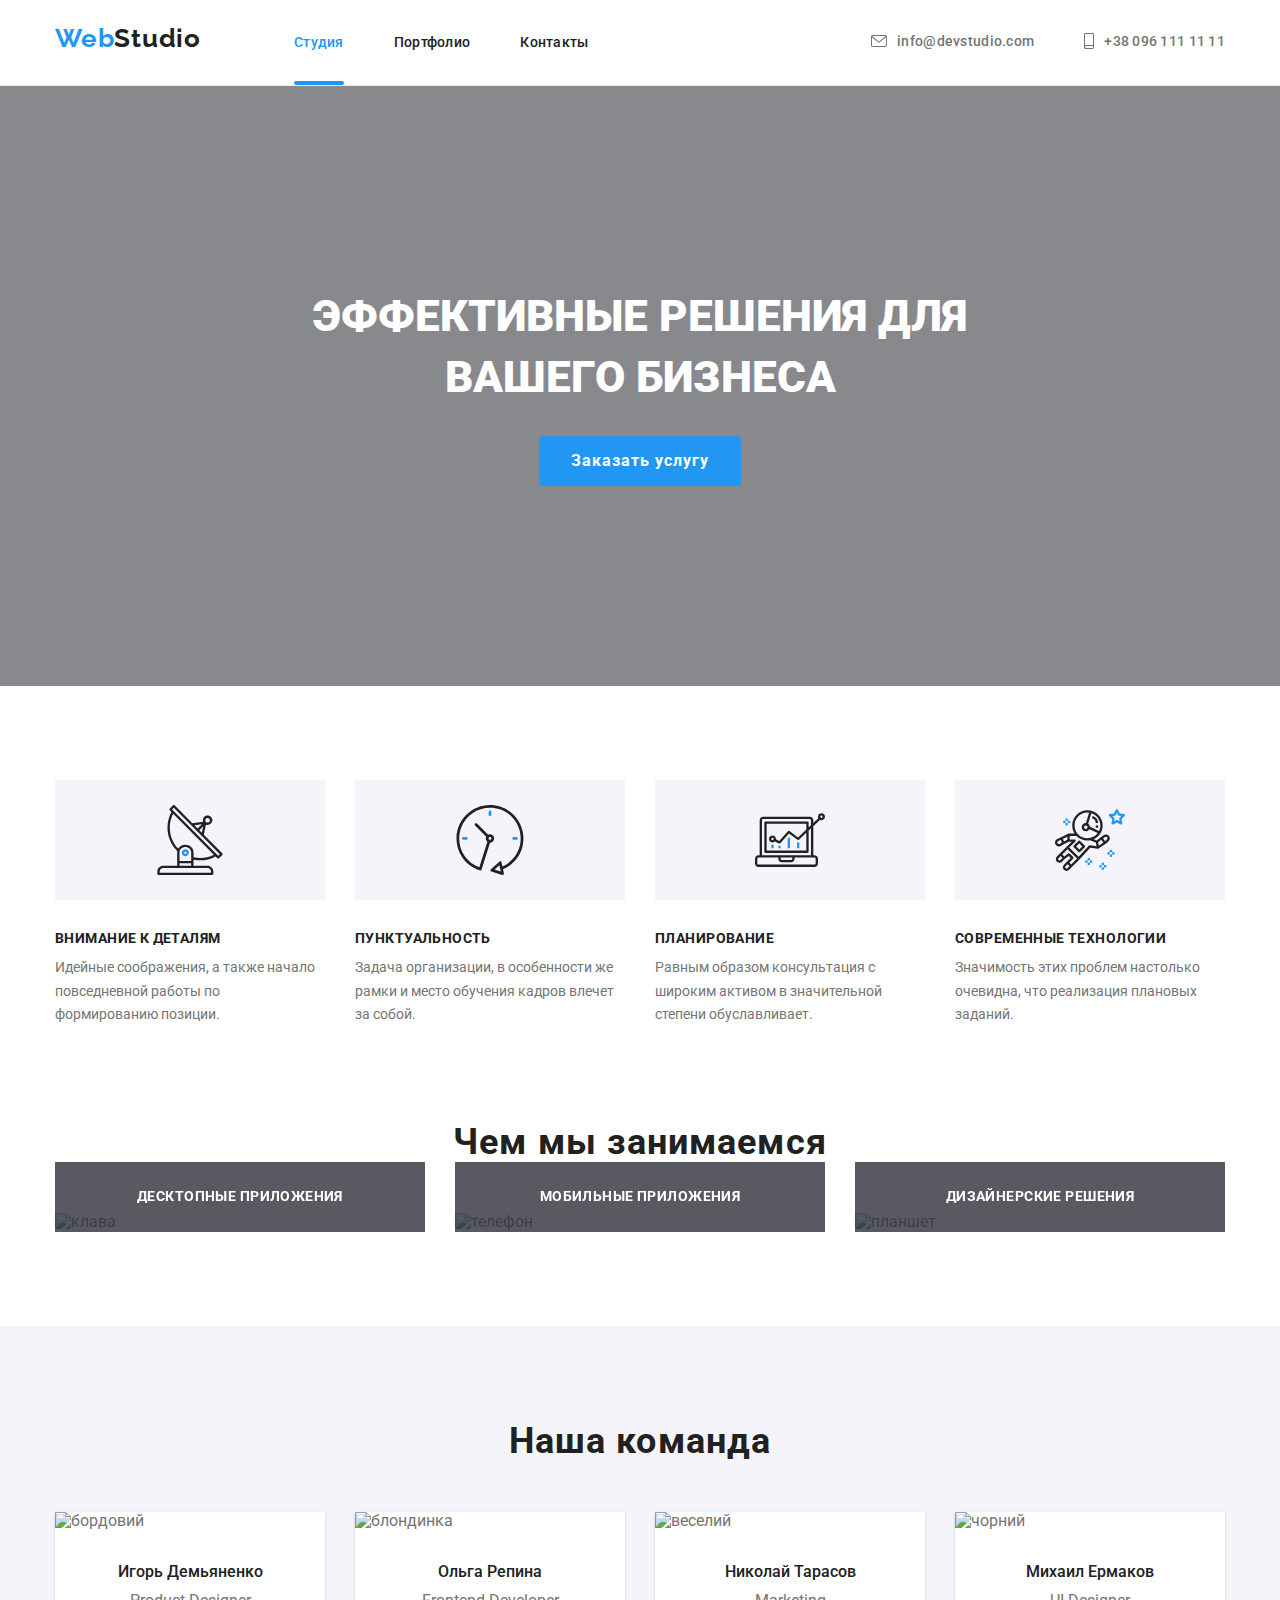
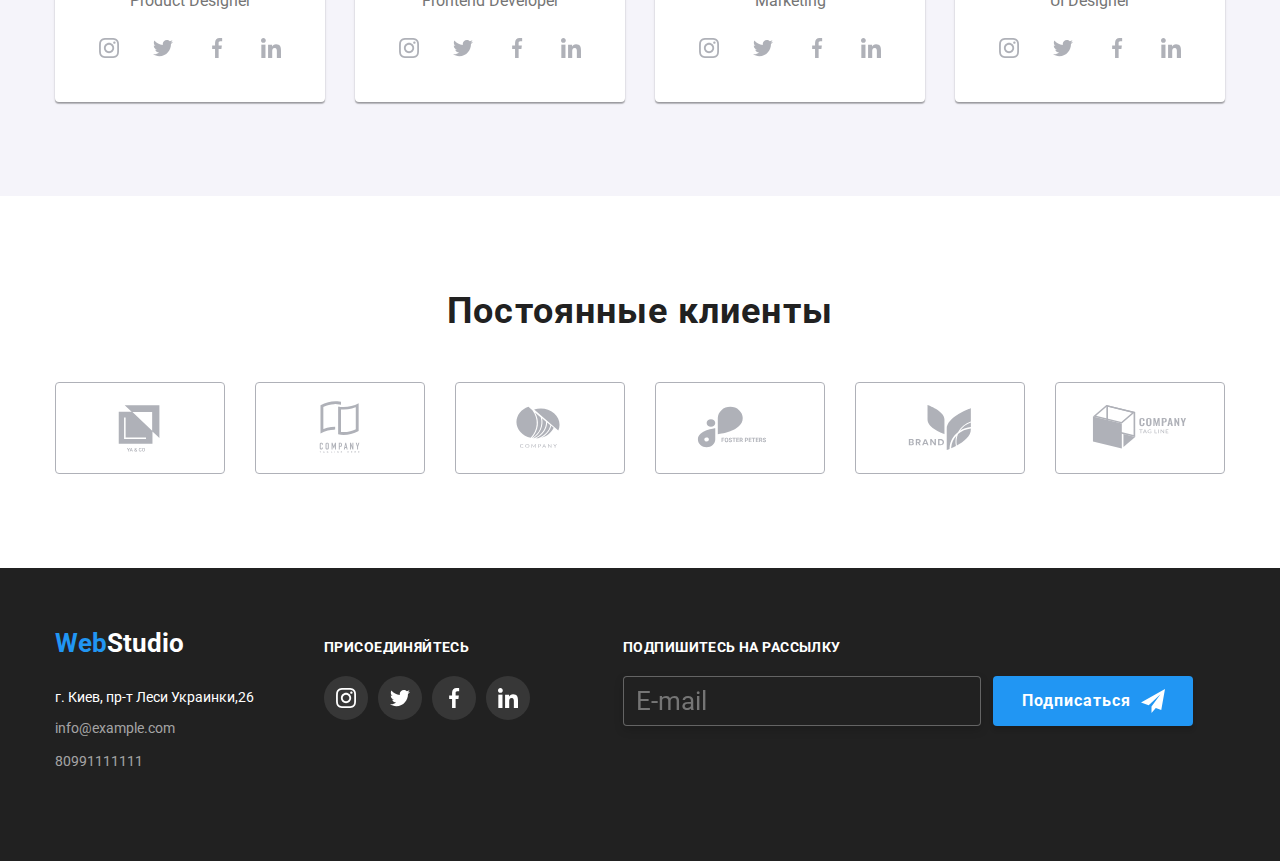
==== index.html @ 5929cffc "f" ====
<!DOCTYPE html>
<html lang="en">
  <head>
    <meta charset="UTF-8" />
    <meta http-equiv="X-UA-Compatible" content="IE=edge" />
    <meta name="viewport" content="width=, initial-scale=1.0" />
    <title>Document</title>
    <link rel="preconnect" href="https://fonts.googleapis.com" />
    <link rel="preconnect" href="https://fonts.gstatic.com" crossorigin />
    <link
      href="https://fonts.googleapis.com/css2?family=Raleway:wght@700&family=Roboto:wght@400;500;700;900&display=swap"
      rel="stylesheet"
    />
    <link
      rel="stylesheet"
      href="https://cdnjs.cloudflare.com/ajax/libs/modern-normalize/1.1.0/modern-normalize.min.css"
    />
    <link rel="stylesheet" href="./css/styles.css" />
  </head>
  <body>
    <!-- логотип -->

    <header class="header-page">
      <div class="conteiner">
        <nav class="nav-head">
          <a href="./index.html" class="logo"
            >Web<span class="logo-logo">Studio</span></a
          >

          <!-- ссылки -->

          <ul class="site-nav">
            <li><a href="./index.html" class="link current">Студия</a></li>
            <li><a href="./portfolio.html" class="link">Портфолио</a></li>
            <li><a href="" class="link">Контакты</a></li>
          </ul>
        </nav>

        <!-- контакты -->

        <ul class="auth-nav">
          <li>
            <a href="mailto:info@devstudio.com" class="link">
              <svg class="auth-email" width="16" height="12">
                <use href="./img/sprite-svg.svg#icon-envelope"></use>
              </svg>
              info@devstudio.com</a
            >
          </li>
          <li>
            <a href="tel:+380961111111" class="link phone">
              <svg class="auth-phone" width="10" height="16">
                <use href="./img/sprite-svg.svg#icon-smartphone"></use>
              </svg>
              +38 096 111 11 11</a
            >
          </li>
        </ul>
      </div>
    </header>

    <!-- заказ услуги кнопка -->

    <main class="main">
      <section class="section-main">
        <h1 class="white">Эффективные решения для вашего бизнеса</h1>
        <button class="button" type="button" data-modal-open>
          Заказать услугу
        </button>

        <div class="backdrop is-hidden" data-modal>
          <div class="modal">
            <button class="modal-button" type="button" data-modal-close>
              <svg class="close-icon">
                <use href="./img/sprite-svg.svg#vector"></use>
              </svg>
              <!-- <img src="./img/close-black-18dp (2) 1.svg" alt="close" /> -->
            </button>

            <form class="form">
              <p class="model-title">Оставьте свои данные, мы вам перезвоним</p>
              <label for="name" class="form-label">
                <span class="form-name">Имя</span>
                <span class="form-w-img">
                  <input type="text" class="form-input" name="name" />
                  <svg class="form-img" width="18" height="18">
                    <use href="./img/sprite-svg.svg#icon-name"></use>
                  </svg>
                </span>
              </label>

              <label for="name" class="form-label">
                <span class="form-name">Телефон</span>
                <span class="form-w-img">
                  <input type="text" class="form-input" name="name" />
                  <svg class="form-img" width="18" height="18">
                    <use href="./img/sprite-svg.svg#icon-tel"></use>
                  </svg>
                </span>
              </label>

              <label for="name" class="form-label">
                <span class="form-name">Почта</span>
                <span class="form-w-img">
                  <input type="text" class="form-input" name="name" />
                  <svg class="form-img" width="18" height="18">
                    <use href="./img/sprite-svg.svg#icon-mail"></use>
                  </svg>
                </span>
              </label>
              <label class="form-label-coment">
                <span class="form-text">Комментарий</span>
                <textarea
                  name="coment"
                  rows="10"
                  class="form-input form-textarea"
                  placeholder="Введите текст"
                ></textarea>
              </label>

              <label class="check-form">
                <input type="checkbox" class="check-input" />
                <span class="checkbox-text"
                  >Соглашаюсь с рассылкой и принимаю<a
                    href="#"
                    class="form-link"
                    >Условия договора</a
                  ></span
                >
              </label>

              <button type="submit" class="form-button">Отправить</button>
            </form>
          </div>
        </div>
      </section>

      <!-- общая информация -->

      <section class="section-home">
        <div class="conteiner">
          <h2 class="skils">soft skils</h2>
          <ul class="title-text">
            <li>
              <div class="sect-icon">
                <svg class="icon-home" width="70" height="70">
                  <use href="./img/sprite-svg.svg#icon-antenna"></use>
                </svg>
              </div>
              <h3 class="title">Внимание к деталям</h3>
              <p class="text">
                Идейные соображения, а также начало повседневной работы по
                формированию позиции.
              </p>
            </li>
            <li>
              <div class="sect-icon">
                <svg class="icon-home" width="70" height="70">
                  <use href="./img/sprite-svg.svg#icon-clock"></use>
                </svg>
              </div>
              <h3 class="title">Пунктуальность</h3>
              <p class="text">
                Задача организации, в особенности же рамки и место обучения
                кадров влечет за собой.
              </p>
            </li>
            <li>
              <div class="sect-icon">
                <svg class="icon-home" width="70" height="70">
                  <use href="./img/sprite-svg.svg#icon-diagram"></use>
                </svg>
              </div>
              <h3 class="title">Планирование</h3>
              <p class="text">
                Равным образом консультация с широким активом в значительной
                степени обуславливает.
              </p>
            </li>
            <li>
              <div class="sect-icon">
                <svg class="icon-home" width="70" height="70">
                  <use href="./img/sprite-svg.svg#icon-astronaut"></use>
                </svg>
              </div>
              <h3 class="title">Современные технологии</h3>
              <p class="text">
                Значимость этих проблем настолько очевидна, что реализация
                плановых заданий.
              </p>
            </li>
          </ul>
        </div>
      </section>

      <!-- инфа с картинками -->

      <section class="section-info">
        <div class="conteiner">
          <h2 class="bold">Чем мы занимаемся</h2>
          <ul class="picture">
            <li>
              <img src="./img/box1.jpg" alt="клава" width="370" />
              <h3 class="pic-title">Десктопные приложения</h3>
            </li>
            <li>
              <img src="./img/box2.jpg" alt="телефон" width="370" />
              <h3 class="pic-title">Мобильные приложения</h3>
            </li>
            <li>
              <img src="./img/box3.jpg" alt="планшет" width="370" />
              <h3 class="pic-title">Дизайнерские решения</h3>
            </li>
          </ul>
        </div>
      </section>

      <!-- инфа о команде с картинками -->

      <section class="comand sect">
        <div class="comand conteiner">
          <h2 class="bold">Наша команда</h2>
          <ul class="comand block">
            <li class="border-radius">
              <img src="./img/Igor.jpg" alt="бордовий" width="270" />
              <div class="comand-prof">
                <h3 class="title-name">Игорь Демьяненко</h3>
                <p class="profess">Product Designer</p>
                <ul class="comand-under">
                  <li>
                    <a href="#" class="button-icon">
                      <svg class="button-instagram" width="20" height="20">
                        <use href="./img/sprite-svg.svg#icon-instagram"></use>
                      </svg>
                    </a>
                  </li>
                  <li>
                    <a href="#" class="button-icon">
                      <svg class="button-twitter" width="20" height="20">
                        <use href="./img/sprite-svg.svg#icon-twitter"></use>
                      </svg>
                    </a>
                  </li>
                  <li>
                    <a href="#" class="button-icon">
                      <svg class="button-facebook" width="20" height="20">
                        <use href="./img/sprite-svg.svg#icon-facebook"></use>
                      </svg>
                    </a>
                  </li>
                  <li>
                    <a href="#" class="button-icon">
                      <svg class="button-linkedin" width="20" height="20">
                        <use href="./img/sprite-svg.svg#icon-linkedin"></use>
                      </svg>
                    </a>
                  </li>
                </ul>
              </div>
            </li>

            <li class="border-radius">
              <img
                class="img-block"
                src="./img/Olga.jpg"
                alt="блондинка"
                width="270"
              />
              <div class="comand-prof">
                <h3 class="title-name">Ольга Репина</h3>
                <p class="profess">Frontend Developer</p>
                <ul class="comand-under">
                  <li>
                    <a href="#" class="button-icon">
                      <svg class="button-instagram" width="20" height="20">
                        <use href="./img/sprite-svg.svg#icon-instagram"></use>
                      </svg>
                    </a>
                  </li>
                  <li>
                    <a href="#" class="button-icon">
                      <svg class="button-twitter" width="20" height="20">
                        <use href="./img/sprite-svg.svg#icon-twitter"></use>
                      </svg>
                    </a>
                  </li>
                  <li>
                    <a href="#" class="button-icon">
                      <svg class="button-facebook" width="20" height="20">
                        <use href="./img/sprite-svg.svg#icon-facebook"></use>
                      </svg>
                    </a>
                  </li>
                  <li>
                    <a href="#" class="button-icon">
                      <svg class="button-linkedin" width="20" height="20">
                        <use href="./img/sprite-svg.svg#icon-linkedin"></use>
                      </svg>
                    </a>
                  </li>
                </ul>
              </div>
            </li>

            <li class="border-radius">
              <img
                class="img-block"
                src="./img/NIKOLAY.jpg"
                alt="веселий"
                width="270"
              />
              <div class="comand-prof">
                <h3 class="title-name">Николай Тарасов</h3>
                <p class="profess">Marketing</p>
                <ul class="comand-under">
                  <li>
                    <a href="#" class="button-icon">
                      <svg class="button-instagram" width="20" height="20">
                        <use href="./img/sprite-svg.svg#icon-instagram"></use>
                      </svg>
                    </a>
                  </li>
                  <li>
                    <a href="#" class="button-icon">
                      <svg class="button-twitter" width="20" height="20">
                        <use href="./img/sprite-svg.svg#icon-twitter"></use>
                      </svg>
                    </a>
                  </li>
                  <li>
                    <a href="#" class="button-icon">
                      <svg class="button-facebook" width="20" height="20">
                        <use href="./img/sprite-svg.svg#icon-facebook"></use>
                      </svg>
                    </a>
                  </li>
                  <li>
                    <a href="#" class="button-icon">
                      <svg class="button-linkedin" width="20" height="20">
                        <use href="./img/sprite-svg.svg#icon-linkedin"></use>
                      </svg>
                    </a>
                  </li>
                </ul>
              </div>
            </li>

            <li class="border-radius">
              <img
                class="img-block"
                src="./img/MISHA.jpg"
                alt="чорний"
                width="270"
              />
              <div class="comand-prof">
                <h3 class="title-name">Михаил Ермаков</h3>
                <p class="profess">UI Designer</p>
                <ul class="comand-under">
                  <li>
                    <a href="#" class="button-icon">
                      <svg class="button-instagram" width="20" height="20">
                        <use href="./img/sprite-svg.svg#icon-instagram"></use>
                      </svg>
                    </a>
                  </li>
                  <li>
                    <a href="#" class="button-icon">
                      <svg class="button-twitter" width="20" height="20">
                        <use href="./img/sprite-svg.svg#icon-twitter"></use>
                      </svg>
                    </a>
                  </li>
                  <li>
                    <a href="#" class="button-icon">
                      <svg class="button-facebook" width="20" height="20">
                        <use href="./img/sprite-svg.svg#icon-facebook"></use>
                      </svg>
                    </a>
                  </li>
                  <li>
                    <a href="#" class="button-icon">
                      <svg class="button-linkedin" width="20" height="20">
                        <use href="./img/sprite-svg.svg#icon-linkedin"></use>
                      </svg>
                    </a>
                  </li>
                </ul>
              </div>
            </li>
          </ul>
        </div>
      </section>

      <!-- client section -->
      <section class="clients">
        <div class="conteiner client">
          <h2 class="bold">Постоянные клиенты</h2>
          <ul class="button-clien">
            <li>
              <a
                href="#"
                target="_blank"
                rel="noopener noreferrer "
                class="button-user"
              >
                <svg class="button-group">
                  <use href="./img/sprite-svg.svg#icon-Logo"></use>
                </svg>
              </a>
            </li>
            <li>
              <a
                href="#"
                target="_blank"
                rel="noopener noreferrer "
                class="button-user"
              >
                <svg class="button-group">
                  <use href="./img/sprite-svg.svg#icon-Logo-1"></use>
                </svg>
              </a>
            </li>
            <li>
              <a
                href="#"
                target="_blank"
                rel="noopener noreferrer "
                class="button-user"
              >
                <svg class="button-group">
                  <use href="./img/sprite-svg.svg#icon-Logo-2"></use>
                </svg>
              </a>
            </li>
            <li>
              <a
                href="#"
                target="_blank"
                rel="noopener noreferrer "
                class="button-user"
              >
                <svg class="button-group">
                  <use href="./img/sprite-svg.svg#icon-Logo-3"></use>
                </svg>
              </a>
            </li>
            <li>
              <a
                href="#"
                target="_blank"
                rel="noopener noreferrer "
                class="button-user"
              >
                <svg class="button-group">
                  <use href="./img/sprite-svg.svg#icon-Logo-4"></use>
                </svg>
              </a>
            </li>
            <li>
              <a href="#" class="button-user">
                <svg class="button-group">
                  <use href="./img/sprite-svg.svg#icon-Logo-5"></use>
                </svg>
              </a>
            </li>
          </ul>
        </div>
      </section>
    </main>

    <!-- подвал -->

    <footer class="footer-block">
      <div class="conteiner">
        <div class="foot-adress">
          <a href="./index.html" class="logo-foot"
            >Web<span class="logo-log">Studio</span></a
          >
          <address>
            <ul class="address">
              <li class="address-link-wh">
                <a
                  href="г.Киев,пр-тЛесиУкраинки,26"
                  class="address-link address-link-wh"
                  >г. Киев, пр-т Леси Украинки,26</a
                >
              </li>
              <li>
                <a href="info@example.com" class="address-link"
                  >info@example.com</a
                >
              </li>
              <li>
                <a href="80991111111" class="address-link">80991111111</a>
              </li>
            </ul>
          </address>
        </div>

        <div class="foot-button">
          <h3 class="foot-title">Присоединяйтесь</h3>
          <ul class="under">
            <li>
              <a href="#" class="button-icon">
                <svg class="button-instagram" width="20" height="20">
                  <use href="./img/sprite-svg.svg#icon-instagram"></use>
                </svg>
              </a>
            </li>
            <li>
              <a href="#" class="button-icon">
                <svg class="button-twitter" width="20" height="20">
                  <use href="./img/sprite-svg.svg#icon-twitter"></use>
                </svg>
              </a>
            </li>
            <li>
              <a href="#" class="button-icon">
                <svg class="button-facebook" width="20" height="20">
                  <use href="./img/sprite-svg.svg#icon-facebook"></use>
                </svg>
              </a>
            </li>
            <li>
              <a href="#" class="button-icon">
                <svg class="button-linkedin" width="20" height="20">
                  <use href="./img/sprite-svg.svg#icon-linkedin"></use>
                </svg>
              </a>
            </li>
          </ul>
        </div>
        <form class="footer-form">
          <h3>Подпишитесь на рассылку</h3>
          <span class="footer-wrap">
            <label for="">
              <input type="text" placeholder="E-mail" class="footer-input" />
            </label>
            <div class="footer-submit-icon">
              <button type="submit" class="footer-sub">Подписаться</button>
              <svg class="footer-icon" width="24" height="24">
                <use href="./img/sprite-svg.svg#icon-button"></use>
              </svg>
            </div>
          </span>
        </form>
      </div>
    </footer>
    <script src="./js/modal.js"></script>
  </body>
</html>
---- css/styles.css ----
:root {
  --primery-color: #757575;
  --secondary-color: #212121;
  --accent-color: #2196f3;
  --white-color: #ffffff;
  --animation:250ms cubic-bezier(0.4, 0, 0.2, 1);;
}




body {
  background-color: #ffffff;
  color: var(--primery-color);
  font-family: Roboto, sans-serif;
}

ul {
  list-style: none;
}
.conteiner{
    width: 1200px;
    padding-left: 15px;
    padding-right: 15px;
    margin: 0 auto;

  }
  img{
    display: block;
  }

    /* header */
.logo-logo {
  color: var(--secondary-color);
  transition: var(--animation);
}
.logo-logo:hover,
.logo-logo:focus {
  color: var(--accent-color);
}

.logo {
  margin-right: 93px;
  color: var(--accent-color);
  font-family: raleway, sans-serif;
  text-decoration: none;
  font-style: normal;
  letter-spacing: 0.03em;
  font-weight: 700;
  font-size: 26px;
  line-height: 1.2;
  /* padding: 32px 0; */
  display: block;
 
}

.header-page{
  border-bottom: 1px solid #ECECEC;
}

  .header-page .conteiner{
  display: flex;
  justify-content: space-between;
  align-items: baseline;
 
}

.nav-head{
    display: flex;
    justify-content: space-evenly;
    align-items: baseline;
}

/* site-nav list */

.site-nav .link {
  color: var(--secondary-color);
  text-decoration: none;
  font-style: normal;
  font-weight: 500;
  font-size: 14px;
  line-height: 1.2;
  letter-spacing: 0.02em;
  padding: 34px 0;
  display: block;
  position: relative;
  transition: var(--animation);
 

}

.site-nav {
  display: flex;
  margin: 0;
  padding: 0;
 
}
.site-nav li+li {
  margin-left: 50px;
}

.site-nav :hover,
.site-nav :focus {
  color: var(--accent-color);
  
}
 .site-nav .link.current {
    color: var(--accent-color);
    text-decoration: none;
    padding: 34px 0;
    display: block;
    position: relative;
     }

    .site-nav .link.current:after{
          content: "";
          position: absolute;
          border-radius: 2px;
          width: 100%;
          height: 4px;
          background: var(--accent-color);
          bottom: 0;
          left: 0;
         }
   /* auth-nav */

.auth-nav .link {
  color: var(--primery-color);
  text-decoration: none;
  font-style: normal;
  font-weight: 500;
  font-size: 14px;
  line-height: 1.2;
  letter-spacing: 0.02em;
  padding: 32px 0;
  position: relative;
  transition: var(--animation);
}


.auth-nav{
  display: flex;
  margin: 0;
  padding: 0;
  align-items: center;
 
}
.link{
  display: flex;
  align-items: center;
  
  
}
.link.phone{
  display: flex;
  align-items: center;
}
.link:hover,
.link:focus{
  color: var(--accent-color);
}
.auth-email{
  margin-right: 10px;
  fill: currentColor;
}
.auth-email:hover,
.auth-email:focus {
  fill:currentColor;
}
.auth-phone{
  margin-right: 10px;
  fill: currentColor;
}

.auth-nav li:last-child {
  margin-left: 50px;
}
.auth-nav li {
  margin-left: 0;
}

/* section-main */
.section-main{

 background-image: linear-gradient(rgba(47, 48, 58, 0.4),rgba(47, 48, 58, 0.4)),
url(../img/fon.jpg);
background-repeat: no-repeat;

} 

.section-main { 
  max-width: 1600px;
  max-height: 600px;
  background-color:#C4C4C4;
  margin-left: auto;
  margin-right: auto;
  padding-top: 200px;
  padding-bottom: 200px;
  text-align: center;
  margin-bottom: 0; 
}
 


.white {
  color: var(--white-color);
  font-style: normal;
  font-weight: 900;
  font-size: 44px;
  line-height: 1.4;
  text-transform: uppercase;
 
}
.white{
    margin: 0;
    margin-left: auto;
    margin-right: auto;
    width: 696px;
    height: 120px;
    margin-bottom: 30px;
}

.button {
    min-width: 200px;
    border: none;
    display: inline-block;
    border-radius: 4px;
    padding: 10px 32px;
    text-align: center;
    font-weight: 700;
    font-style: normal;
    font-size: 16px;
    line-height: 1.9;
    letter-spacing: 0.06em;
    background-color: var(--accent-color);
    color: var(--white-color);
    position: relative;
    transition: var(--animation);
  
  
  
}
.button:hover,
.button:focus{
  background-color: #188CE8;
}
.backdrop {
  position: fixed;
  top: 0;
  left: 0;
  width: 100%;
  height: 100%;
  background: rgba(0, 0, 0, 0.2);
  opacity: 1;
 
}

.backdrop.is-hidden {
  opacity: 0;
   pointer-events: none;
}

.modal {

  position: absolute;
  top: 50%;
  left: 50%;
  transform: translate(-50%, -50%);
  min-width: 528px;
  min-height: 581px;
  background: #FFFFFF;
  box-shadow: 0px 1px 3px rgba(0, 0, 0, 0.12), 0px 1px 1px rgba(0, 0, 0, 0.14), 0px 2px 1px rgba(0, 0, 0, 0.2);
  border-radius: 4px;

}
.modal-button{
  position: absolute;
  width: 30px;
  height: 30px;
 top: 8px;
right: 8px;
  border: 1px solid rgba(0, 0, 0, 0.1);
  background-color: transparent;
   border-radius: 50%;

}

.close-icon{
  
  width: 11px;
  height: 11px;

}

      /* form */
            .model-title {
              margin: 0;
              padding: 0;
              font-weight: 700;
              margin-bottom: 12px;
              font-size: 20px;
              line-height: 1.15;
              text-align: center;
              letter-spacing: 0.03em;
              color: var(--secondary-color);
            }

      .form{
        display: flex;
        flex-direction: column;
        padding: 40px;
      }
     
         .form-label {
         display: block;
          text-align: left;
        
          
          }
          .form-input{
            padding-left: 42px;
            height: 40px;
            width: 100%;
            border: 1px solid rgba(33, 33, 33, 0.2);
            border-radius: 4px;
            outline: none;
            transition: border-color var(--animation);
            
          }
       .form-input:focus{
            border-color: var(--accent-color);
          }
      .form-input:focus +.form-img{
        fill: var(--accent-color);
      }
            
          
          .form-w-img{
            position: relative;
          }
          .form-img{
            position: absolute;
            top: 50%;
            left: 12px;
            transform: translateY(-50%);
            transition: backround-color var(--animation);
            }

          
          
          .form-label:not(:last-child) {
          margin-bottom: 10px;
          }    
          .form-name {
         display: block;
         margin-bottom: 4px;
         text-align: left;
          
         font-size: 12px;
         line-height: 1.16;
         letter-spacing: 0.01em;

          }
          .form-input.form-textarea{
            width: 100%;
            height: 120px;
            resize: none;
            margin-bottom: 20px;
            padding: 10px 16px;
            outline: none;
            border: 1px solid rgba(33, 33, 33, 0.2);
            border-radius: 4px;
            transition: border-color var(--animation);

          }
          .form-textarea::placeholder {
           color: rgba(117, 117, 117, 0.5);
          }
          .form-textarea:focus {
            border-color: var(--accent-color);
          }
          .form-text{
            display: block;
            margin-bottom: 5px;
            text-align: left;
            font-weight: 400;
            font-size: 12px;
           }   

         
      
        .form-link {
        color: var(--accent-color);
        }
        .check-form{
          margin-bottom: 30px;
        }
.form-button {
  font-weight: 700;
  border: none;
  min-width: 200px;
  margin: 0 auto;
   display: inline-block;
  border-radius: 4px;
  padding: 10px 55px;
  text-align: center;
  font-size: 16px;
  line-height: 1.9;
  letter-spacing: 0.06em;
  background-color: var(--accent-color);
  color: var(--white-color);
  transition: var(--animation)
}
.form-button:hover,
.form-button:focus {
  background: #188ce8;
  box-shadow: 0px 4px 4px rgba(0, 0, 0, 0.15);
}

/* section-home */
.sect-icon{
  display: flex;
  justify-content: center;
  align-items: center;
  margin-bottom: 30px;
   height: 120px;
  background-size: contain;
  background-repeat: no-repeat;
  background-position: center;
  background-color: #F5F4FA;
  
  }



.skils{
  font-size: 0;
}
.section-home{
  padding-top: 94px;
  /* padding-bottom: 94px; */
  justify-content: space-between;


  
}
.title-text{
  display: flex;
  justify-content: space-between;
  margin: 0;
  padding: 0;
}

.title-text li{
  width: 270px;
}
.title-text li+li{
margin-left: 30px;
}


.title {
  margin-bottom: 10px;
  color: var(--secondary-color);
  font-style: normal;
  font-weight: 700;
  font-size: 14px;
  line-height: 16px;
  letter-spacing: 0.03em;
  text-transform: uppercase;
  margin-top: 0;
  
  
}
.title-name {
  color: var(--secondary-color);
  text-align: center;
  font-style: normal;
  font-weight: 500;
  font-size: 16px;
  line-height: 19px;
}

.text {
  color: var(--primery-color);
  margin-bottom: 0;
  font-style: normal;
  font-weight: 400;
  font-size: 14px;
  line-height: 1.7;
  margin-top: 0;
  
 

}
.profess {
    color: var(--primery-color);
    text-align: center;
    font-style: normal;
    font-weight: 400;
    font-size: 16px;
    line-height: 1.2;
    margin-bottom: 16px;
    margin-top: 0;
}
/* section-info */
.section-info{
  margin: 0;
  padding-top: 94px;
  padding-bottom: 94px;
 
 
  }
    .picture{
display: flex;
justify-content: space-between;
margin: 0;
padding: 0;
position: relative;
    }
   
    .pic-title{
      bottom: 0;
      padding: 27px 0px;
      margin: 0;
      width: 370px;
     position: absolute;
     font-size: 14px;
     line-height: 1.14;
     text-align: center;
     letter-spacing: 0.03em;
     text-transform: uppercase;
     color: var(--white-color);
     background: rgba(47, 48, 58, 0.8);
    }

.bold {
  margin-top: 0;
  margin-bottom: 50px;
  font-style: normal;
  font-weight: 700;
  font-size: 36px;
  line-height: 42px;
  text-align: center;
  letter-spacing: 0.03em;
  color: var(--secondary-color);
  
 
 
}
/* comand */
.comand-under{
  display: flex;
  margin: 0;
  padding: 0 32px;
  justify-content: space-between;
  list-style: none;
}
.comand-under :not(:last-child){
  margin-right: 10px;
}



.comand-under li{
    padding: 0;
    box-shadow: none;
    width: 44px;
    height: 44px;
}
.button-icon{
     fill: var(--white-color);
      display: flex;
      padding: 0;
      width: 44px;
      height: 44px;
      border-radius: 50%;
      border: none;
     justify-content: center;
      align-items: center;
      position: relative;
      transition: var(--animation);
}
      .comand-under .button-icon{
        fill: #AFB1B8;
      }
           .comand-under .button-icon:hover,
           .comand-under .button-icon:focus {
              background-color: var(--accent-color);
            }
      
                .button-icon:hover,
                .button-icon:focus {
                  background-color: var(--logo-focus-color);
                }
        
                .button-icon:hover .button-instagram,
                .button-icon:hover .button-twitter,
                .button-icon:hover .button-facebook,
                .button-icon:hover .button-linkedin {
                  fill: var(--white-color);
                  
                }
        
                .button-icon:focus .button-instagram,
                .button-icon:focus .button-twitter,
                .button-icon:focus .button-facebook,
                .button-icon:focus .button-linkedin {
        
                  fill: var(--white-color);
                 
                }
 .sect{
  padding-top: 94px;
  padding-bottom: 94px;
  background-color: #F5F4FA;;
} 
.comand .block{
  display: flex;
  justify-content: space-between;
  margin: 0;
  padding: 0;
 
  }
  .comand-prof {
 padding: 32px 0;
  }
  .border-radius{
    background: #FFFFFF;
    box-shadow: 0px 1px 3px rgba(0, 0, 0, 0.12), 0px 1px 1px rgba(0, 0, 0, 0.14), 0px 2px 1px rgba(0, 0, 0, 0.2);
    border-radius: 0px 0px 4px 4px;
  }
  
.title-name{
  padding: 0;
  margin-bottom: 10px;
  margin-top: 0;
}

/* client section */

.clients {
  padding: 94px 0;
}

.clients-title {
  margin-top: 0;
  margin-bottom: 50px;
  padding: 0;
  font-size: 36px;
  line-height: 1.16;
  text-align: center;
  letter-spacing: 0.03em;
  color: var(--primary-text-color);
}

.button-clien {
  display: flex;
  margin: 0;
  padding: 0;
  justify-content: space-between;
}

.button-clien li {
  margin: 0;
  padding: 0;
  width: 170px;
  height: 92px;
}

.button-user {
  display: flex;
  justify-content: center;
  align-items: center;
  margin: 0;
  padding: 0;
  width: 170px;
  height: 92px;
  background-color: transparent;
  border: 1px solid currentColor;
  border-radius: 4px;
  color: #AFB1B8;
  position: relative;
  transition: var(--animation);

}

.button-group {
  fill: currentColor;
  width: 106px;
  height: 60px;

}

.button-user:hover,
.button-user:focus {
  border-color: var(--accent-color);
  color: var(--accent-color);
}

/* footer */
.under{
  display: flex;
  margin-left: 70px;
  padding-left: 0;
  margin-top: 20px;
}
.under .button-icon{
      padding: 0;
      background: rgba(255, 255, 255, 0.1);
      display: flex;
      padding: 0;
      width: 44px;
      height: 44px;
      border-radius: 50%;
      border: none;
      justify-content: center;
      align-items: center;
}
.under li :hover,
.under li :focus{
  background-color: var(--accent-color);
}


.footer-block .conteiner{
  display: flex;
  align-items: baseline;
}
.foot-title{
  font-weight: 700;
    font-size: 14px;
    line-height: 1.14;
    letter-spacing: 0.03em;
    text-transform: uppercase;
    margin-left: 70px;
   margin-bottom: 0;
   margin-top: 0;
}
.under li+li{
    margin-left: 10px;
    border: none;
}


.footer-block {
background-color: var(--secondary-color);
padding-top: 60px;
padding-bottom: 60px;


  
}
.footer-block {
  color: var(--white-color);
  font-style: normal;
  font-weight: 700;
  font-size: 26px;
  line-height: 1.2;
  
}


.logo-foot {
  color: var(--accent-color);
  margin-right: 0;
  text-decoration: none;
}
.logo-log{
  color: var(--white-color); 
}

.address{
  padding-left: 0;
}
    .address :not(:first-child) :hover,
    .address :not(:first-child) :focus{
    color: var(--accent-color);
  }

.address-link {
  color: rgba(255, 255, 255, 0.6);
  font-style: normal;
  font-weight: 400;
  font-size: 14px;
  line-height: 2;
  text-decoration: none;
}
.address-link-wh{
    color: var(--white-color);
    font-weight: 400;
    font-size: 14px;
    line-height: 24px;
}
                  /* form */
.footer-form{
  margin-left: 93px;
  

}
.footer-form h3{
  margin-top: 72px;
  text-align: left;
    padding: 0;
    margin-top: 0;
    margin-bottom: 20px;
  font-weight: 700;
  font-size: 14px;
    line-height: 1.14;
    letter-spacing: 0.03em;
    text-transform: uppercase;
  
}

.footer-wrap{
  display: flex;
}
/* .footer-wrap :hover,
.footer-wrap :focus{
  background-color: var(--accent-color); */


.footer-input{
    padding: 15px 12px;
    width: 358px;
     height: 50px;
  color: rgba(255, 255, 255, 0.6);
  background-color: var(--secondary-color);
border: 1px solid rgba(255, 255, 255, 0.3);
  filter: drop-shadow(0px 4px 4px rgba(0, 0, 0, 0.15));
  border-radius: 4px;
}

 .footer-submit-icon{
  background-color:var(--accent-color);
  border: none;
  min-width: 200px;
  height: 50px;
  padding: 10px 29px;
  font-style: normal;
  font-weight: 700;
  margin-left: 12px;
  position: relative;
  box-shadow: 0px 4px 4px rgba(0, 0, 0, 0.15);
  border-radius: 4px;
  transition: var(--animation);
 
}
.footer-icon{
  position: absolute;
  top: 13px;
  right: 28px;
  
}
.footer-sub{
  background-color: var(--accent-color);
  color: var(--white-color);
  width: 109px;
  font-weight: 700;
  font-size: 16px;
  line-height: 30px;
  font-size: 1.88;
  border: none;
  display: flex;
  align-items: center;
  text-align: center;
  letter-spacing: 0.06em;
  padding: 0;
  margin: 0;
  margin-right: 10px;
  
}
.footer-submit-icon:hover,
.footer-submit-icon:focus{
background-color: #188CE8;
}


         /* portfolio */ 



.button-list {
  font-family: Roboto, sans-serif;
  font-style: normal;
  font-weight: 500;
  font-size: 16px;
  line-height: 1.6;
    cursor: pointer;
}
.button-second{
  padding: 6px 22px;
  border: none;
  border-radius: 4px;
  transition: var(--animation);
  
}


.button-second:hover,
.button-second:focus {
  color: var(--white-color);
  background-color: var(--accent-color);
}
.button-second.current{
  color: var(--white-color);
  background-color: var(--accent-color);
  padding: 6px 22px;
  border-radius: 4px;
}
.links {
  color: var(--primery-color);
  font-style: normal;
  font-weight: 500;
  font-size: 14px;
  line-height: 16px;
  letter-spacing: 1.6;
}

.content {
  font-size: 0;
}
.title-name{
  color: var(--secondary-color);
  font-style: normal;
  font-weight: 500;
  font-size: 16px;
  line-height: 19px;
}

.mega-content{

  padding-bottom: 94px;
  padding-top: 94px;
}
.button-list {
  display: flex;
  justify-content: center;
  margin-top: 0;
  margin-bottom: 50px;
  padding-left: 0;
}
.button-list li+li{
  margin-left: 8px;
}

.img-portfolio{
      display: flex;
      flex-wrap: wrap;
      margin-top: 0;
      margin-bottom: 0;
      padding-left: 0;
}
.img-portfolio li{
  margin-right: 30px;
  margin-bottom: 30px;
}

.img-portfolio li:hover,
.img-portfolio li:focus{
box-shadow: 0px 1px 1px rgba(0, 0, 0, 0.12), 0px 4px 4px rgba(0, 0, 0, 0.06), 1px 4px 6px rgba(0, 0, 0, 0.16);
}


.img-portfolio :nth-child(3n){
  margin-right: 0;
}
.img-portfolio :nth-last-child(-n+3){ 
  margin-bottom: 0;
}

.port-list a{
text-decoration: none;
}

.contein-txt{
  padding: 20px 24px;
  background: #FFFFFF;
  border: 1px solid #EEEEEE;
  /* border-top: none; */
}
.boldtext {
  /* padding-top: 20px; */
  color: var(--secondary-color);
  font-style: normal;
  font-weight: 700;
  font-size: 18px;
  line-height: 2;
  margin: 0;

}
img{
  border: none;
}
.txt-title {
  margin:0 ;
  margin-top: 4px;
  color: var(--primery-color);
  font-style: normal;
  font-weight: 400;
  font-size: 16px;
  line-height: 1.9;
}

.portfolio-block {
  position: relative;
   overflow: hidden;
}

.text-block {
  display: inline-block;
  position: absolute;
   width: 100%;
  height: 100%;
  bottom: -1px; 
   left: 0; 
  margin: 0;
  padding: 63px 24px;
  font-size: 18px;
  line-height: 1.55;
  letter-spacing: 0.03em;
  color: var(--white-color);
  transition: transform 250ms cubic-bezier(0.4, 0, 0.2, 1);
transform: translateY(100%);
  background: rgba(33, 150, 243, 0.9);
}

.port-list:hover .text-block,
.port-list:focus .text-block{
transform: translateY(0);
bottom: 0;
}
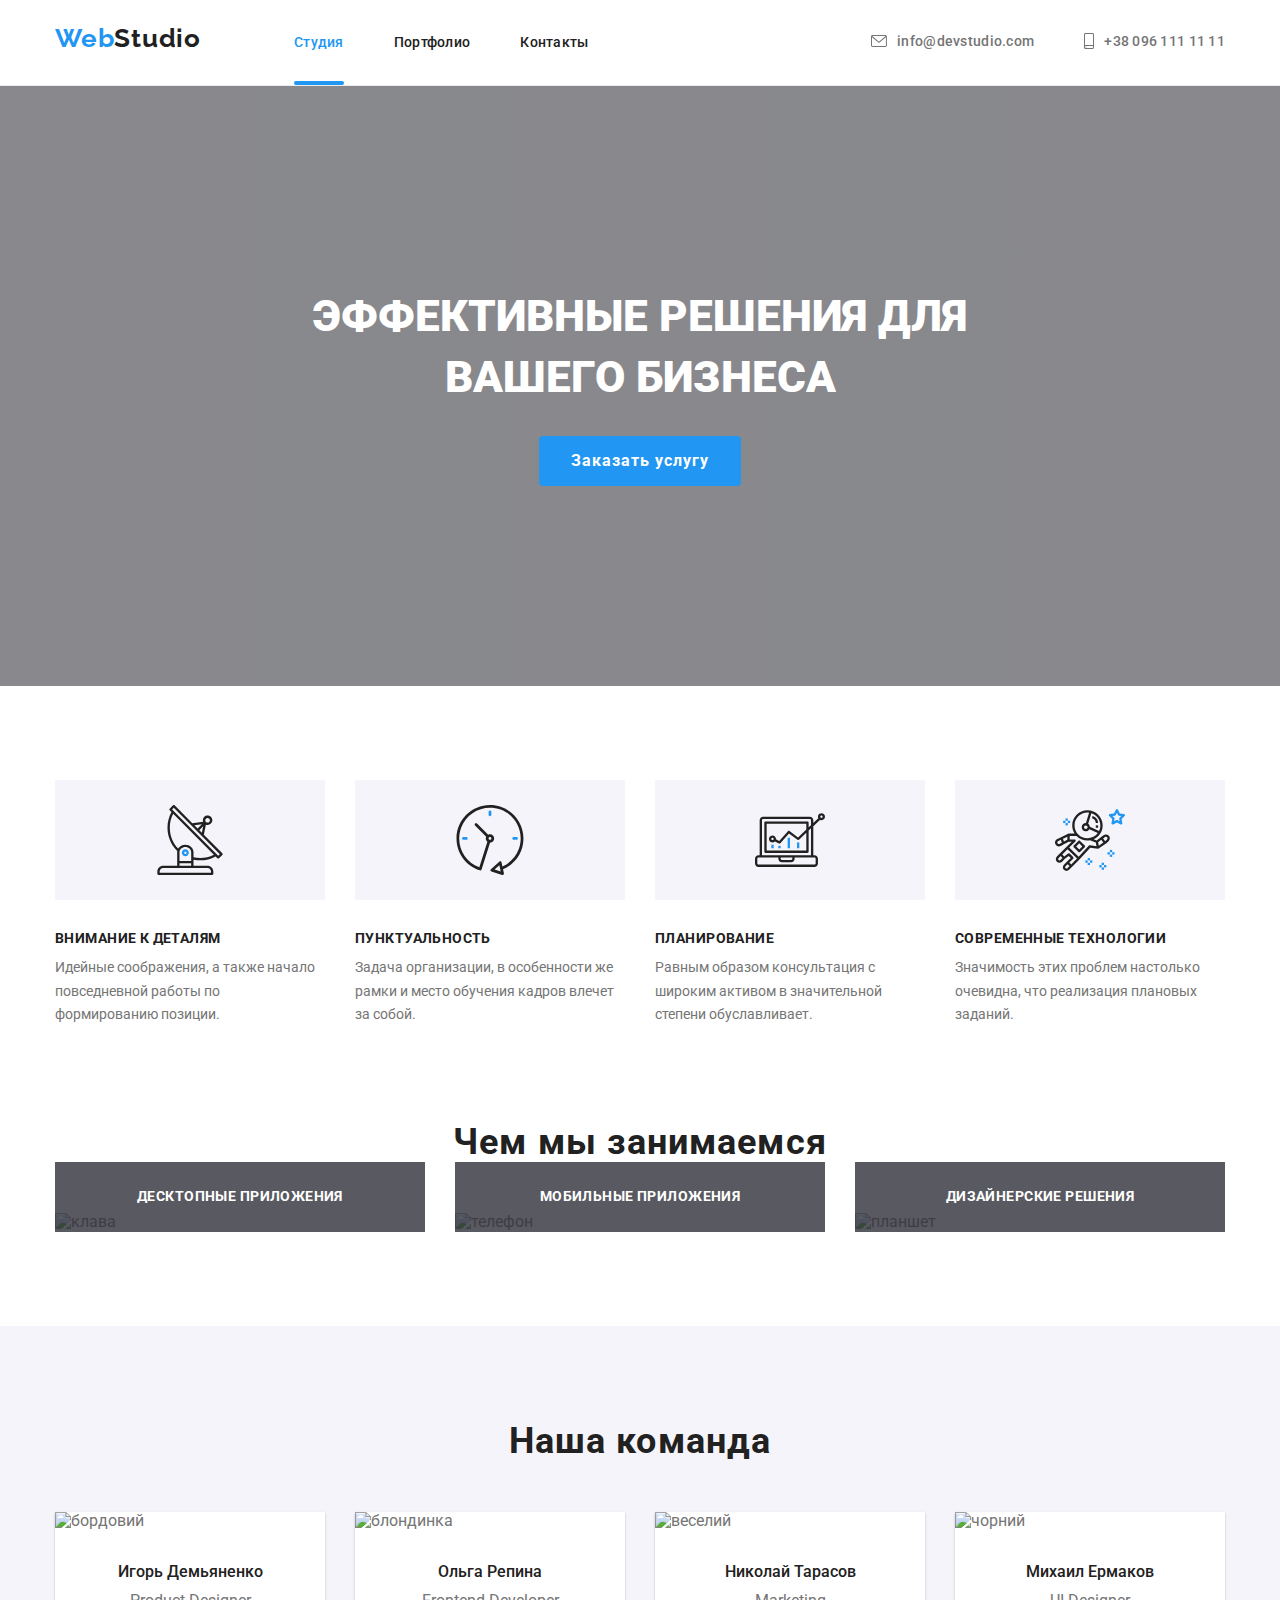
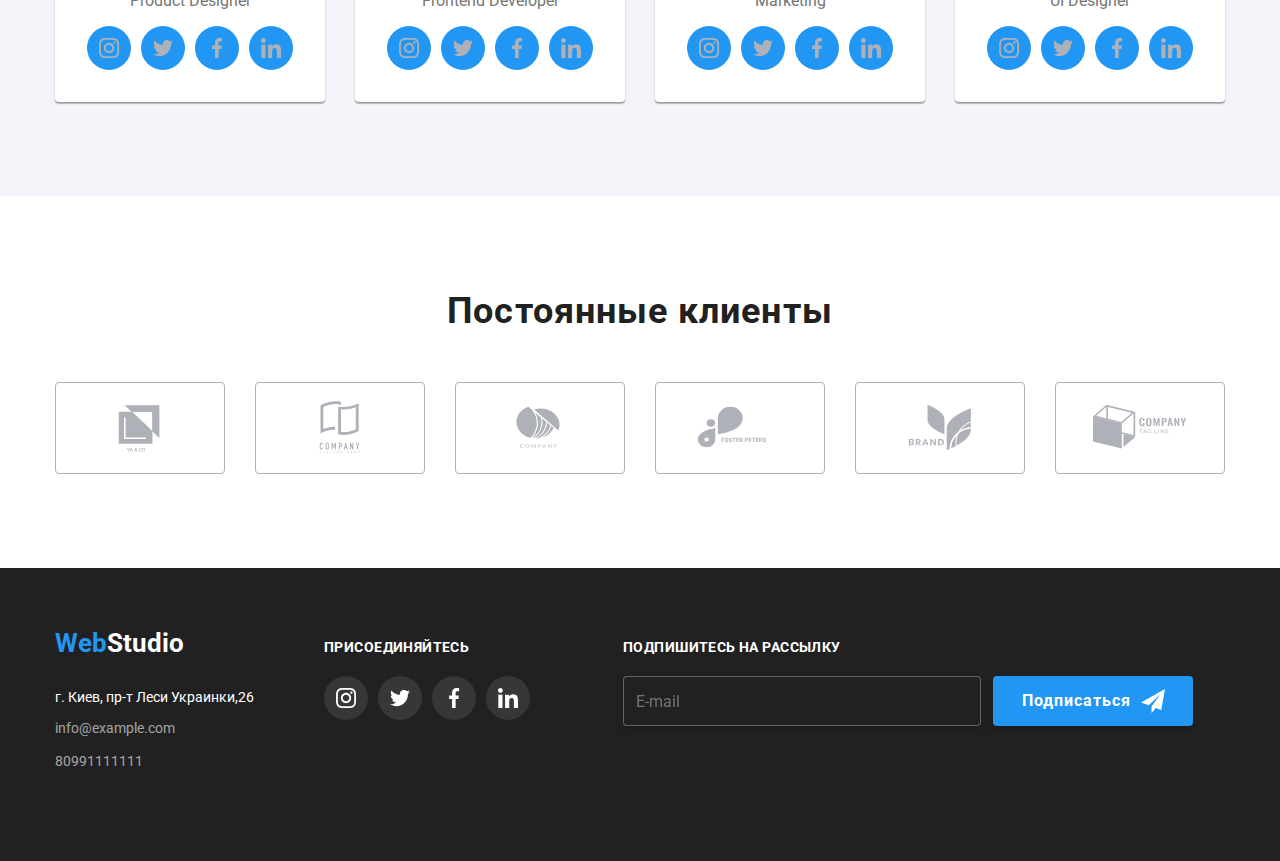
==== commit 451964e3: "r7" ====
--- a/index.html
+++ b/index.html
@@ -15,7 +15,8 @@
       rel="stylesheet"
       href="https://cdnjs.cloudflare.com/ajax/libs/modern-normalize/1.1.0/modern-normalize.min.css"
     />
-    <link rel="stylesheet" href="./css/styles.css" />
+    <link rel="stylesheet" href="./css/main.min.css" />
+    <!-- <link rel="stylesheet" href="./css/styles.css" /> -->
   </head>
   <body>
     <!-- логотип -->
@@ -79,30 +80,30 @@
 
             <form class="form">
               <p class="model-title">Оставьте свои данные, мы вам перезвоним</p>
-              <label for="name" class="form-label">
+              <label class="form-label">
                 <span class="form-name">Имя</span>
                 <span class="form-w-img">
-                  <input type="text" class="form-input" name="name" />
+                  <input type="text" class="form-input" name="user-name" />
                   <svg class="form-img" width="18" height="18">
                     <use href="./img/sprite-svg.svg#icon-name"></use>
                   </svg>
                 </span>
               </label>
 
-              <label for="name" class="form-label">
+              <label class="form-label">
                 <span class="form-name">Телефон</span>
                 <span class="form-w-img">
-                  <input type="text" class="form-input" name="name" />
+                  <input type="text" class="form-input" name="user-tel" />
                   <svg class="form-img" width="18" height="18">
                     <use href="./img/sprite-svg.svg#icon-tel"></use>
                   </svg>
                 </span>
               </label>
 
-              <label for="name" class="form-label">
+              <label class="form-label">
                 <span class="form-name">Почта</span>
                 <span class="form-w-img">
-                  <input type="text" class="form-input" name="name" />
+                  <input type="text" class="form-input" name="user-mail" />
                   <svg class="form-img" width="18" height="18">
                     <use href="./img/sprite-svg.svg#icon-mail"></use>
                   </svg>
@@ -120,8 +121,9 @@
 
               <label class="check-form">
                 <input type="checkbox" class="check-input" />
+                <span class="check-box"></span>
                 <span class="checkbox-text"
-                  >Соглашаюсь с рассылкой и принимаю<a
+                  >Соглашаюсь с рассылкой и принимаю&nbsp;<a
                     href="#"
                     class="form-link"
                     >Условия договора</a
@@ -532,9 +534,14 @@
         </div>
         <form class="footer-form">
           <h3>Подпишитесь на рассылку</h3>
-          <span class="footer-wrap">
-            <label for="">
-              <input type="text" placeholder="E-mail" class="footer-input" />
+          <div class="footer-wrap">
+            <label>
+              <input
+                type="text"
+                name="user-wrap"
+                placeholder="E-mail"
+                class="footer-input"
+              />
             </label>
             <div class="footer-submit-icon">
               <button type="submit" class="footer-sub">Подписаться</button>
@@ -542,7 +549,7 @@
                 <use href="./img/sprite-svg.svg#icon-button"></use>
               </svg>
             </div>
-          </span>
+          </div>
         </form>
       </div>
     </footer>
--- a/css/main.min.css
+++ b/css/main.min.css
@@ -0,0 +1 @@
+:root{--primery-color: #757575;--secondary-color: #212121;--accent-color: #2196f3;--white-color: #ffffff;--animation: 250ms cubic-bezier(0.4, 0, 0.2, 1)}body{background-color:#fff;color:var(--primery-color);font-family:Roboto,sans-serif}ul{list-style:none}img{display:block}.conteiner{width:1200px;padding-left:15px;padding-right:15px;margin:0 auto}.backdrop{position:fixed;top:0;left:0;width:100%;height:100%;background:rgba(0,0,0,.2);opacity:1;transition:opacity 500ms linear,visibility 500ms linear;z-index:10}.backdrop.is-hidden{opacity:0;pointer-events:none}.modal-button{position:absolute;width:30px;height:30px;top:8px;right:8px;border:1px solid rgba(0,0,0,.1);background-color:rgba(0,0,0,0);border-radius:50%}.close-icon{transition:transform .5s ease,border-radius .3s ease,background .4s ease;width:11px;height:11px}.close-icon:hover,.close-icon:focus{fill:var(--accent-color);transform:rotate(0.5turn)}.button{min-width:200px;border:none;display:inline-block;border-radius:4px;padding:10px 32px;text-align:center;font-weight:700;font-style:normal;font-size:16px;line-height:1.9;letter-spacing:.06em;background-color:var(--accent-color);color:var(--white-color);position:relative;transition:var(--animation)}.button:hover,.button:focus{background-color:#188ce8}.footer-submit-icon{background-color:var(--accent-color);border:none;min-width:200px;height:50px;padding:10px 29px;font-style:normal;font-weight:700;margin-left:12px;position:relative;box-shadow:0px 4px 4px rgba(0,0,0,.15);border-radius:4px;transition:var(--animation)}.footer-submit-icon:hover,.footer-submit-icon:focus{background-color:#188ce8}.footer-icon{position:absolute;top:13px;right:28px}.footer-sub{background-color:rgba(0,0,0,0);color:var(--white-color);width:109px;font-weight:700;font-size:16px;line-height:30px;font-size:1.88;border:none;display:flex;align-items:center;text-align:center;letter-spacing:.06em;padding:0;margin:0;margin-right:10px}.under{display:flex;margin-left:70px;padding-left:0;margin-top:20px}.under li :hover,.under li :focus{background-color:var(--accent-color)}.under .button-icon{padding:0;background:rgba(255,255,255,.1);display:flex;padding:0;width:44px;height:44px;border-radius:50%;border:none;justify-content:center;align-items:center}.clients{padding:94px 0}.clients-title{margin-top:0;margin-bottom:50px;padding:0;font-size:36px;line-height:1.16;text-align:center;letter-spacing:.03em;color:var(--primary-text-color)}.button-clien{display:flex;margin:0;padding:0;justify-content:space-between}.button-clien li{margin:0;padding:0;width:170px;height:92px}.button-user{display:flex;justify-content:center;align-items:center;margin:0;padding:0;width:170px;height:92px;background-color:rgba(0,0,0,0);border:1px solid currentColor;border-radius:4px;color:#afb1b8;position:relative;transition:var(--animation)}.button-user:hover,.button-user:focus{border-color:var(--accent-color);color:var(--accent-color)}.button-group{fill:currentColor;width:106px;height:60px}.footer-form{margin-left:93px}.footer-form h3{margin-top:72px;text-align:left;padding:0;margin-top:0;margin-bottom:20px;font-weight:700;font-size:14px;line-height:1.14;letter-spacing:.03em;text-transform:uppercase}.footer-wrap{display:flex}.footer-input{font-weight:400;font-size:16px;line-height:20px;padding:15px 12px;width:358px;height:50px;color:rgba(255,255,255,.6);background-color:var(--secondary-color);border:1px solid rgba(255,255,255,.3);filter:drop-shadow(0px 4px 4px rgba(0, 0, 0, 0.15));border-radius:4px;outline:none}.comand-under{display:flex;margin:0;padding:0 32px;justify-content:space-between;list-style:none}.comand-under :not(:last-child){margin-right:10px}.comand-under li{padding:0;box-shadow:none;width:44px;height:44px}.button-icon{fill:var(--white-color);display:flex;padding:0;width:44px;height:44px;border-radius:50%;border:none;justify-content:center;align-items:center;position:relative;transition:var(--animation)}.button-icon:hover,.button-icon:focus{background-color:var(--logo-focus-color)}.comand-under .button-icon,.comand-under .button-icon{background-color:var(--accent-color)}.comand-under .button-icon{fill:#afb1b8}.button-icon:hover .button-instagram,.button-icon:hover .button-twitter,.button-icon:hover .button-facebook,.button-icon:hover .button-linkedin{fill:var(--white-color)}.button-icon:focus .button-instagram,.button-icon:focus .button-twitter,.button-icon:focus .button-facebook,.button-icon:focus .button-linkedin{fill:var(--white-color)}.modal{position:absolute;top:50%;left:50%;transform:translate(-50%, -50%);min-width:528px;min-height:581px;background:#fff;box-shadow:0px 1px 3px rgba(0,0,0,.12),0px 1px 1px rgba(0,0,0,.14),0px 2px 1px rgba(0,0,0,.2);border-radius:4px;transition:transform 500ms linear}.backdrop.is-hidden .modal{transform:translate(-50%, -50%) scale(0) rotate(45deg)}.form-button{font-weight:700;border:none;min-width:200px;margin:0 auto;display:inline-block;border-radius:4px;padding:10px 55px;text-align:center;font-size:16px;line-height:1.9;letter-spacing:.06em;background-color:var(--accent-color);color:var(--white-color);transition:var(--animation)}.form-button:hover,.form-button:focus{background:#188ce8;box-shadow:0px 4px 4px rgba(0,0,0,.15)}.form-text{display:block;margin-bottom:5px;text-align:left;font-weight:400;font-size:12px}.check-form{display:flex;justify-content:center;align-items:center;margin-bottom:30px}.check-input{appearance:none}.check-box{margin-right:8px;margin-left:12px;width:15px;height:15px;border:2px solid #000;border-radius:4px;background-repeat:no-repeat;background-position:center;background-size:contain}.check-input:checked+.check-box{background-color:var(--accent-color);background-image:url(../img/check.svg);border:none}.checkbox-text{text-align:left;font-weight:400;font-size:14px;line-height:1.71;color:var(--primery-color);letter-spacing:.03em}.form-link{color:var(--accent-color)}.logo-logo{color:var(--secondary-color);transition:var(--animation)}.logo-logo:hover,.logo-logo:focus{color:var(--accent-color)}.logo{margin-right:93px;color:var(--accent-color);font-family:raleway,sans-serif;text-decoration:none;font-style:normal;letter-spacing:.03em;font-weight:700;font-size:26px;line-height:1.2;display:block}.button-list{font-family:Roboto,sans-serif;font-style:normal;font-weight:500;font-size:16px;line-height:1.6;cursor:pointer}.button-second{padding:6px 22px;border:none;border-radius:4px;transition:var(--animation)}.button-second:hover,.button-second:focus{color:var(--white-color);background-color:var(--accent-color)}.button-second.current{color:var(--white-color);background-color:var(--accent-color);padding:6px 22px;border-radius:4px}.button-list{display:flex;justify-content:center;margin-top:0;margin-bottom:50px;padding-left:0}.button-list li+li{margin-left:8px}.links{color:var(--primery-color);font-style:normal;font-weight:500;font-size:14px;line-height:16px;letter-spacing:1.6}.header-page{border-bottom:1px solid #ececec}.header-page .conteiner{display:flex;justify-content:space-between;align-items:baseline}.nav-head{display:flex;justify-content:space-evenly;align-items:baseline}.site-nav .link{color:var(--secondary-color);text-decoration:none;font-style:normal;font-weight:500;font-size:14px;line-height:1.2;letter-spacing:.02em;padding:34px 0;display:block;position:relative;transition:var(--animation)}.site-nav{display:flex;margin:0;padding:0}.site-nav:hover,.site-nav:focus{color:var(--accent-color)}.site-nav li+li{margin-left:50px}.site-nav .link.current{color:var(--accent-color);text-decoration:none;padding:34px 0;display:block;position:relative}.site-nav .link.current:after{content:"";position:absolute;border-radius:2px;width:100%;height:4px;background:var(--accent-color);bottom:0;left:0}.auth-nav .link{color:var(--primery-color);text-decoration:none;font-style:normal;font-weight:500;font-size:14px;line-height:1.2;letter-spacing:.02em;padding:32px 0;position:relative;transition:var(--animation)}.auth-nav{display:flex;margin:0;padding:0;align-items:center}.link{display:flex;align-items:center}.link:hover,.link:focus{color:var(--accent-color)}.link.phone{display:flex;align-items:center}.auth-email{margin-right:10px;fill:currentColor}.auth-email:hover,.auth-email:focus{fill:currentColor}.auth-phone{margin-right:10px;fill:currentColor}.auth-nav li:last-child{margin-left:50px}.auth-nav li{margin-left:0}.section-main{max-width:1600px;max-height:600px;background-color:#c4c4c4;margin-left:auto;margin-right:auto;padding-top:200px;padding-bottom:200px;text-align:center;margin-bottom:0;background-image:linear-gradient(rgba(47, 48, 58, 0.4), rgba(47, 48, 58, 0.4)),url(../img/fon.jpg);background-repeat:no-repeat}.white{color:var(--white-color);font-style:normal;font-weight:900;font-size:44px;line-height:1.4;text-transform:uppercase}.white{margin:0;margin-left:auto;margin-right:auto;width:696px;height:120px;margin-bottom:30px}.model-title{margin:0;padding:0;font-weight:700;margin-bottom:12px;font-size:20px;line-height:1.15;text-align:center;letter-spacing:.03em;color:var(--secondary-color)}.form{display:flex;flex-direction:column;padding:40px}.form-label{display:block;text-align:left}.form-input{padding-left:42px;height:40px;width:100%;border:1px solid rgba(33,33,33,.2);border-radius:4px;outline:none;transition:border-color var(--animation)}.form-input:focus{border-color:var(--accent-color)}.form-input+.form-img{fill:var(--accent-color)}.form-w-img{position:relative}.form-img{position:absolute;top:50%;left:12px;transform:translateY(-50%);transition:backround-color var(--animation)}.form-label:not(:last-child){margin-bottom:10px}.form-name{display:block;margin-bottom:4px;text-align:left;font-size:12px;line-height:1.16;letter-spacing:.01em}.form-input.form-textarea{width:100%;height:120px;resize:none;margin-bottom:20px;padding:10px 16px;outline:none;border:1px solid rgba(33,33,33,.2);border-radius:4px;transition:border-color var(--animation)}.form-textarea::placeholder{color:rgba(117,117,117,.5)}.form-textarea:focus{border-color:var(--accent-color)}.sect-icon{display:flex;justify-content:center;align-items:center;margin-bottom:30px;height:120px;background-size:contain;background-repeat:no-repeat;background-position:center;background-color:#f5f4fa}.skils{font-size:0}.section-home{padding-top:94px;justify-content:space-between}.title-text{display:flex;justify-content:space-between;margin:0;padding:0}.title-text li{width:270px}.title-text li+li{margin-left:30px}.title{margin-bottom:10px;color:var(--secondary-color);font-style:normal;font-weight:700;font-size:14px;line-height:16px;letter-spacing:.03em;text-transform:uppercase;margin-top:0}.title-name{color:var(--secondary-color);text-align:center;font-style:normal;font-weight:500;font-size:16px;line-height:19px}.text{color:var(--primery-color);margin-bottom:0;font-style:normal;font-weight:400;font-size:14px;line-height:1.7;margin-top:0}.profess{color:var(--primery-color);text-align:center;font-style:normal;font-weight:400;font-size:16px;line-height:1.2;margin-bottom:16px;margin-top:0}.section-info{margin:0;padding-top:94px;padding-bottom:94px}.picture{display:flex;justify-content:space-between;margin:0;padding:0;position:relative}.pic-title{bottom:0;padding:27px 0px;margin:0;width:370px;position:absolute;font-size:14px;line-height:1.14;text-align:center;letter-spacing:.03em;text-transform:uppercase;color:var(--white-color);background:rgba(47,48,58,.8)}.bold{margin-top:0;margin-bottom:50px;font-style:normal;font-weight:700;font-size:36px;line-height:42px;text-align:center;letter-spacing:.03em;color:var(--secondary-color)}.sect{padding-top:94px;padding-bottom:94px;background-color:#f5f4fa}.comand .block{display:flex;justify-content:space-between;margin:0;padding:0}.comand-prof{padding:32px 0}.border-radius{background:#fff;box-shadow:0px 1px 3px rgba(0,0,0,.12),0px 1px 1px rgba(0,0,0,.14),0px 2px 1px rgba(0,0,0,.2);border-radius:0px 0px 4px 4px}.title-name{padding:0;margin-bottom:10px;margin-top:0}.footer-block .conteiner{display:flex;align-items:baseline}.foot-title{font-weight:700;font-size:14px;line-height:1.14;letter-spacing:.03em;text-transform:uppercase;margin-left:70px;margin-bottom:0;margin-top:0}.under li+li{margin-left:10px;border:none}.footer-block{background-color:var(--secondary-color);padding-top:60px;padding-bottom:60px}.footer-block{color:var(--white-color);font-style:normal;font-weight:700;font-size:26px;line-height:1.2}.logo-foot{color:var(--accent-color);margin-right:0;text-decoration:none}.logo-log{color:var(--white-color)}.address{padding-left:0}.address :not(:first-child) :hover,.address :not(:first-child) :focus{color:var(--accent-color)}.address-link{color:rgba(255,255,255,.6);font-style:normal;font-weight:400;font-size:14px;line-height:2;text-decoration:none}.address-link-wh{color:var(--white-color);font-weight:400;font-size:14px;line-height:24px}.content{font-size:0}.title-name{color:var(--secondary-color);font-style:normal;font-weight:500;font-size:16px;line-height:19px}.mega-content{padding-bottom:94px;padding-top:94px}.img-portfolio{display:flex;flex-wrap:wrap;margin-top:0;margin-bottom:0;padding-left:0}.img-portfolio li{margin-right:30px;margin-bottom:30px}.img-portfolio li li:hover,.img-portfolio li li:focus{box-shadow:0px 1px 1px rgba(0,0,0,.12),0px 4px 4px rgba(0,0,0,.06),1px 4px 6px rgba(0,0,0,.16)}.img-portfolio :nth-child(3n){margin-right:0}.img-portfolio :nth-last-child(-n+3){margin-bottom:0}.port-list a{text-decoration:none}.contein-txt{padding:20px 24px;background:#fff;border:1px solid #eee}.boldtext{color:var(--secondary-color);font-style:normal;font-weight:700;font-size:18px;line-height:2;margin:0}img{border:none}.txt-title{margin:0;margin-top:4px;color:var(--primery-color);font-style:normal;font-weight:400;font-size:16px;line-height:1.9}.portfolio-block{position:relative;overflow:hidden}.text-block{display:inline-block;position:absolute;width:100%;height:100%;bottom:-1px;left:0;margin:0;padding:63px 24px;font-size:18px;line-height:1.55;letter-spacing:.03em;color:var(--white-color);transition:transform 250ms cubic-bezier(0.4, 0, 0.2, 1);transform:translateY(100%);background:rgba(33,150,243,.9)}.port-list:hover .text-block,.port-list:focus .text-block{transform:translateY(0);bottom:0}/*# sourceMappingURL=main.min.css.map */--- a/css/styles.css
+++ b/css/styles.css
@@ -1,1037 +1,27 @@
-:root {
-  --primery-color: #757575;
-  --secondary-color: #212121;
-  --accent-color: #2196f3;
-  --white-color: #ffffff;
-  --animation:250ms cubic-bezier(0.4, 0, 0.2, 1);;
-}
 
 
 
 
-body {
-  background-color: #ffffff;
-  color: var(--primery-color);
-  font-family: Roboto, sans-serif;
-}
-
-ul {
-  list-style: none;
-}
-.conteiner{
-    width: 1200px;
-    padding-left: 15px;
-    padding-right: 15px;
-    margin: 0 auto;
-
-  }
-  img{
-    display: block;
-  }
-
-    /* header */
-.logo-logo {
-  color: var(--secondary-color);
-  transition: var(--animation);
-}
-.logo-logo:hover,
-.logo-logo:focus {
-  color: var(--accent-color);
-}
-
-.logo {
-  margin-right: 93px;
-  color: var(--accent-color);
-  font-family: raleway, sans-serif;
-  text-decoration: none;
-  font-style: normal;
-  letter-spacing: 0.03em;
-  font-weight: 700;
-  font-size: 26px;
-  line-height: 1.2;
-  /* padding: 32px 0; */
-  display: block;
- 
-}
-
-.header-page{
-  border-bottom: 1px solid #ECECEC;
-}
-
-  .header-page .conteiner{
-  display: flex;
-  justify-content: space-between;
-  align-items: baseline;
- 
-}
-
-.nav-head{
-    display: flex;
-    justify-content: space-evenly;
-    align-items: baseline;
-}
-
-/* site-nav list */
-
-.site-nav .link {
-  color: var(--secondary-color);
-  text-decoration: none;
-  font-style: normal;
-  font-weight: 500;
-  font-size: 14px;
-  line-height: 1.2;
-  letter-spacing: 0.02em;
-  padding: 34px 0;
-  display: block;
-  position: relative;
-  transition: var(--animation);
- 
-
-}
-
-.site-nav {
-  display: flex;
-  margin: 0;
-  padding: 0;
- 
-}
-.site-nav li+li {
-  margin-left: 50px;
-}
-
-.site-nav :hover,
-.site-nav :focus {
-  color: var(--accent-color);
-  
-}
- .site-nav .link.current {
-    color: var(--accent-color);
-    text-decoration: none;
-    padding: 34px 0;
-    display: block;
-    position: relative;
-     }
-
-    .site-nav .link.current:after{
-          content: "";
-          position: absolute;
-          border-radius: 2px;
-          width: 100%;
-          height: 4px;
-          background: var(--accent-color);
-          bottom: 0;
-          left: 0;
-         }
-   /* auth-nav */
-
-.auth-nav .link {
-  color: var(--primery-color);
-  text-decoration: none;
-  font-style: normal;
-  font-weight: 500;
-  font-size: 14px;
-  line-height: 1.2;
-  letter-spacing: 0.02em;
-  padding: 32px 0;
-  position: relative;
-  transition: var(--animation);
-}
-
-
-.auth-nav{
-  display: flex;
-  margin: 0;
-  padding: 0;
-  align-items: center;
- 
-}
-.link{
-  display: flex;
-  align-items: center;
-  
-  
-}
-.link.phone{
-  display: flex;
-  align-items: center;
-}
-.link:hover,
-.link:focus{
-  color: var(--accent-color);
-}
-.auth-email{
-  margin-right: 10px;
-  fill: currentColor;
-}
-.auth-email:hover,
-.auth-email:focus {
-  fill:currentColor;
-}
-.auth-phone{
-  margin-right: 10px;
-  fill: currentColor;
-}
-
-.auth-nav li:last-child {
-  margin-left: 50px;
-}
-.auth-nav li {
-  margin-left: 0;
-}
-
-/* section-main */
-.section-main{
-
- background-image: linear-gradient(rgba(47, 48, 58, 0.4),rgba(47, 48, 58, 0.4)),
-url(../img/fon.jpg);
-background-repeat: no-repeat;
-
-} 
-
-.section-main { 
-  max-width: 1600px;
-  max-height: 600px;
-  background-color:#C4C4C4;
-  margin-left: auto;
-  margin-right: auto;
-  padding-top: 200px;
-  padding-bottom: 200px;
-  text-align: center;
-  margin-bottom: 0; 
-}
- 
-
-
-.white {
-  color: var(--white-color);
-  font-style: normal;
-  font-weight: 900;
-  font-size: 44px;
-  line-height: 1.4;
-  text-transform: uppercase;
- 
-}
-.white{
-    margin: 0;
-    margin-left: auto;
-    margin-right: auto;
-    width: 696px;
-    height: 120px;
-    margin-bottom: 30px;
-}
-
-.button {
-    min-width: 200px;
-    border: none;
-    display: inline-block;
-    border-radius: 4px;
-    padding: 10px 32px;
-    text-align: center;
-    font-weight: 700;
-    font-style: normal;
-    font-size: 16px;
-    line-height: 1.9;
-    letter-spacing: 0.06em;
-    background-color: var(--accent-color);
-    color: var(--white-color);
-    position: relative;
-    transition: var(--animation);
-  
-  
-  
-}
-.button:hover,
-.button:focus{
-  background-color: #188CE8;
-}
-.backdrop {
-  position: fixed;
-  top: 0;
-  left: 0;
-  width: 100%;
-  height: 100%;
-  background: rgba(0, 0, 0, 0.2);
-  opacity: 1;
- 
-}
-
-.backdrop.is-hidden {
-  opacity: 0;
-   pointer-events: none;
-}
-
-.modal {
-
-  position: absolute;
-  top: 50%;
-  left: 50%;
-  transform: translate(-50%, -50%);
-  min-width: 528px;
-  min-height: 581px;
-  background: #FFFFFF;
-  box-shadow: 0px 1px 3px rgba(0, 0, 0, 0.12), 0px 1px 1px rgba(0, 0, 0, 0.14), 0px 2px 1px rgba(0, 0, 0, 0.2);
-  border-radius: 4px;
-
-}
-.modal-button{
-  position: absolute;
-  width: 30px;
-  height: 30px;
- top: 8px;
-right: 8px;
-  border: 1px solid rgba(0, 0, 0, 0.1);
-  background-color: transparent;
-   border-radius: 50%;
-
-}
-
-.close-icon{
-  
-  width: 11px;
-  height: 11px;
-
-}
-
-      /* form */
-            .model-title {
-              margin: 0;
-              padding: 0;
-              font-weight: 700;
-              margin-bottom: 12px;
-              font-size: 20px;
-              line-height: 1.15;
-              text-align: center;
-              letter-spacing: 0.03em;
-              color: var(--secondary-color);
-            }
-
-      .form{
-        display: flex;
-        flex-direction: column;
-        padding: 40px;
-      }
-     
-         .form-label {
-         display: block;
-          text-align: left;
-        
-          
-          }
-          .form-input{
-            padding-left: 42px;
-            height: 40px;
-            width: 100%;
-            border: 1px solid rgba(33, 33, 33, 0.2);
-            border-radius: 4px;
-            outline: none;
-            transition: border-color var(--animation);
-            
-          }
-       .form-input:focus{
-            border-color: var(--accent-color);
-          }
-      .form-input:focus +.form-img{
-        fill: var(--accent-color);
-      }
-            
-          
-          .form-w-img{
-            position: relative;
-          }
-          .form-img{
-            position: absolute;
-            top: 50%;
-            left: 12px;
-            transform: translateY(-50%);
-            transition: backround-color var(--animation);
-            }
-
-          
-          
-          .form-label:not(:last-child) {
-          margin-bottom: 10px;
-          }    
-          .form-name {
-         display: block;
-         margin-bottom: 4px;
-         text-align: left;
-          
-         font-size: 12px;
-         line-height: 1.16;
-         letter-spacing: 0.01em;
-
-          }
-          .form-input.form-textarea{
-            width: 100%;
-            height: 120px;
-            resize: none;
-            margin-bottom: 20px;
-            padding: 10px 16px;
-            outline: none;
-            border: 1px solid rgba(33, 33, 33, 0.2);
-            border-radius: 4px;
-            transition: border-color var(--animation);
-
-          }
-          .form-textarea::placeholder {
-           color: rgba(117, 117, 117, 0.5);
-          }
-          .form-textarea:focus {
-            border-color: var(--accent-color);
-          }
-          .form-text{
-            display: block;
-            margin-bottom: 5px;
-            text-align: left;
-            font-weight: 400;
-            font-size: 12px;
-           }   
-
-         
-      
-        .form-link {
-        color: var(--accent-color);
-        }
-        .check-form{
-          margin-bottom: 30px;
-        }
-.form-button {
-  font-weight: 700;
-  border: none;
-  min-width: 200px;
-  margin: 0 auto;
-   display: inline-block;
-  border-radius: 4px;
-  padding: 10px 55px;
-  text-align: center;
-  font-size: 16px;
-  line-height: 1.9;
-  letter-spacing: 0.06em;
-  background-color: var(--accent-color);
-  color: var(--white-color);
-  transition: var(--animation)
-}
-.form-button:hover,
-.form-button:focus {
-  background: #188ce8;
-  box-shadow: 0px 4px 4px rgba(0, 0, 0, 0.15);
-}
-
-/* section-home */
-.sect-icon{
-  display: flex;
-  justify-content: center;
-  align-items: center;
-  margin-bottom: 30px;
-   height: 120px;
-  background-size: contain;
-  background-repeat: no-repeat;
-  background-position: center;
-  background-color: #F5F4FA;
-  
-  }
-
-
-
-.skils{
-  font-size: 0;
-}
-.section-home{
-  padding-top: 94px;
-  /* padding-bottom: 94px; */
-  justify-content: space-between;
-
-
-  
-}
-.title-text{
-  display: flex;
-  justify-content: space-between;
-  margin: 0;
-  padding: 0;
-}
-
-.title-text li{
-  width: 270px;
-}
-.title-text li+li{
-margin-left: 30px;
-}
-
-
-.title {
-  margin-bottom: 10px;
-  color: var(--secondary-color);
-  font-style: normal;
-  font-weight: 700;
-  font-size: 14px;
-  line-height: 16px;
-  letter-spacing: 0.03em;
-  text-transform: uppercase;
-  margin-top: 0;
-  
-  
-}
-.title-name {
-  color: var(--secondary-color);
-  text-align: center;
-  font-style: normal;
-  font-weight: 500;
-  font-size: 16px;
-  line-height: 19px;
-}
-
-.text {
-  color: var(--primery-color);
-  margin-bottom: 0;
-  font-style: normal;
-  font-weight: 400;
-  font-size: 14px;
-  line-height: 1.7;
-  margin-top: 0;
-  
- 
-
-}
-.profess {
-    color: var(--primery-color);
-    text-align: center;
-    font-style: normal;
-    font-weight: 400;
-    font-size: 16px;
-    line-height: 1.2;
-    margin-bottom: 16px;
-    margin-top: 0;
-}
-/* section-info */
-.section-info{
-  margin: 0;
-  padding-top: 94px;
-  padding-bottom: 94px;
- 
- 
-  }
-    .picture{
-display: flex;
-justify-content: space-between;
-margin: 0;
-padding: 0;
-position: relative;
-    }
-   
-    .pic-title{
-      bottom: 0;
-      padding: 27px 0px;
-      margin: 0;
-      width: 370px;
-     position: absolute;
-     font-size: 14px;
-     line-height: 1.14;
-     text-align: center;
-     letter-spacing: 0.03em;
-     text-transform: uppercase;
-     color: var(--white-color);
-     background: rgba(47, 48, 58, 0.8);
-    }
-
-.bold {
-  margin-top: 0;
-  margin-bottom: 50px;
-  font-style: normal;
-  font-weight: 700;
-  font-size: 36px;
-  line-height: 42px;
-  text-align: center;
-  letter-spacing: 0.03em;
-  color: var(--secondary-color);
-  
- 
- 
-}
-/* comand */
-.comand-under{
-  display: flex;
-  margin: 0;
-  padding: 0 32px;
-  justify-content: space-between;
-  list-style: none;
-}
-.comand-under :not(:last-child){
-  margin-right: 10px;
-}
-
-
-
-.comand-under li{
-    padding: 0;
-    box-shadow: none;
-    width: 44px;
-    height: 44px;
-}
-.button-icon{
-     fill: var(--white-color);
-      display: flex;
-      padding: 0;
-      width: 44px;
-      height: 44px;
-      border-radius: 50%;
-      border: none;
-     justify-content: center;
-      align-items: center;
-      position: relative;
-      transition: var(--animation);
-}
-      .comand-under .button-icon{
-        fill: #AFB1B8;
-      }
-           .comand-under .button-icon:hover,
-           .comand-under .button-icon:focus {
-              background-color: var(--accent-color);
-            }
-      
-                .button-icon:hover,
-                .button-icon:focus {
-                  background-color: var(--logo-focus-color);
-                }
-        
-                .button-icon:hover .button-instagram,
-                .button-icon:hover .button-twitter,
-                .button-icon:hover .button-facebook,
-                .button-icon:hover .button-linkedin {
-                  fill: var(--white-color);
-                  
-                }
-        
-                .button-icon:focus .button-instagram,
-                .button-icon:focus .button-twitter,
-                .button-icon:focus .button-facebook,
-                .button-icon:focus .button-linkedin {
-        
-                  fill: var(--white-color);
-                 
-                }
- .sect{
-  padding-top: 94px;
-  padding-bottom: 94px;
-  background-color: #F5F4FA;;
-} 
-.comand .block{
-  display: flex;
-  justify-content: space-between;
-  margin: 0;
-  padding: 0;
- 
-  }
-  .comand-prof {
- padding: 32px 0;
-  }
-  .border-radius{
-    background: #FFFFFF;
-    box-shadow: 0px 1px 3px rgba(0, 0, 0, 0.12), 0px 1px 1px rgba(0, 0, 0, 0.14), 0px 2px 1px rgba(0, 0, 0, 0.2);
-    border-radius: 0px 0px 4px 4px;
-  }
-  
-.title-name{
-  padding: 0;
-  margin-bottom: 10px;
-  margin-top: 0;
-}
-
-/* client section */
-
-.clients {
-  padding: 94px 0;
-}
-
-.clients-title {
-  margin-top: 0;
-  margin-bottom: 50px;
-  padding: 0;
-  font-size: 36px;
-  line-height: 1.16;
-  text-align: center;
-  letter-spacing: 0.03em;
-  color: var(--primary-text-color);
-}
-
-.button-clien {
-  display: flex;
-  margin: 0;
-  padding: 0;
-  justify-content: space-between;
-}
-
-.button-clien li {
-  margin: 0;
-  padding: 0;
-  width: 170px;
-  height: 92px;
-}
-
-.button-user {
-  display: flex;
-  justify-content: center;
-  align-items: center;
-  margin: 0;
-  padding: 0;
-  width: 170px;
-  height: 92px;
-  background-color: transparent;
-  border: 1px solid currentColor;
-  border-radius: 4px;
-  color: #AFB1B8;
-  position: relative;
-  transition: var(--animation);
-
-}
-
-.button-group {
-  fill: currentColor;
-  width: 106px;
-  height: 60px;
-
-}
-
-.button-user:hover,
-.button-user:focus {
-  border-color: var(--accent-color);
-  color: var(--accent-color);
-}
-
-/* footer */
-.under{
-  display: flex;
-  margin-left: 70px;
-  padding-left: 0;
-  margin-top: 20px;
-}
-.under .button-icon{
-      padding: 0;
-      background: rgba(255, 255, 255, 0.1);
-      display: flex;
-      padding: 0;
-      width: 44px;
-      height: 44px;
-      border-radius: 50%;
-      border: none;
-      justify-content: center;
-      align-items: center;
-}
-.under li :hover,
-.under li :focus{
-  background-color: var(--accent-color);
-}
-
-
-.footer-block .conteiner{
-  display: flex;
-  align-items: baseline;
-}
-.foot-title{
-  font-weight: 700;
-    font-size: 14px;
-    line-height: 1.14;
-    letter-spacing: 0.03em;
-    text-transform: uppercase;
-    margin-left: 70px;
-   margin-bottom: 0;
-   margin-top: 0;
-}
-.under li+li{
-    margin-left: 10px;
-    border: none;
-}
-
-
-.footer-block {
-background-color: var(--secondary-color);
-padding-top: 60px;
-padding-bottom: 60px;
-
-
-  
-}
-.footer-block {
-  color: var(--white-color);
-  font-style: normal;
-  font-weight: 700;
-  font-size: 26px;
-  line-height: 1.2;
-  
-}
-
-
-.logo-foot {
-  color: var(--accent-color);
-  margin-right: 0;
-  text-decoration: none;
-}
-.logo-log{
-  color: var(--white-color); 
-}
-
-.address{
-  padding-left: 0;
-}
-    .address :not(:first-child) :hover,
-    .address :not(:first-child) :focus{
-    color: var(--accent-color);
-  }
-
-.address-link {
-  color: rgba(255, 255, 255, 0.6);
-  font-style: normal;
-  font-weight: 400;
-  font-size: 14px;
-  line-height: 2;
-  text-decoration: none;
-}
-.address-link-wh{
-    color: var(--white-color);
-    font-weight: 400;
-    font-size: 14px;
-    line-height: 24px;
-}
-                  /* form */
-.footer-form{
-  margin-left: 93px;
-  
-
-}
-.footer-form h3{
-  margin-top: 72px;
-  text-align: left;
-    padding: 0;
-    margin-top: 0;
-    margin-bottom: 20px;
-  font-weight: 700;
-  font-size: 14px;
-    line-height: 1.14;
-    letter-spacing: 0.03em;
-    text-transform: uppercase;
-  
-}
-
-.footer-wrap{
-  display: flex;
-}
-/* .footer-wrap :hover,
-.footer-wrap :focus{
-  background-color: var(--accent-color); */
-
-
-.footer-input{
-    padding: 15px 12px;
-    width: 358px;
-     height: 50px;
-  color: rgba(255, 255, 255, 0.6);
-  background-color: var(--secondary-color);
-border: 1px solid rgba(255, 255, 255, 0.3);
-  filter: drop-shadow(0px 4px 4px rgba(0, 0, 0, 0.15));
-  border-radius: 4px;
-}
-
- .footer-submit-icon{
-  background-color:var(--accent-color);
-  border: none;
-  min-width: 200px;
-  height: 50px;
-  padding: 10px 29px;
-  font-style: normal;
-  font-weight: 700;
-  margin-left: 12px;
-  position: relative;
-  box-shadow: 0px 4px 4px rgba(0, 0, 0, 0.15);
-  border-radius: 4px;
-  transition: var(--animation);
- 
-}
-.footer-icon{
-  position: absolute;
-  top: 13px;
-  right: 28px;
-  
-}
-.footer-sub{
-  background-color: var(--accent-color);
-  color: var(--white-color);
-  width: 109px;
-  font-weight: 700;
-  font-size: 16px;
-  line-height: 30px;
-  font-size: 1.88;
-  border: none;
-  display: flex;
-  align-items: center;
-  text-align: center;
-  letter-spacing: 0.06em;
-  padding: 0;
-  margin: 0;
-  margin-right: 10px;
-  
-}
-.footer-submit-icon:hover,
-.footer-submit-icon:focus{
-background-color: #188CE8;
-}
-
-
+        /* header */
+    /* site-nav list */
+        /* auth-nav */
+      /* section-main */
+          /* form */
+      /* section-home */
+      /* section-info */
+         /* comand */
+     /* client section */
+         /* footer */
+          /* form */
          /* portfolio */ 
-
-
-
-.button-list {
-  font-family: Roboto, sans-serif;
-  font-style: normal;
-  font-weight: 500;
-  font-size: 16px;
-  line-height: 1.6;
-    cursor: pointer;
-}
-.button-second{
-  padding: 6px 22px;
-  border: none;
-  border-radius: 4px;
-  transition: var(--animation);
-  
-}
-
-
-.button-second:hover,
-.button-second:focus {
-  color: var(--white-color);
-  background-color: var(--accent-color);
-}
-.button-second.current{
-  color: var(--white-color);
-  background-color: var(--accent-color);
-  padding: 6px 22px;
-  border-radius: 4px;
-}
-.links {
-  color: var(--primery-color);
-  font-style: normal;
-  font-weight: 500;
-  font-size: 14px;
-  line-height: 16px;
-  letter-spacing: 1.6;
-}
-
-.content {
-  font-size: 0;
-}
-.title-name{
-  color: var(--secondary-color);
-  font-style: normal;
-  font-weight: 500;
-  font-size: 16px;
-  line-height: 19px;
-}
-
-.mega-content{
-
-  padding-bottom: 94px;
-  padding-top: 94px;
-}
-.button-list {
-  display: flex;
-  justify-content: center;
-  margin-top: 0;
-  margin-bottom: 50px;
-  padding-left: 0;
-}
-.button-list li+li{
-  margin-left: 8px;
-}
-
-.img-portfolio{
-      display: flex;
-      flex-wrap: wrap;
-      margin-top: 0;
-      margin-bottom: 0;
-      padding-left: 0;
-}
-.img-portfolio li{
-  margin-right: 30px;
-  margin-bottom: 30px;
-}
-
-.img-portfolio li:hover,
-.img-portfolio li:focus{
-box-shadow: 0px 1px 1px rgba(0, 0, 0, 0.12), 0px 4px 4px rgba(0, 0, 0, 0.06), 1px 4px 6px rgba(0, 0, 0, 0.16);
-}
-
-
-.img-portfolio :nth-child(3n){
-  margin-right: 0;
-}
-.img-portfolio :nth-last-child(-n+3){ 
-  margin-bottom: 0;
-}
-
-.port-list a{
-text-decoration: none;
-}
-
-.contein-txt{
-  padding: 20px 24px;
-  background: #FFFFFF;
-  border: 1px solid #EEEEEE;
-  /* border-top: none; */
-}
-.boldtext {
-  /* padding-top: 20px; */
-  color: var(--secondary-color);
-  font-style: normal;
-  font-weight: 700;
-  font-size: 18px;
-  line-height: 2;
-  margin: 0;
-
-}
-img{
-  border: none;
-}
-.txt-title {
-  margin:0 ;
-  margin-top: 4px;
-  color: var(--primery-color);
-  font-style: normal;
-  font-weight: 400;
-  font-size: 16px;
-  line-height: 1.9;
-}
-
-.portfolio-block {
-  position: relative;
-   overflow: hidden;
-}
-
-.text-block {
-  display: inline-block;
-  position: absolute;
-   width: 100%;
-  height: 100%;
-  bottom: -1px; 
-   left: 0; 
-  margin: 0;
-  padding: 63px 24px;
-  font-size: 18px;
-  line-height: 1.55;
-  letter-spacing: 0.03em;
-  color: var(--white-color);
-  transition: transform 250ms cubic-bezier(0.4, 0, 0.2, 1);
-transform: translateY(100%);
-  background: rgba(33, 150, 243, 0.9);
-}
-
-.port-list:hover .text-block,
-.port-list:focus .text-block{
-transform: translateY(0);
-bottom: 0;
-}
 
 
 
 
 
+
+
+
+
+
+
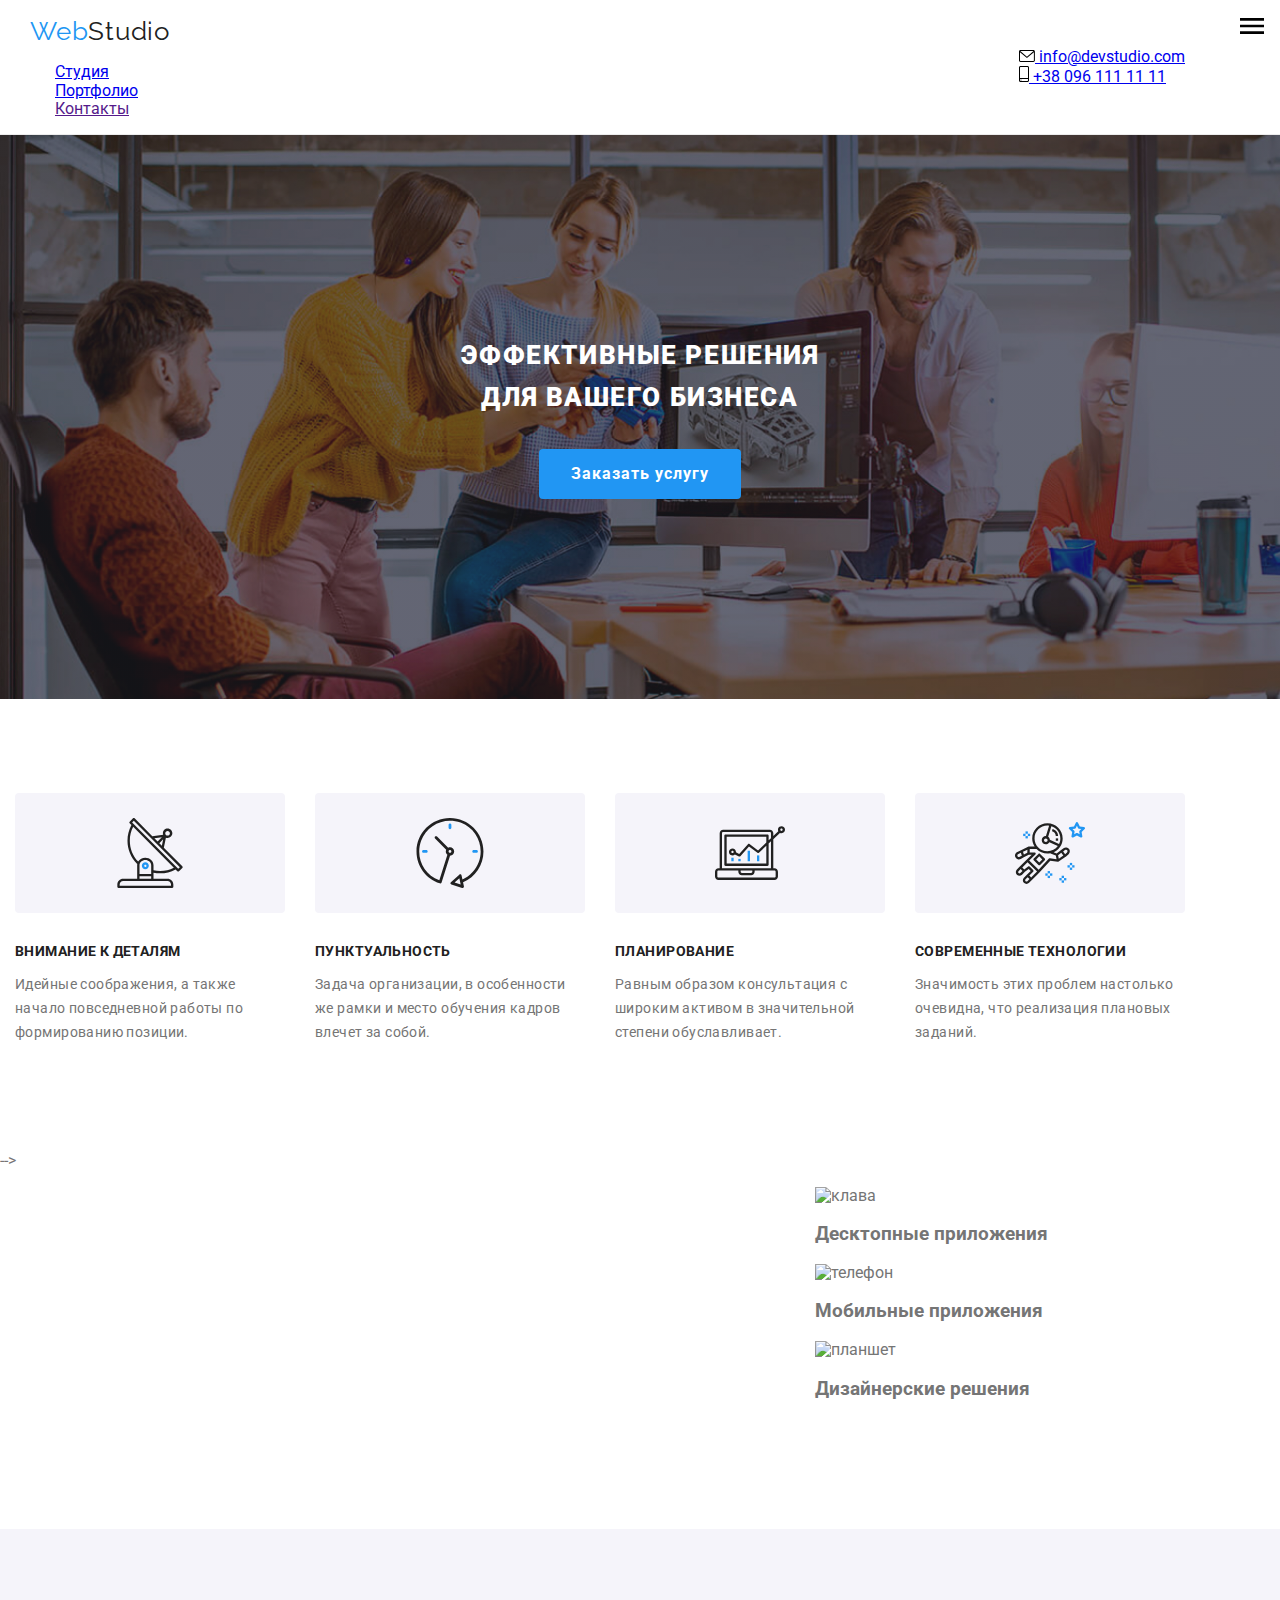
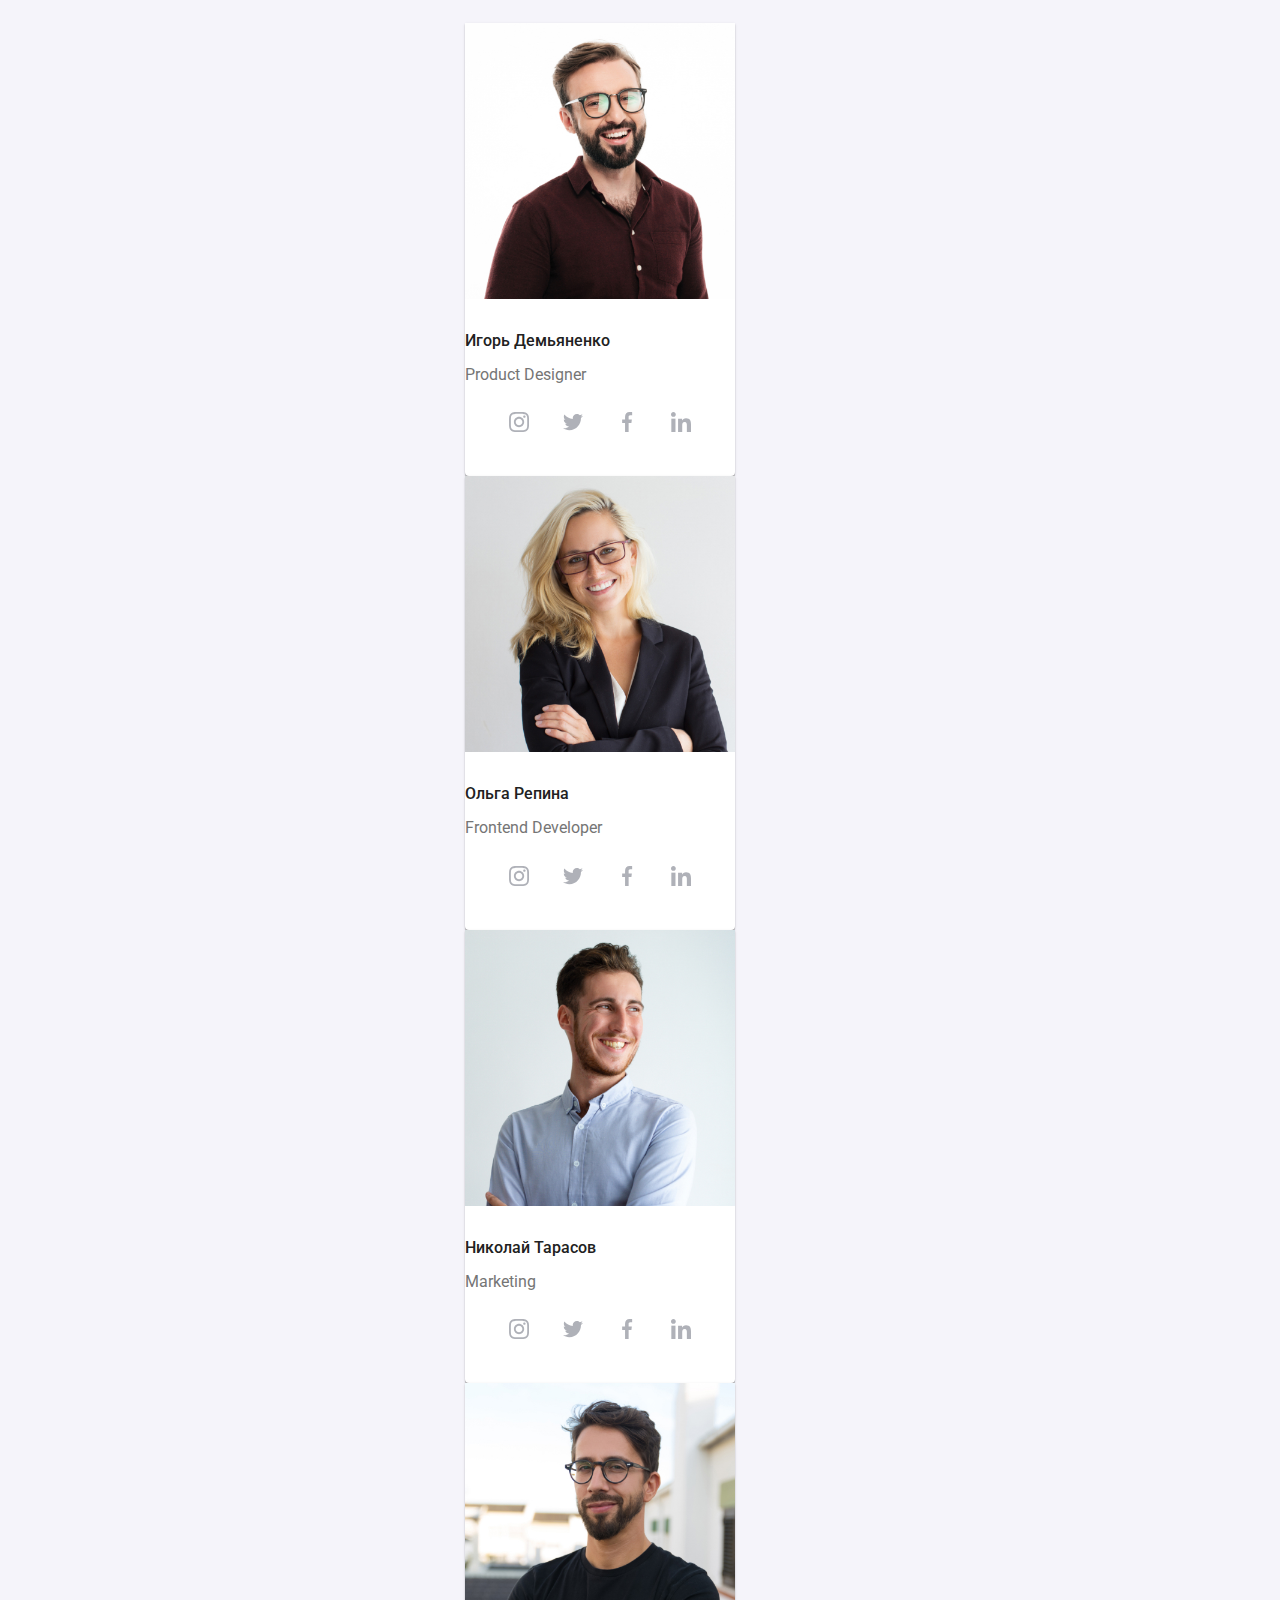
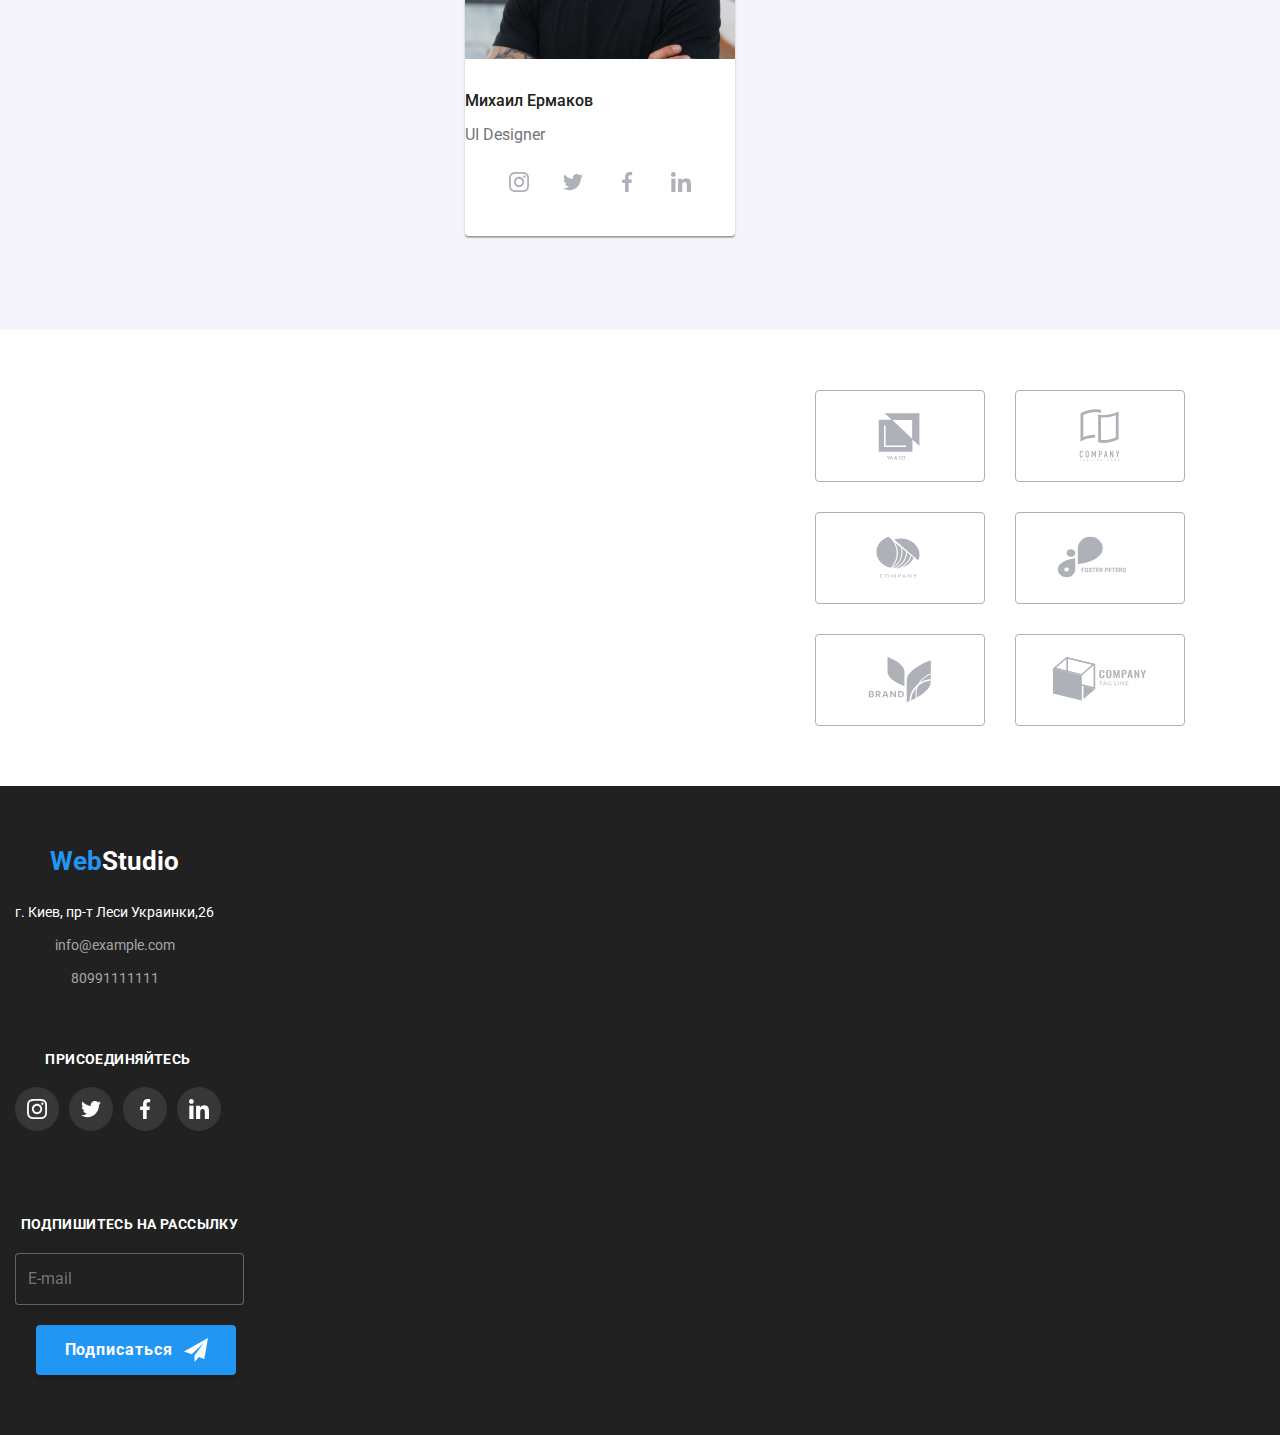
==== commit f2177424: "к8" ====
--- a/index.html
+++ b/index.html
@@ -3,7 +3,7 @@
   <head>
     <meta charset="UTF-8" />
     <meta http-equiv="X-UA-Compatible" content="IE=edge" />
-    <meta name="viewport" content="width=, initial-scale=1.0" />
+    <meta name="viewport" content="width=device-width, initial-scale=1.0" />
     <title>Document</title>
     <link rel="preconnect" href="https://fonts.googleapis.com" />
     <link rel="preconnect" href="https://fonts.gstatic.com" crossorigin />
@@ -22,7 +22,7 @@
     <!-- логотип -->
 
     <header class="header-page">
-      <div class="conteiner">
+      <div class="conteiner box-header">
         <nav class="nav-head">
           <a href="./index.html" class="logo"
             >Web<span class="logo-logo">Studio</span></a
@@ -58,6 +58,51 @@
           </li>
         </ul>
       </div>
+      <button type="button" class="mobile-menu-open" data-menu-open>
+        <svg class="mobile-icon" width="40" height="40">
+          <use href="./img/desktop/sprite-svg.svg#icon-burger"></use>
+        </svg>
+      </button>
+      <div class="mobile-menu" data-menu>
+        <button type="button" class="mobile-menu__close" data-menu-close>
+          <svg class="mobile-menu__icon-close" width="40" height="40">
+            <use href="./img/desktop/sprite-svg.svg#close-mobile"></use>
+          </svg>
+        </button>
+
+        <ul class="menu-list">
+          <li>
+            <a class="menu-list__link menu-list__curent" href="./index.html"
+              >Студия</a
+            >
+          </li>
+          <li>
+            <a class="menu-list__link" href="./portfolio.html">Портфолио</a>
+          </li>
+          <li><a class="menu-list__link" href="Контакты">Контакты</a></li>
+        </ul>
+        <div class="mobile-menu__container">
+          <ul class="menu-contact">
+            <li>
+              <a href="tel:380961111111" class="menu-contact__item">
+                +38 096 111 11 11</a
+              >
+            </li>
+            <li>
+              <a href="mailto:info@devstudio.com" class="menu-contact__item">
+                info@devstudio.com</a
+              >
+            </li>
+          </ul>
+
+          <ul class="menu-social">
+            <li><a class="menu-social__link" href="#">Instagram</a></li>
+            <li><a class="menu-social__link" href="#">Twitter</a></li>
+            <li><a class="menu-social__link" href="#">Facebook</a></li>
+            <li><a class="menu-social__link" href="#">LinkedIn</a></li>
+          </ul>
+        </div>
+      </div>
     </header>
 
     <!-- заказ услуги кнопка -->
@@ -73,9 +118,8 @@
           <div class="modal">
             <button class="modal-button" type="button" data-modal-close>
               <svg class="close-icon">
-                <use href="./img/sprite-svg.svg#vector"></use>
+                <use href="./img/desktop/sprite-svg.svg#vector"></use>
               </svg>
-              <!-- <img src="./img/close-black-18dp (2) 1.svg" alt="close" /> -->
             </button>
 
             <form class="form">
@@ -85,7 +129,7 @@
                 <span class="form-w-img">
                   <input type="text" class="form-input" name="user-name" />
                   <svg class="form-img" width="18" height="18">
-                    <use href="./img/sprite-svg.svg#icon-name"></use>
+                    <use href="./img/desktop/sprite-svg.svg#icon-name"></use>
                   </svg>
                 </span>
               </label>
@@ -95,7 +139,7 @@
                 <span class="form-w-img">
                   <input type="text" class="form-input" name="user-tel" />
                   <svg class="form-img" width="18" height="18">
-                    <use href="./img/sprite-svg.svg#icon-tel"></use>
+                    <use href="./img/desktop/sprite-svg.svg#icon-tel"></use>
                   </svg>
                 </span>
               </label>
@@ -105,7 +149,7 @@
                 <span class="form-w-img">
                   <input type="text" class="form-input" name="user-mail" />
                   <svg class="form-img" width="18" height="18">
-                    <use href="./img/sprite-svg.svg#icon-mail"></use>
+                    <use href="./img/desktop/sprite-svg.svg#icon-mail"></use>
                   </svg>
                 </span>
               </label>
@@ -140,13 +184,13 @@
       <!-- общая информация -->
 
       <section class="section-home">
-        <div class="conteiner">
+        <div class="conteiner box-home">
           <h2 class="skils">soft skils</h2>
           <ul class="title-text">
             <li>
               <div class="sect-icon">
                 <svg class="icon-home" width="70" height="70">
-                  <use href="./img/sprite-svg.svg#icon-antenna"></use>
+                  <use href="./img/desktop/sprite-svg.svg#icon-antenna"></use>
                 </svg>
               </div>
               <h3 class="title">Внимание к деталям</h3>
@@ -158,7 +202,7 @@
             <li>
               <div class="sect-icon">
                 <svg class="icon-home" width="70" height="70">
-                  <use href="./img/sprite-svg.svg#icon-clock"></use>
+                  <use href="./img/desktop/sprite-svg.svg#icon-clock"></use>
                 </svg>
               </div>
               <h3 class="title">Пунктуальность</h3>
@@ -170,7 +214,7 @@
             <li>
               <div class="sect-icon">
                 <svg class="icon-home" width="70" height="70">
-                  <use href="./img/sprite-svg.svg#icon-diagram"></use>
+                  <use href="./img/desktop/sprite-svg.svg#icon-diagram"></use>
                 </svg>
               </div>
               <h3 class="title">Планирование</h3>
@@ -182,7 +226,7 @@
             <li>
               <div class="sect-icon">
                 <svg class="icon-home" width="70" height="70">
-                  <use href="./img/sprite-svg.svg#icon-astronaut"></use>
+                  <use href="./img/desktop/sprite-svg.svg#icon-astronaut"></use>
                 </svg>
               </div>
               <h3 class="title">Современные технологии</h3>
@@ -194,6 +238,7 @@
           </ul>
         </div>
       </section>
+      -->
 
       <!-- инфа с картинками -->
 
@@ -224,7 +269,7 @@
           <h2 class="bold">Наша команда</h2>
           <ul class="comand block">
             <li class="border-radius">
-              <img src="./img/Igor.jpg" alt="бордовий" width="270" />
+              <img src="./img/mobile/img1mob.jpg" alt="бордовий" width="270" />
               <div class="comand-prof">
                 <h3 class="title-name">Игорь Демьяненко</h3>
                 <p class="profess">Product Designer</p>
@@ -232,28 +277,36 @@
                   <li>
                     <a href="#" class="button-icon">
                       <svg class="button-instagram" width="20" height="20">
-                        <use href="./img/sprite-svg.svg#icon-instagram"></use>
+                        <use
+                          href="./img/desktop/sprite-svg.svg#icon-instagram"
+                        ></use>
                       </svg>
                     </a>
                   </li>
                   <li>
                     <a href="#" class="button-icon">
                       <svg class="button-twitter" width="20" height="20">
-                        <use href="./img/sprite-svg.svg#icon-twitter"></use>
+                        <use
+                          href="./img/desktop/sprite-svg.svg#icon-twitter"
+                        ></use>
                       </svg>
                     </a>
                   </li>
                   <li>
                     <a href="#" class="button-icon">
                       <svg class="button-facebook" width="20" height="20">
-                        <use href="./img/sprite-svg.svg#icon-facebook"></use>
+                        <use
+                          href="./img/desktop/sprite-svg.svg#icon-facebook"
+                        ></use>
                       </svg>
                     </a>
                   </li>
                   <li>
                     <a href="#" class="button-icon">
                       <svg class="button-linkedin" width="20" height="20">
-                        <use href="./img/sprite-svg.svg#icon-linkedin"></use>
+                        <use
+                          href="./img/desktop/sprite-svg.svg#icon-linkedin"
+                        ></use>
                       </svg>
                     </a>
                   </li>
@@ -264,7 +317,7 @@
             <li class="border-radius">
               <img
                 class="img-block"
-                src="./img/Olga.jpg"
+                src="./img/mobile/img2mob.jpg"
                 alt="блондинка"
                 width="270"
               />
@@ -275,28 +328,36 @@
                   <li>
                     <a href="#" class="button-icon">
                       <svg class="button-instagram" width="20" height="20">
-                        <use href="./img/sprite-svg.svg#icon-instagram"></use>
+                        <use
+                          href="./img/desktop/sprite-svg.svg#icon-instagram"
+                        ></use>
                       </svg>
                     </a>
                   </li>
                   <li>
                     <a href="#" class="button-icon">
                       <svg class="button-twitter" width="20" height="20">
-                        <use href="./img/sprite-svg.svg#icon-twitter"></use>
+                        <use
+                          href="./img/desktop/sprite-svg.svg#icon-twitter"
+                        ></use>
                       </svg>
                     </a>
                   </li>
                   <li>
                     <a href="#" class="button-icon">
                       <svg class="button-facebook" width="20" height="20">
-                        <use href="./img/sprite-svg.svg#icon-facebook"></use>
+                        <use
+                          href="./img/desktop/sprite-svg.svg#icon-facebook"
+                        ></use>
                       </svg>
                     </a>
                   </li>
                   <li>
                     <a href="#" class="button-icon">
                       <svg class="button-linkedin" width="20" height="20">
-                        <use href="./img/sprite-svg.svg#icon-linkedin"></use>
+                        <use
+                          href="./img/desktop/sprite-svg.svg#icon-linkedin"
+                        ></use>
                       </svg>
                     </a>
                   </li>
@@ -307,7 +368,7 @@
             <li class="border-radius">
               <img
                 class="img-block"
-                src="./img/NIKOLAY.jpg"
+                src="./img/mobile/img3mob.jpg"
                 alt="веселий"
                 width="270"
               />
@@ -318,28 +379,36 @@
                   <li>
                     <a href="#" class="button-icon">
                       <svg class="button-instagram" width="20" height="20">
-                        <use href="./img/sprite-svg.svg#icon-instagram"></use>
+                        <use
+                          href="./img/desktop/sprite-svg.svg#icon-instagram"
+                        ></use>
                       </svg>
                     </a>
                   </li>
                   <li>
                     <a href="#" class="button-icon">
                       <svg class="button-twitter" width="20" height="20">
-                        <use href="./img/sprite-svg.svg#icon-twitter"></use>
+                        <use
+                          href="./img/desktop/sprite-svg.svg#icon-twitter"
+                        ></use>
                       </svg>
                     </a>
                   </li>
                   <li>
                     <a href="#" class="button-icon">
                       <svg class="button-facebook" width="20" height="20">
-                        <use href="./img/sprite-svg.svg#icon-facebook"></use>
+                        <use
+                          href="./img/desktop/sprite-svg.svg#icon-facebook"
+                        ></use>
                       </svg>
                     </a>
                   </li>
                   <li>
                     <a href="#" class="button-icon">
                       <svg class="button-linkedin" width="20" height="20">
-                        <use href="./img/sprite-svg.svg#icon-linkedin"></use>
+                        <use
+                          href="./img/desktop/sprite-svg.svg#icon-linkedin"
+                        ></use>
                       </svg>
                     </a>
                   </li>
@@ -350,7 +419,7 @@
             <li class="border-radius">
               <img
                 class="img-block"
-                src="./img/MISHA.jpg"
+                src="./img/mobile/img4mob.jpg"
                 alt="чорний"
                 width="270"
               />
@@ -361,28 +430,36 @@
                   <li>
                     <a href="#" class="button-icon">
                       <svg class="button-instagram" width="20" height="20">
-                        <use href="./img/sprite-svg.svg#icon-instagram"></use>
+                        <use
+                          href="./img/desktop/sprite-svg.svg#icon-instagram"
+                        ></use>
                       </svg>
                     </a>
                   </li>
                   <li>
                     <a href="#" class="button-icon">
                       <svg class="button-twitter" width="20" height="20">
-                        <use href="./img/sprite-svg.svg#icon-twitter"></use>
+                        <use
+                          href="./img/desktop/sprite-svg.svg#icon-twitter"
+                        ></use>
                       </svg>
                     </a>
                   </li>
                   <li>
                     <a href="#" class="button-icon">
                       <svg class="button-facebook" width="20" height="20">
-                        <use href="./img/sprite-svg.svg#icon-facebook"></use>
+                        <use
+                          href="./img/desktop/sprite-svg.svg#icon-facebook"
+                        ></use>
                       </svg>
                     </a>
                   </li>
                   <li>
                     <a href="#" class="button-icon">
                       <svg class="button-linkedin" width="20" height="20">
-                        <use href="./img/sprite-svg.svg#icon-linkedin"></use>
+                        <use
+                          href="./img/desktop/sprite-svg.svg#icon-linkedin"
+                        ></use>
                       </svg>
                     </a>
                   </li>
@@ -394,6 +471,7 @@
       </section>
 
       <!-- client section -->
+
       <section class="clients">
         <div class="conteiner client">
           <h2 class="bold">Постоянные клиенты</h2>
@@ -406,7 +484,7 @@
                 class="button-user"
               >
                 <svg class="button-group">
-                  <use href="./img/sprite-svg.svg#icon-Logo"></use>
+                  <use href="./img/desktop/sprite-svg.svg#icon-Logo"></use>
                 </svg>
               </a>
             </li>
@@ -418,7 +496,7 @@
                 class="button-user"
               >
                 <svg class="button-group">
-                  <use href="./img/sprite-svg.svg#icon-Logo-1"></use>
+                  <use href="./img/desktop/sprite-svg.svg#icon-Logo-1"></use>
                 </svg>
               </a>
             </li>
@@ -430,7 +508,7 @@
                 class="button-user"
               >
                 <svg class="button-group">
-                  <use href="./img/sprite-svg.svg#icon-Logo-2"></use>
+                  <use href="./img/desktop/sprite-svg.svg#icon-Logo-2"></use>
                 </svg>
               </a>
             </li>
@@ -442,7 +520,7 @@
                 class="button-user"
               >
                 <svg class="button-group">
-                  <use href="./img/sprite-svg.svg#icon-Logo-3"></use>
+                  <use href="./img/desktop/sprite-svg.svg#icon-Logo-3"></use>
                 </svg>
               </a>
             </li>
@@ -454,14 +532,14 @@
                 class="button-user"
               >
                 <svg class="button-group">
-                  <use href="./img/sprite-svg.svg#icon-Logo-4"></use>
+                  <use href="./img/desktop/sprite-svg.svg#icon-Logo-4"></use>
                 </svg>
               </a>
             </li>
             <li>
               <a href="#" class="button-user">
                 <svg class="button-group">
-                  <use href="./img/sprite-svg.svg#icon-Logo-5"></use>
+                  <use href="./img/desktop/sprite-svg.svg#icon-Logo-5"></use>
                 </svg>
               </a>
             </li>
@@ -474,59 +552,59 @@
 
     <footer class="footer-block">
       <div class="conteiner">
-        <div class="foot-adress">
-          <a href="./index.html" class="logo-foot"
-            >Web<span class="logo-log">Studio</span></a
+        <div class="footer">
+          <a href="./index.html" class="footer__logo"
+            >Web<span class="footer__logo-log">Studio</span></a
           >
           <address>
             <ul class="address">
-              <li class="address-link-wh">
+              <li class="address__link">
                 <a
                   href="г.Киев,пр-тЛесиУкраинки,26"
-                  class="address-link address-link-wh"
+                  class="address-link address__link-white"
                   >г. Киев, пр-т Леси Украинки,26</a
                 >
               </li>
               <li>
-                <a href="info@example.com" class="address-link"
+                <a href="info@example.com" class="address__link"
                   >info@example.com</a
                 >
               </li>
               <li>
-                <a href="80991111111" class="address-link">80991111111</a>
+                <a href="80991111111" class="address__link">80991111111</a>
               </li>
             </ul>
           </address>
         </div>
 
-        <div class="foot-button">
-          <h3 class="foot-title">Присоединяйтесь</h3>
+        <div class="footer-button">
+          <h3 class="footer-title">Присоединяйтесь</h3>
           <ul class="under">
             <li>
-              <a href="#" class="button-icon">
-                <svg class="button-instagram" width="20" height="20">
-                  <use href="./img/sprite-svg.svg#icon-instagram"></use>
-                </svg>
-              </a>
-            </li>
-            <li>
-              <a href="#" class="button-icon">
-                <svg class="button-twitter" width="20" height="20">
-                  <use href="./img/sprite-svg.svg#icon-twitter"></use>
-                </svg>
-              </a>
-            </li>
-            <li>
-              <a href="#" class="button-icon">
-                <svg class="button-facebook" width="20" height="20">
-                  <use href="./img/sprite-svg.svg#icon-facebook"></use>
-                </svg>
-              </a>
-            </li>
-            <li>
-              <a href="#" class="button-icon">
-                <svg class="button-linkedin" width="20" height="20">
-                  <use href="./img/sprite-svg.svg#icon-linkedin"></use>
+              <a href="#" class="under__icon">
+                <svg class="under__instagram" width="20" height="20">
+                  <use href="./img/desktop/sprite-svg.svg#icon-instagram"></use>
+                </svg>
+              </a>
+            </li>
+            <li>
+              <a href="#" class="under__icon">
+                <svg class="under__twitter" width="20" height="20">
+                  <use href="./img/desktop/sprite-svg.svg#icon-twitter"></use>
+                </svg>
+              </a>
+            </li>
+            <li>
+              <a href="#" class="under__icon">
+                <svg class="under__facebook" width="20" height="20">
+                  <use href="./img/desktop/sprite-svg.svg#icon-facebook"></use>
+                </svg>
+              </a>
+            </li>
+            <li>
+              <a href="#" class="under__icon">
+                <svg class="under__linkedin" width="20" height="20">
+                  <use href="./img/desktop/sprite-svg.svg#icon-linkedin"></use>
                 </svg>
               </a>
             </li>
@@ -534,25 +612,28 @@
         </div>
         <form class="footer-form">
           <h3>Подпишитесь на рассылку</h3>
-          <div class="footer-wrap">
+          <div class="wrap">
             <label>
               <input
                 type="text"
                 name="user-wrap"
                 placeholder="E-mail"
-                class="footer-input"
+                class="wrap__input"
               />
             </label>
-            <div class="footer-submit-icon">
-              <button type="submit" class="footer-sub">Подписаться</button>
-              <svg class="footer-icon" width="24" height="24">
-                <use href="./img/sprite-svg.svg#icon-button"></use>
+            <div class="footer-submit">
+              <button type="submit" class="footer-submit__btn">
+                Подписаться
+              </button>
+              <svg class="footer-submit__icon" width="24" height="24">
+                <use href="./img/desktop/sprite-svg.svg#icon-button"></use>
               </svg>
             </div>
           </div>
         </form>
       </div>
     </footer>
+    <script src="./js/mobile.js"></script>
     <script src="./js/modal.js"></script>
   </body>
 </html>
--- a/css/main.min.css
+++ b/css/main.min.css
@@ -1 +1 @@
-:root{--primery-color: #757575;--secondary-color: #212121;--accent-color: #2196f3;--white-color: #ffffff;--animation: 250ms cubic-bezier(0.4, 0, 0.2, 1)}body{background-color:#fff;color:var(--primery-color);font-family:Roboto,sans-serif}ul{list-style:none}img{display:block}.conteiner{width:1200px;padding-left:15px;padding-right:15px;margin:0 auto}.backdrop{position:fixed;top:0;left:0;width:100%;height:100%;background:rgba(0,0,0,.2);opacity:1;transition:opacity 500ms linear,visibility 500ms linear;z-index:10}.backdrop.is-hidden{opacity:0;pointer-events:none}.modal-button{position:absolute;width:30px;height:30px;top:8px;right:8px;border:1px solid rgba(0,0,0,.1);background-color:rgba(0,0,0,0);border-radius:50%}.close-icon{transition:transform .5s ease,border-radius .3s ease,background .4s ease;width:11px;height:11px}.close-icon:hover,.close-icon:focus{fill:var(--accent-color);transform:rotate(0.5turn)}.button{min-width:200px;border:none;display:inline-block;border-radius:4px;padding:10px 32px;text-align:center;font-weight:700;font-style:normal;font-size:16px;line-height:1.9;letter-spacing:.06em;background-color:var(--accent-color);color:var(--white-color);position:relative;transition:var(--animation)}.button:hover,.button:focus{background-color:#188ce8}.footer-submit-icon{background-color:var(--accent-color);border:none;min-width:200px;height:50px;padding:10px 29px;font-style:normal;font-weight:700;margin-left:12px;position:relative;box-shadow:0px 4px 4px rgba(0,0,0,.15);border-radius:4px;transition:var(--animation)}.footer-submit-icon:hover,.footer-submit-icon:focus{background-color:#188ce8}.footer-icon{position:absolute;top:13px;right:28px}.footer-sub{background-color:rgba(0,0,0,0);color:var(--white-color);width:109px;font-weight:700;font-size:16px;line-height:30px;font-size:1.88;border:none;display:flex;align-items:center;text-align:center;letter-spacing:.06em;padding:0;margin:0;margin-right:10px}.under{display:flex;margin-left:70px;padding-left:0;margin-top:20px}.under li :hover,.under li :focus{background-color:var(--accent-color)}.under .button-icon{padding:0;background:rgba(255,255,255,.1);display:flex;padding:0;width:44px;height:44px;border-radius:50%;border:none;justify-content:center;align-items:center}.clients{padding:94px 0}.clients-title{margin-top:0;margin-bottom:50px;padding:0;font-size:36px;line-height:1.16;text-align:center;letter-spacing:.03em;color:var(--primary-text-color)}.button-clien{display:flex;margin:0;padding:0;justify-content:space-between}.button-clien li{margin:0;padding:0;width:170px;height:92px}.button-user{display:flex;justify-content:center;align-items:center;margin:0;padding:0;width:170px;height:92px;background-color:rgba(0,0,0,0);border:1px solid currentColor;border-radius:4px;color:#afb1b8;position:relative;transition:var(--animation)}.button-user:hover,.button-user:focus{border-color:var(--accent-color);color:var(--accent-color)}.button-group{fill:currentColor;width:106px;height:60px}.footer-form{margin-left:93px}.footer-form h3{margin-top:72px;text-align:left;padding:0;margin-top:0;margin-bottom:20px;font-weight:700;font-size:14px;line-height:1.14;letter-spacing:.03em;text-transform:uppercase}.footer-wrap{display:flex}.footer-input{font-weight:400;font-size:16px;line-height:20px;padding:15px 12px;width:358px;height:50px;color:rgba(255,255,255,.6);background-color:var(--secondary-color);border:1px solid rgba(255,255,255,.3);filter:drop-shadow(0px 4px 4px rgba(0, 0, 0, 0.15));border-radius:4px;outline:none}.comand-under{display:flex;margin:0;padding:0 32px;justify-content:space-between;list-style:none}.comand-under :not(:last-child){margin-right:10px}.comand-under li{padding:0;box-shadow:none;width:44px;height:44px}.button-icon{fill:var(--white-color);display:flex;padding:0;width:44px;height:44px;border-radius:50%;border:none;justify-content:center;align-items:center;position:relative;transition:var(--animation)}.button-icon:hover,.button-icon:focus{background-color:var(--logo-focus-color)}.comand-under .button-icon,.comand-under .button-icon{background-color:var(--accent-color)}.comand-under .button-icon{fill:#afb1b8}.button-icon:hover .button-instagram,.button-icon:hover .button-twitter,.button-icon:hover .button-facebook,.button-icon:hover .button-linkedin{fill:var(--white-color)}.button-icon:focus .button-instagram,.button-icon:focus .button-twitter,.button-icon:focus .button-facebook,.button-icon:focus .button-linkedin{fill:var(--white-color)}.modal{position:absolute;top:50%;left:50%;transform:translate(-50%, -50%);min-width:528px;min-height:581px;background:#fff;box-shadow:0px 1px 3px rgba(0,0,0,.12),0px 1px 1px rgba(0,0,0,.14),0px 2px 1px rgba(0,0,0,.2);border-radius:4px;transition:transform 500ms linear}.backdrop.is-hidden .modal{transform:translate(-50%, -50%) scale(0) rotate(45deg)}.form-button{font-weight:700;border:none;min-width:200px;margin:0 auto;display:inline-block;border-radius:4px;padding:10px 55px;text-align:center;font-size:16px;line-height:1.9;letter-spacing:.06em;background-color:var(--accent-color);color:var(--white-color);transition:var(--animation)}.form-button:hover,.form-button:focus{background:#188ce8;box-shadow:0px 4px 4px rgba(0,0,0,.15)}.form-text{display:block;margin-bottom:5px;text-align:left;font-weight:400;font-size:12px}.check-form{display:flex;justify-content:center;align-items:center;margin-bottom:30px}.check-input{appearance:none}.check-box{margin-right:8px;margin-left:12px;width:15px;height:15px;border:2px solid #000;border-radius:4px;background-repeat:no-repeat;background-position:center;background-size:contain}.check-input:checked+.check-box{background-color:var(--accent-color);background-image:url(../img/check.svg);border:none}.checkbox-text{text-align:left;font-weight:400;font-size:14px;line-height:1.71;color:var(--primery-color);letter-spacing:.03em}.form-link{color:var(--accent-color)}.logo-logo{color:var(--secondary-color);transition:var(--animation)}.logo-logo:hover,.logo-logo:focus{color:var(--accent-color)}.logo{margin-right:93px;color:var(--accent-color);font-family:raleway,sans-serif;text-decoration:none;font-style:normal;letter-spacing:.03em;font-weight:700;font-size:26px;line-height:1.2;display:block}.button-list{font-family:Roboto,sans-serif;font-style:normal;font-weight:500;font-size:16px;line-height:1.6;cursor:pointer}.button-second{padding:6px 22px;border:none;border-radius:4px;transition:var(--animation)}.button-second:hover,.button-second:focus{color:var(--white-color);background-color:var(--accent-color)}.button-second.current{color:var(--white-color);background-color:var(--accent-color);padding:6px 22px;border-radius:4px}.button-list{display:flex;justify-content:center;margin-top:0;margin-bottom:50px;padding-left:0}.button-list li+li{margin-left:8px}.links{color:var(--primery-color);font-style:normal;font-weight:500;font-size:14px;line-height:16px;letter-spacing:1.6}.header-page{border-bottom:1px solid #ececec}.header-page .conteiner{display:flex;justify-content:space-between;align-items:baseline}.nav-head{display:flex;justify-content:space-evenly;align-items:baseline}.site-nav .link{color:var(--secondary-color);text-decoration:none;font-style:normal;font-weight:500;font-size:14px;line-height:1.2;letter-spacing:.02em;padding:34px 0;display:block;position:relative;transition:var(--animation)}.site-nav{display:flex;margin:0;padding:0}.site-nav:hover,.site-nav:focus{color:var(--accent-color)}.site-nav li+li{margin-left:50px}.site-nav .link.current{color:var(--accent-color);text-decoration:none;padding:34px 0;display:block;position:relative}.site-nav .link.current:after{content:"";position:absolute;border-radius:2px;width:100%;height:4px;background:var(--accent-color);bottom:0;left:0}.auth-nav .link{color:var(--primery-color);text-decoration:none;font-style:normal;font-weight:500;font-size:14px;line-height:1.2;letter-spacing:.02em;padding:32px 0;position:relative;transition:var(--animation)}.auth-nav{display:flex;margin:0;padding:0;align-items:center}.link{display:flex;align-items:center}.link:hover,.link:focus{color:var(--accent-color)}.link.phone{display:flex;align-items:center}.auth-email{margin-right:10px;fill:currentColor}.auth-email:hover,.auth-email:focus{fill:currentColor}.auth-phone{margin-right:10px;fill:currentColor}.auth-nav li:last-child{margin-left:50px}.auth-nav li{margin-left:0}.section-main{max-width:1600px;max-height:600px;background-color:#c4c4c4;margin-left:auto;margin-right:auto;padding-top:200px;padding-bottom:200px;text-align:center;margin-bottom:0;background-image:linear-gradient(rgba(47, 48, 58, 0.4), rgba(47, 48, 58, 0.4)),url(../img/fon.jpg);background-repeat:no-repeat}.white{color:var(--white-color);font-style:normal;font-weight:900;font-size:44px;line-height:1.4;text-transform:uppercase}.white{margin:0;margin-left:auto;margin-right:auto;width:696px;height:120px;margin-bottom:30px}.model-title{margin:0;padding:0;font-weight:700;margin-bottom:12px;font-size:20px;line-height:1.15;text-align:center;letter-spacing:.03em;color:var(--secondary-color)}.form{display:flex;flex-direction:column;padding:40px}.form-label{display:block;text-align:left}.form-input{padding-left:42px;height:40px;width:100%;border:1px solid rgba(33,33,33,.2);border-radius:4px;outline:none;transition:border-color var(--animation)}.form-input:focus{border-color:var(--accent-color)}.form-input+.form-img{fill:var(--accent-color)}.form-w-img{position:relative}.form-img{position:absolute;top:50%;left:12px;transform:translateY(-50%);transition:backround-color var(--animation)}.form-label:not(:last-child){margin-bottom:10px}.form-name{display:block;margin-bottom:4px;text-align:left;font-size:12px;line-height:1.16;letter-spacing:.01em}.form-input.form-textarea{width:100%;height:120px;resize:none;margin-bottom:20px;padding:10px 16px;outline:none;border:1px solid rgba(33,33,33,.2);border-radius:4px;transition:border-color var(--animation)}.form-textarea::placeholder{color:rgba(117,117,117,.5)}.form-textarea:focus{border-color:var(--accent-color)}.sect-icon{display:flex;justify-content:center;align-items:center;margin-bottom:30px;height:120px;background-size:contain;background-repeat:no-repeat;background-position:center;background-color:#f5f4fa}.skils{font-size:0}.section-home{padding-top:94px;justify-content:space-between}.title-text{display:flex;justify-content:space-between;margin:0;padding:0}.title-text li{width:270px}.title-text li+li{margin-left:30px}.title{margin-bottom:10px;color:var(--secondary-color);font-style:normal;font-weight:700;font-size:14px;line-height:16px;letter-spacing:.03em;text-transform:uppercase;margin-top:0}.title-name{color:var(--secondary-color);text-align:center;font-style:normal;font-weight:500;font-size:16px;line-height:19px}.text{color:var(--primery-color);margin-bottom:0;font-style:normal;font-weight:400;font-size:14px;line-height:1.7;margin-top:0}.profess{color:var(--primery-color);text-align:center;font-style:normal;font-weight:400;font-size:16px;line-height:1.2;margin-bottom:16px;margin-top:0}.section-info{margin:0;padding-top:94px;padding-bottom:94px}.picture{display:flex;justify-content:space-between;margin:0;padding:0;position:relative}.pic-title{bottom:0;padding:27px 0px;margin:0;width:370px;position:absolute;font-size:14px;line-height:1.14;text-align:center;letter-spacing:.03em;text-transform:uppercase;color:var(--white-color);background:rgba(47,48,58,.8)}.bold{margin-top:0;margin-bottom:50px;font-style:normal;font-weight:700;font-size:36px;line-height:42px;text-align:center;letter-spacing:.03em;color:var(--secondary-color)}.sect{padding-top:94px;padding-bottom:94px;background-color:#f5f4fa}.comand .block{display:flex;justify-content:space-between;margin:0;padding:0}.comand-prof{padding:32px 0}.border-radius{background:#fff;box-shadow:0px 1px 3px rgba(0,0,0,.12),0px 1px 1px rgba(0,0,0,.14),0px 2px 1px rgba(0,0,0,.2);border-radius:0px 0px 4px 4px}.title-name{padding:0;margin-bottom:10px;margin-top:0}.footer-block .conteiner{display:flex;align-items:baseline}.foot-title{font-weight:700;font-size:14px;line-height:1.14;letter-spacing:.03em;text-transform:uppercase;margin-left:70px;margin-bottom:0;margin-top:0}.under li+li{margin-left:10px;border:none}.footer-block{background-color:var(--secondary-color);padding-top:60px;padding-bottom:60px}.footer-block{color:var(--white-color);font-style:normal;font-weight:700;font-size:26px;line-height:1.2}.logo-foot{color:var(--accent-color);margin-right:0;text-decoration:none}.logo-log{color:var(--white-color)}.address{padding-left:0}.address :not(:first-child) :hover,.address :not(:first-child) :focus{color:var(--accent-color)}.address-link{color:rgba(255,255,255,.6);font-style:normal;font-weight:400;font-size:14px;line-height:2;text-decoration:none}.address-link-wh{color:var(--white-color);font-weight:400;font-size:14px;line-height:24px}.content{font-size:0}.title-name{color:var(--secondary-color);font-style:normal;font-weight:500;font-size:16px;line-height:19px}.mega-content{padding-bottom:94px;padding-top:94px}.img-portfolio{display:flex;flex-wrap:wrap;margin-top:0;margin-bottom:0;padding-left:0}.img-portfolio li{margin-right:30px;margin-bottom:30px}.img-portfolio li li:hover,.img-portfolio li li:focus{box-shadow:0px 1px 1px rgba(0,0,0,.12),0px 4px 4px rgba(0,0,0,.06),1px 4px 6px rgba(0,0,0,.16)}.img-portfolio :nth-child(3n){margin-right:0}.img-portfolio :nth-last-child(-n+3){margin-bottom:0}.port-list a{text-decoration:none}.contein-txt{padding:20px 24px;background:#fff;border:1px solid #eee}.boldtext{color:var(--secondary-color);font-style:normal;font-weight:700;font-size:18px;line-height:2;margin:0}img{border:none}.txt-title{margin:0;margin-top:4px;color:var(--primery-color);font-style:normal;font-weight:400;font-size:16px;line-height:1.9}.portfolio-block{position:relative;overflow:hidden}.text-block{display:inline-block;position:absolute;width:100%;height:100%;bottom:-1px;left:0;margin:0;padding:63px 24px;font-size:18px;line-height:1.55;letter-spacing:.03em;color:var(--white-color);transition:transform 250ms cubic-bezier(0.4, 0, 0.2, 1);transform:translateY(100%);background:rgba(33,150,243,.9)}.port-list:hover .text-block,.port-list:focus .text-block{transform:translateY(0);bottom:0}/*# sourceMappingURL=main.min.css.map */+:root{--primery-color: #757575;--secondary-color: #212121;--accent-color: #2196f3;--white-color: #ffffff;--animation: 250ms cubic-bezier(0.4, 0, 0.2, 1)}body{background-color:#fff;color:var(--primery-color);font-family:Roboto,sans-serif}ul{list-style:none}img{display:block}.conteiner{justify-content:space-between;align-items:center;display:flex;padding-left:15px;padding-right:15px;margin:0}@media screen and (min-width: 480px){.conteiner{max-width:480px}}@media screen and (min-width: 768px){.conteiner{max-width:768px}}@media screen and (min-width: 1200px){.conteiner{max-width:1200px}}.backdrop{position:fixed;top:0;left:0;width:100%;height:100%;background:rgba(0,0,0,.2);opacity:1;transition:opacity 500ms linear,visibility 500ms linear;z-index:10;overflow-y:scroll}.backdrop.is-hidden{opacity:0;pointer-events:none}.modal-button{position:absolute;width:30px;height:30px;top:8px;right:8px;border:1px solid rgba(0,0,0,.1);background-color:rgba(0,0,0,0);border-radius:50%}.close-icon{transition:transform .5s ease,border-radius .3s ease,background .4s ease;width:11px;height:11px}.close-icon:hover,.close-icon:focus{fill:var(--accent-color);transform:rotate(0.5turn)}.button{min-width:200px;border:none;display:inline-block;border-radius:4px;padding:10px 32px;text-align:center;font-weight:700;font-style:normal;font-size:16px;line-height:1.9;letter-spacing:.06em;background-color:var(--accent-color);color:var(--white-color);position:relative;transition:var(--animation)}.button:hover,.button:focus{background-color:#188ce8}.footer-submit{background-color:var(--accent-color);border:none;min-width:200px;height:50px;padding:10px 29px;font-style:normal;font-weight:700;margin-left:12px;position:relative;box-shadow:0px 4px 4px rgba(0,0,0,.15);border-radius:4px;transition:var(--animation)}.footer-submit:hover,.footer-submit:focus{background-color:#188ce8}.footer-submit__icon{position:absolute;top:13px;right:28px}.footer-submit__btn{background-color:rgba(0,0,0,0);color:var(--white-color);width:109px;font-weight:700;font-size:16px;line-height:30px;font-size:1.88;border:none;display:flex;align-items:center;text-align:center;letter-spacing:.06em;padding:0;margin:0;margin-right:10px}.footer-button{display:flex;flex-direction:column;align-items:center;margin-bottom:60px}.under{display:flex;padding-left:0;margin-top:20px}.under li :hover,.under li :focus{background-color:var(--accent-color)}.under__icon{padding:0;background:rgba(255,255,255,.1);display:flex;padding:0;width:44px;height:44px;border-radius:50%;border:none;justify-content:center;align-items:center}.under__icon:hover,.under__icon:focus{background-color:var(--accent-color)}.under__icon:hover .under__instagram,.under__icon:hover .under__twitter,.under__icon:hover .under__facebook,.under__icon:hover .under__linkedin{fill:var(--white-color)}.under__icon:focus .under__instagram,.under__icon:focus .under__twitter,.under__icon:focus .under__facebook,.under__icon:focus .under__linkedin{fill:var(--white-color)}.under__instagram,.under__twitter,.under__facebook,.under__linkedin{fill:var(--white-color)}.clients{padding:60px 0}.clients-title{margin-top:0;margin-bottom:50px;padding:0;font-size:36px;line-height:1.16;text-align:center;letter-spacing:.03em;color:var(--primary-text-color)}.button-clien{display:grid;grid-template-columns:repeat(2, auto);gap:30px;list-style-type:none;margin:0;padding:0}@media screen and (min-width: 768px){.button-client{grid-template-columns:repeat(3, auto);gap:30px}}@media screen and (min-width: 1200px){.button-client{display:flex;justify-content:space-between}.button-client li{width:170px;height:92px}}.button-clien li{margin:0;padding:0;width:170px;height:92px}.button-user{display:flex;justify-content:center;align-items:center;margin:0;padding:0;width:170px;height:92px;background-color:rgba(0,0,0,0);border:1px solid currentColor;border-radius:4px;color:#afb1b8;position:relative;transition:var(--animation)}.button-user:hover,.button-user:focus{border-color:var(--accent-color);color:var(--accent-color)}.button-group{fill:currentColor;width:106px;height:60px}.footer-form h3{margin-top:72px;text-align:center;padding:0;margin-top:0;margin-bottom:20px;font-weight:700;font-size:14px;line-height:1.14;letter-spacing:.03em;text-transform:uppercase}.wrap{display:flex;flex-wrap:wrap;justify-content:center}@media screen and (max-width: 767px){.wrap{display:flex;flex-wrap:wrap;flex-direction:column;align-items:center}.wrap__input{max-width:450px;width:100%}}@media screen and (min-width: 768px){.wrap{display:flex;flex-wrap:wrap;flex-direction:column;align-items:center}}.wrap__input{font-weight:400;font-size:16px;line-height:20px;padding:15px 12px;color:rgba(255,255,255,.6);background-color:var(--secondary-color);border:1px solid rgba(255,255,255,.3);filter:drop-shadow(0px 4px 4px rgba(0, 0, 0, 0.15));border-radius:4px;outline:none;margin-bottom:20px}.comand-under{display:flex;margin:0;padding:0 32px;justify-content:space-between;list-style:none}.comand-under :not(:last-child){margin-right:10px}.comand-under li{padding:0;box-shadow:none;width:44px;height:44px}.button-icon{fill:var(--white-color);display:flex;padding:0;width:44px;height:44px;border-radius:50%;border:none;justify-content:center;align-items:center;position:relative;transition:var(--animation)}.comand-under .button-icon{fill:#afb1b8}.comand-under .button-icon:hover,.comand-under .button-icon:focus{background-color:var(--accent-color)}.button-icon:hover .button-instagram,.button-icon:hover .button-twitter,.button-icon:hover .button-facebook,.button-icon:hover .button-linkedin{fill:var(--white-color)}.button-icon:focus .button-instagram,.button-icon:focus .button-twitter,.button-icon:focus .button-facebook,.button-icon:focus .button-linkedin{fill:var(--white-color)}.modal{padding:40px;max-width:450px;min-height:609px;width:100%;position:absolute;top:50%;left:50%;transform:translate(-50%, -50%);background-color:#fff;box-shadow:0px 1px 3px rgba(0,0,0,.12),0px 1px 1px rgba(0,0,0,.14),0px 2px 1px rgba(0,0,0,.2);border-radius:4px;transition:transform 500ms linear}.modal-title{margin:0;padding:0;font-weight:700;margin-bottom:12px;font-size:20px;line-height:1.15;text-align:center;letter-spacing:.03em;color:var(--primary-text-color)}@media screen and (min-width: 1200px){.modal{max-width:528px;min-height:581px}}.form-button{font-weight:700;border:none;min-width:200px;margin:0 auto;display:inline-block;border-radius:4px;padding:10px 55px;text-align:center;font-size:16px;line-height:1.9;letter-spacing:.06em;background-color:var(--accent-color);color:var(--white-color);transition:var(--animation)}.form-button:hover,.form-button:focus{background:#188ce8;box-shadow:0px 4px 4px rgba(0,0,0,.15)}.form-text{display:block;margin-bottom:5px;text-align:left;font-weight:400;font-size:12px}.check-form{display:flex;justify-content:center;align-items:center;margin-bottom:30px}.check-input{appearance:none}.check-box{margin-right:8px;margin-left:12px;width:15px;height:15px;border:2px solid #000;border-radius:4px;background-repeat:no-repeat;background-position:center;background-size:contain}.check-input:checked+.check-box{background-color:var(--accent-color);background-image:url(../img/check.svg);border:none}.checkbox-text{text-align:left;font-weight:400;font-size:14px;line-height:1.71;color:var(--primery-color);letter-spacing:.03em}.form-link{color:var(--accent-color)}.logo-logo{transition:var(--animation);color:var(--secondary-color)}.logo-logo:hover,.logo-logo:focus{color:var(--accent-color)}.logo{display:block;padding-top:16px;padding-left:15px}.logo{color:var(--accent-color);font-family:raleway,sans-serif;text-decoration:none;letter-spacing:.03em}@media screen and (min-width: 768px){.logo{margin-right:88px}}@media screen and (min-width: 768px){.logo{margin-right:93px;font-size:26px;line-height:1.2}}.button-list__second{font-family:Roboto,sans-serif;font-style:normal;font-weight:500;font-size:16px;line-height:1.6;cursor:pointer}.button-list__second{padding:6px 22px;border:none;border-radius:4px;transition:var(--animation)}.button-list__second:hover,.button-list__second:focus{color:var(--white-color);background-color:var(--accent-color)}.button-list__second-current{color:var(--white-color);background-color:var(--accent-color);padding:6px 22px;border-radius:4px}.button-list{display:flex;justify-content:center;margin-top:0;margin-bottom:50px;padding-left:0}.button-list li+li{margin-left:8px}.links{color:var(--primery-color);font-style:normal;font-weight:500;font-size:14px;line-height:16px;letter-spacing:1.6}.header-page{border-bottom:1px solid #ececec}.mobile-menu-open{position:absolute;display:inline-flex;margin:0;padding:0;border:none;background:rgba(0,0,0,0);top:6px;right:8px}.mobile-menu__container{margin-top:auto}.box-header{position:relative}.mobile-menu{display:none;position:fixed;z-index:20;width:100%;height:100%;padding:48px 40px;top:0;left:0;background-color:#fff}.mobile-menu.is-open{display:flex;flex-direction:column}.mobile-menu__close{width:40px;height:40px;position:absolute;top:5px;right:8px;margin:0;padding:0;border:none;background:rgba(0,0,0,0)}.menu-social{margin:0;padding:0;display:flex;flex-wrap:wrap}.menu__social li:not(:last-child){margin-right:10px;padding-right:10px;border-right:1px solid rgba(33,33,33,.2)}.menu-list{margin:0;padding:0;text-align:left}.menu-list li:not(:last-child){margin-bottom:32px}.menu-social{margin:0;padding:0;display:flex;flex-wrap:wrap}.menu-social li:not(:last-child){margin-right:10px;padding-right:10px;border-right:1px solid rgba(33,33,33,.2)}.menu-social__link{font-weight:500;font-size:18px;line-height:22px;text-decoration:none;letter-spacing:.02em;color:#2196f3}.menu-list__link{font-weight:500;font-size:40px;line-height:47px;letter-spacing:.02em;text-decoration:none;color:#212121}.menu-list__link:hover,.menu-list__link:focus{color:#2196f3}.menu-list__curent{color:var(--accent-color)}.menu-contact{margin:0;padding:0;text-align:left;margin-bottom:64px}.menu-contact li{margin-bottom:32px}.menu-contact__item{font-weight:500;font-size:24px;line-height:28px;text-decoration:none;letter-spacing:.02em;text-decoration:none;color:#757575}@media screen and (max-width: 767px){.site-nav .link{display:none}}@media screen and (max-width: 767px){.auth-nav .link{display:none}}.section-main{padding-top:118px;padding-bottom:118px;text-align:center;max-width:1600px;background-size:cover;margin-left:auto;margin-right:auto;background-image:linear-gradient(to right, rgba(47, 48, 58, 0.4), rgba(47, 48, 58, 0.4)),url("../../img/mobile/Header-mob.jpg");background-repeat:no-repeat}.white{margin:0;margin-left:auto;margin-right:auto;max-width:360px;margin-bottom:30px;font-weight:900;font-size:26px;line-height:1.6;letter-spacing:.06em;text-transform:uppercase;color:var(--white-color)}@media screen and (min-width: 768px){.section-main{background-image:linear-gradient(to right, rgba(47, 48, 58, 0.4), rgba(47, 48, 58, 0.4)),url("../../img/tablet/Header-tablet.jpg")}}@media screen and (min-width: 1200px){.section-main{padding-top:200px;padding-bottom:200px;background-image:linear-gradient(to right, rgba(47, 48, 58, 0.4), rgba(47, 48, 58, 0.4)),url("../../img/desktop/fon.jpg")}}.model-title{margin:0;padding:0;font-weight:700;margin-bottom:12px;font-size:20px;line-height:1.15;text-align:center;letter-spacing:.03em;color:var(--secondary-color)}.form{display:flex;flex-direction:column;padding:40px}.form-label{display:block;text-align:left}.form-input{padding-left:42px;height:40px;width:100%;border:1px solid rgba(33,33,33,.2);border-radius:4px;outline:none;transition:border-color var(--animation)}.form-input:focus{border-color:var(--accent-color)}.form-input:focus+.form-img{fill:var(--accent-color)}.form-w-img{position:relative}.form-img{position:absolute;top:50%;left:12px;transform:translateY(-50%);transition:backround-color var(--animation)}.form-label:not(:last-child){margin-bottom:10px}.form-name{display:block;margin-bottom:4px;text-align:left;font-size:12px;line-height:1.16;letter-spacing:.01em}.form-input.form-textarea{width:100%;height:120px;resize:none;margin-bottom:20px;padding:10px 16px;outline:none;border:1px solid rgba(33,33,33,.2);border-radius:4px;transition:border-color var(--animation)}.form-textarea::placeholder{color:rgba(117,117,117,.5)}.form-textarea:focus{border-color:var(--accent-color)}.sect-icon{height:120px;background-repeat:no-repeat;background-position:center;background-color:#f5f4fa;margin-bottom:30px;border-radius:4px;display:flex;justify-content:center;align-items:center;background-size:contain}.skils{font-size:0}.section-home{padding-top:60px;padding-bottom:60px}.title-text li{max-width:450px;margin-bottom:30px}@media screen and (min-width: 768px){.title-text{margin:0;display:grid;grid-template-columns:repeat(2, auto);gap:30px}.title-text li{width:354px;margin:0}.title-text h3{text-align:left}}@media screen and (min-width: 1200px){.section-home{padding-top:94px;padding-bottom:94px}.title-text{display:flex;justify-content:space-between;margin:0;padding:0}.title-text li{width:270px}}.title-text{margin:0;padding:0}.title{margin-bottom:10px;color:var(--secondary-color);font-weight:700;font-size:14px;line-height:16px;letter-spacing:.03em;text-transform:uppercase;text-align:center}.text{color:var(--primery-color);font-weight:400;font-size:14px;line-height:1.7;letter-spacing:.03em}.picture{display:none;padding-bottom:94px}.bold{font-size:0}@media screen and (min-width: 1200px){.picture{display:block}}.sect{padding-top:94px;padding-bottom:94px;background-color:#f5f4fa}.comand .conteiner{justify-content:center}.comand .block{margin:0;padding:0}.comand-prof{padding:32px 0}.border-radius{background:#fff;box-shadow:0px 1px 3px rgba(0,0,0,.12),0px 1px 1px rgba(0,0,0,.14),0px 2px 1px rgba(0,0,0,.2);border-radius:0px 0px 4px 4px}.title-name{padding:0;margin-bottom:10px;margin-top:0}.footer-block .conteiner{display:flex;flex-direction:column}.footer{display:flex;flex-direction:column;align-items:center}@media screen and (min-width: 768px){.footer-block .conteiner{display:flex;flex-wrap:wrap;justify-content:space-around}}@media screen and (min-width: 1200px){.footer-block .conteiner{display:flex;align-items:baseline}.adress-cont{align-items:flex-start}}.footer-title{font-weight:700;font-size:14px;line-height:1.14;letter-spacing:.03em;text-transform:uppercase;margin-bottom:0;margin-top:0}.under li+li{margin-left:10px;border:none}.footer-block{background-color:var(--secondary-color);padding-top:60px;padding-bottom:60px}.footer-block{color:var(--white-color);font-style:normal;font-weight:700;font-size:26px;line-height:1.2}.footer__logo{color:var(--accent-color);margin-right:0;text-decoration:none;margin-bottom:20px}.footer__logo-log{color:var(--white-color)}.address{display:flex;flex-direction:column;align-items:center;padding:0;margin:0;margin-bottom:60px}.address :not(:first-child) :hover,.address :not(:first-child) :focus{color:var(--accent-color)}.address__link{text-align:center;color:rgba(255,255,255,.6);font-style:normal;font-weight:400;font-size:14px;line-height:2;text-decoration:none}.address__link-white{color:var(--white-color);font-weight:400;font-size:14px;line-height:24px;text-decoration:none}.content{font-size:0}.title-name{color:var(--secondary-color);font-style:normal;font-weight:500;font-size:16px;line-height:19px}.mega-content{padding-bottom:94px;padding-top:94px}.img-portfolio{display:flex;flex-wrap:wrap;margin-top:0;margin-bottom:0;padding-left:0}.img-portfolio :nth-child(3n){margin-right:0}.img-portfolio :nth-last-child(-n+3){margin-bottom:0}.img-portfolio li{margin-right:30px;margin-bottom:30px}.img-portfolio li li:hover,.img-portfolio li li:focus{box-shadow:0px 1px 1px rgba(0,0,0,.12),0px 4px 4px rgba(0,0,0,.06),1px 4px 6px rgba(0,0,0,.16)}.img-portfolio__list a{text-decoration:none}.img-portfolio__contein{padding:20px 24px;background:#fff;border:1px solid #eee}.img-portfolio__boldtext{color:var(--secondary-color);font-style:normal;font-weight:700;font-size:18px;line-height:2;margin:0}img{border:none}.img-portfolio__title{margin:0;margin-top:4px;color:var(--primery-color);font-style:normal;font-weight:400;font-size:16px;line-height:1.9}.img-portfolio__block{position:relative;overflow:hidden}.img-portfolio__text{display:inline-block;position:absolute;width:100%;height:100%;bottom:-1px;left:0;margin:0;padding:63px 24px;font-size:18px;line-height:1.55;letter-spacing:.03em;color:var(--white-color);transition:transform 250ms cubic-bezier(0.4, 0, 0.2, 1);transform:translateY(100%);background:rgba(33,150,243,.9)}.img-portfolio__list:hover .img-portfolio__text,.img-portfolio__list:focus .img-portfolio__text{transform:translateY(0);bottom:0}/*# sourceMappingURL=main.min.css.map */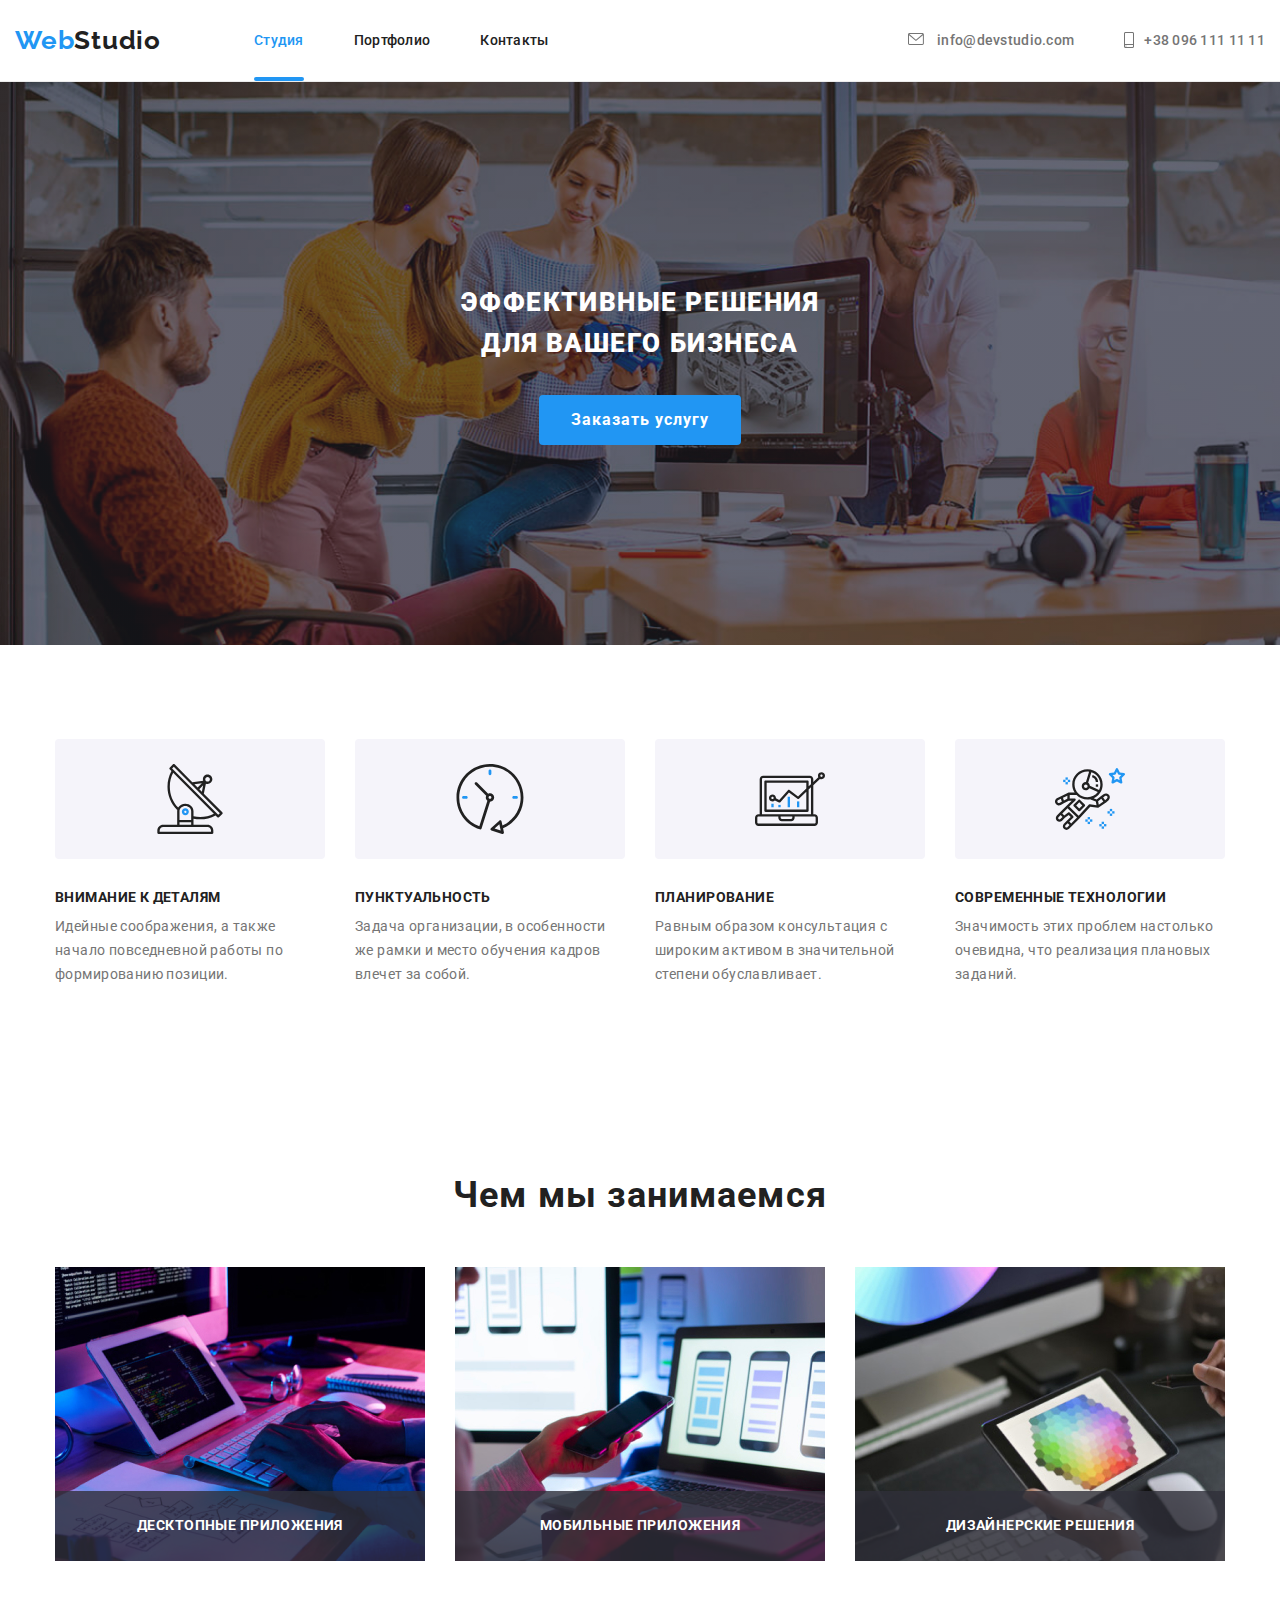
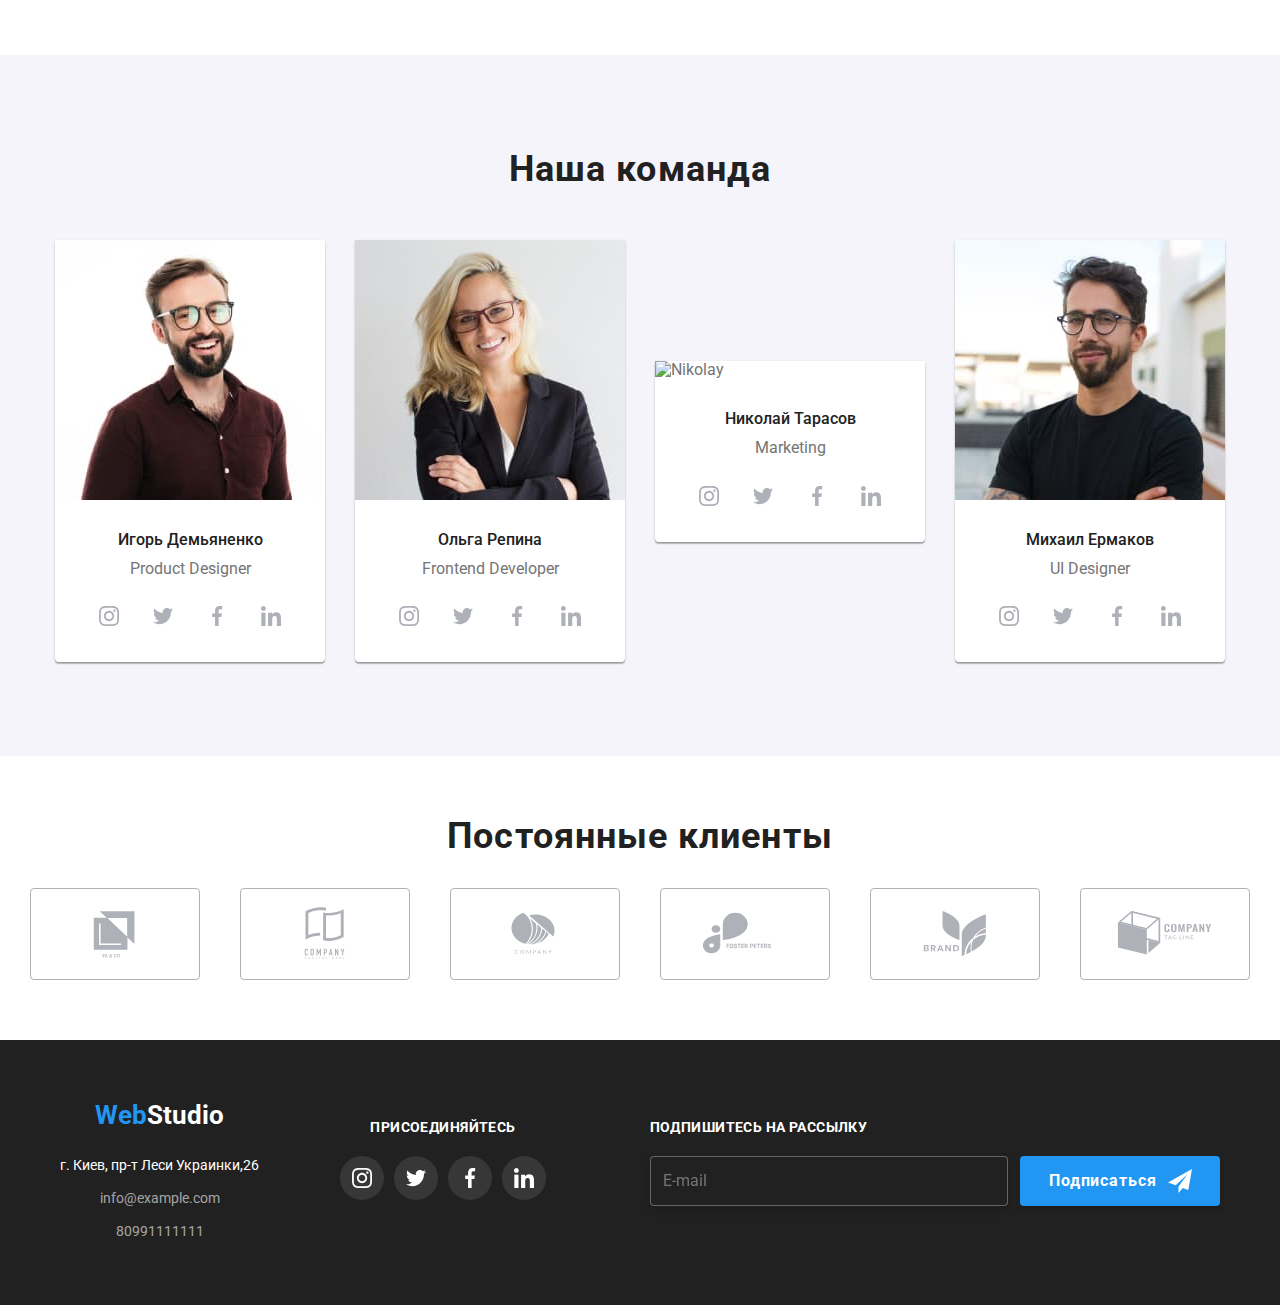
==== commit 4b48c4e0: "r8" ====
--- a/index.html
+++ b/index.html
@@ -43,7 +43,7 @@
           <li>
             <a href="mailto:info@devstudio.com" class="link">
               <svg class="auth-email" width="16" height="12">
-                <use href="./img/sprite-svg.svg#icon-envelope"></use>
+                <use href="./img/desktop/sprite-svg.svg#icon-envelope"></use>
               </svg>
               info@devstudio.com</a
             >
@@ -51,7 +51,7 @@
           <li>
             <a href="tel:+380961111111" class="link phone">
               <svg class="auth-phone" width="10" height="16">
-                <use href="./img/sprite-svg.svg#icon-smartphone"></use>
+                <use href="./img/desktop/sprite-svg.svg#icon-smartphone"></use>
               </svg>
               +38 096 111 11 11</a
             >
@@ -238,7 +238,6 @@
           </ul>
         </div>
       </section>
-      -->
 
       <!-- инфа с картинками -->
 
@@ -247,15 +246,15 @@
           <h2 class="bold">Чем мы занимаемся</h2>
           <ul class="picture">
             <li>
-              <img src="./img/box1.jpg" alt="клава" width="370" />
+              <img src="./img/desktop/box1.jpg" alt="клава" width="370" />
               <h3 class="pic-title">Десктопные приложения</h3>
             </li>
             <li>
-              <img src="./img/box2.jpg" alt="телефон" width="370" />
+              <img src="./img/desktop/box2.jpg" alt="телефон" width="370" />
               <h3 class="pic-title">Мобильные приложения</h3>
             </li>
             <li>
-              <img src="./img/box3.jpg" alt="планшет" width="370" />
+              <img src="./img/desktop/box3.jpg" alt="планшет" width="370" />
               <h3 class="pic-title">Дизайнерские решения</h3>
             </li>
           </ul>
@@ -269,7 +268,21 @@
           <h2 class="bold">Наша команда</h2>
           <ul class="comand block">
             <li class="border-radius">
-              <img src="./img/mobile/img1mob.jpg" alt="бордовий" width="270" />
+              <img
+                class="img-block"
+                srcset="
+                  ./img/desktop/Igor.jpg     270w,
+                  ./img/tablet/Igor.tab.jpg  354w,
+                  ./img/mobile/Igormob1x.jpg 450w,
+                  ./img/desktop/Igor@2x.jpg  540w,
+                  ./img/tablet/Igor.tab.jpg  708w,
+                  ./img/mobile/Igormob2x.jpg 900w
+                "
+                sizes="(min-width: 1200px) 270px, (min-width: 768px) 354px, (max-width: 480px) 450px"
+                src="./img/mobile/Igormob1x.jpg"
+                alt="Игорь"
+                width="270"
+              />
               <div class="comand-prof">
                 <h3 class="title-name">Игорь Демьяненко</h3>
                 <p class="profess">Product Designer</p>
@@ -317,7 +330,17 @@
             <li class="border-radius">
               <img
                 class="img-block"
-                src="./img/mobile/img2mob.jpg"
+                class="photo-prof"
+                srcset="
+                  ./img/desktop/Olga.jpg    270w,
+                  ./img/tablet/Olga.tab.jpg 354w,
+                  ./img/mobile/Olga.jpg     450w,
+                  ./img/desktop/Olga@2x.jpg 540w,
+                  ./img/tablet/Olga.tab.jpg 708w,
+                  ./img/mobile/Olga2x.jpg   900w
+                "
+                sizes="(min-width: 1200px) 270px, (min-width: 768px) 354px, (max-width: 480px) 450px"
+                src="./img/mobile/Olga.jpg"
                 alt="блондинка"
                 width="270"
               />
@@ -368,8 +391,18 @@
             <li class="border-radius">
               <img
                 class="img-block"
-                src="./img/mobile/img3mob.jpg"
-                alt="веселий"
+                class="photo-prof"
+                srcset="
+                  ./img/desktop/Nikolay.jpg      270w,
+                  ./img/tablet/Nikolay.tab.jpg   354w,
+                  ./img/mobile/Nikolay.mob.jpg   450w,
+                  ./img/desktop/Nikolay@2x.jpg   540w,
+                  ./img/tablet/Nikolay.tab2x.jpg 708w,
+                  ./img/mobile/Nikolaymob2x.jpg  900w
+                "
+                sizes="(min-width: 1200px) 270px, (min-width: 768px) 354px, (max-width: 480px) 450px"
+                src="./img/mobile/Nikolay.mob.jpg"
+                alt="Nikolay"
                 width="270"
               />
               <div class="comand-prof">
@@ -419,8 +452,17 @@
             <li class="border-radius">
               <img
                 class="img-block"
-                src="./img/mobile/img4mob.jpg"
-                alt="чорний"
+                srcset="
+                  ./img/desktop/Mihail.jpg      270w,
+                  ./img/tablet/Mihail.tab.jpg   354w,
+                  ./img/mobile/Mihail.mob.jpg   450w,
+                  ./img/desktop/Mihail@2x.jpg   540w,
+                  ./img/tablet/Mihail.tab2x.jpg 708w,
+                  ./img/mobile/Mihailmob2x.jpg  900w
+                "
+                sizes="(min-width: 1200px) 270px, (min-width: 768px) 354px, (max-width: 480px) 450px"
+                src="./img/mobile/Mihail.mob.jpg"
+                alt="Mihail"
                 width="270"
               />
               <div class="comand-prof">
@@ -474,7 +516,7 @@
 
       <section class="clients">
         <div class="conteiner client">
-          <h2 class="bold">Постоянные клиенты</h2>
+          <h2 class="bold clents">Постоянные клиенты</h2>
           <ul class="button-clien">
             <li>
               <a
@@ -551,7 +593,7 @@
     <!-- подвал -->
 
     <footer class="footer-block">
-      <div class="conteiner">
+      <div class="conteiner foot">
         <div class="footer">
           <a href="./index.html" class="footer__logo"
             >Web<span class="footer__logo-log">Studio</span></a
--- a/css/main.min.css
+++ b/css/main.min.css
@@ -1 +1 @@
-:root{--primery-color: #757575;--secondary-color: #212121;--accent-color: #2196f3;--white-color: #ffffff;--animation: 250ms cubic-bezier(0.4, 0, 0.2, 1)}body{background-color:#fff;color:var(--primery-color);font-family:Roboto,sans-serif}ul{list-style:none}img{display:block}.conteiner{justify-content:space-between;align-items:center;display:flex;padding-left:15px;padding-right:15px;margin:0}@media screen and (min-width: 480px){.conteiner{max-width:480px}}@media screen and (min-width: 768px){.conteiner{max-width:768px}}@media screen and (min-width: 1200px){.conteiner{max-width:1200px}}.backdrop{position:fixed;top:0;left:0;width:100%;height:100%;background:rgba(0,0,0,.2);opacity:1;transition:opacity 500ms linear,visibility 500ms linear;z-index:10;overflow-y:scroll}.backdrop.is-hidden{opacity:0;pointer-events:none}.modal-button{position:absolute;width:30px;height:30px;top:8px;right:8px;border:1px solid rgba(0,0,0,.1);background-color:rgba(0,0,0,0);border-radius:50%}.close-icon{transition:transform .5s ease,border-radius .3s ease,background .4s ease;width:11px;height:11px}.close-icon:hover,.close-icon:focus{fill:var(--accent-color);transform:rotate(0.5turn)}.button{min-width:200px;border:none;display:inline-block;border-radius:4px;padding:10px 32px;text-align:center;font-weight:700;font-style:normal;font-size:16px;line-height:1.9;letter-spacing:.06em;background-color:var(--accent-color);color:var(--white-color);position:relative;transition:var(--animation)}.button:hover,.button:focus{background-color:#188ce8}.footer-submit{background-color:var(--accent-color);border:none;min-width:200px;height:50px;padding:10px 29px;font-style:normal;font-weight:700;margin-left:12px;position:relative;box-shadow:0px 4px 4px rgba(0,0,0,.15);border-radius:4px;transition:var(--animation)}.footer-submit:hover,.footer-submit:focus{background-color:#188ce8}.footer-submit__icon{position:absolute;top:13px;right:28px}.footer-submit__btn{background-color:rgba(0,0,0,0);color:var(--white-color);width:109px;font-weight:700;font-size:16px;line-height:30px;font-size:1.88;border:none;display:flex;align-items:center;text-align:center;letter-spacing:.06em;padding:0;margin:0;margin-right:10px}.footer-button{display:flex;flex-direction:column;align-items:center;margin-bottom:60px}.under{display:flex;padding-left:0;margin-top:20px}.under li :hover,.under li :focus{background-color:var(--accent-color)}.under__icon{padding:0;background:rgba(255,255,255,.1);display:flex;padding:0;width:44px;height:44px;border-radius:50%;border:none;justify-content:center;align-items:center}.under__icon:hover,.under__icon:focus{background-color:var(--accent-color)}.under__icon:hover .under__instagram,.under__icon:hover .under__twitter,.under__icon:hover .under__facebook,.under__icon:hover .under__linkedin{fill:var(--white-color)}.under__icon:focus .under__instagram,.under__icon:focus .under__twitter,.under__icon:focus .under__facebook,.under__icon:focus .under__linkedin{fill:var(--white-color)}.under__instagram,.under__twitter,.under__facebook,.under__linkedin{fill:var(--white-color)}.clients{padding:60px 0}.clients-title{margin-top:0;margin-bottom:50px;padding:0;font-size:36px;line-height:1.16;text-align:center;letter-spacing:.03em;color:var(--primary-text-color)}.button-clien{display:grid;grid-template-columns:repeat(2, auto);gap:30px;list-style-type:none;margin:0;padding:0}@media screen and (min-width: 768px){.button-client{grid-template-columns:repeat(3, auto);gap:30px}}@media screen and (min-width: 1200px){.button-client{display:flex;justify-content:space-between}.button-client li{width:170px;height:92px}}.button-clien li{margin:0;padding:0;width:170px;height:92px}.button-user{display:flex;justify-content:center;align-items:center;margin:0;padding:0;width:170px;height:92px;background-color:rgba(0,0,0,0);border:1px solid currentColor;border-radius:4px;color:#afb1b8;position:relative;transition:var(--animation)}.button-user:hover,.button-user:focus{border-color:var(--accent-color);color:var(--accent-color)}.button-group{fill:currentColor;width:106px;height:60px}.footer-form h3{margin-top:72px;text-align:center;padding:0;margin-top:0;margin-bottom:20px;font-weight:700;font-size:14px;line-height:1.14;letter-spacing:.03em;text-transform:uppercase}.wrap{display:flex;flex-wrap:wrap;justify-content:center}@media screen and (max-width: 767px){.wrap{display:flex;flex-wrap:wrap;flex-direction:column;align-items:center}.wrap__input{max-width:450px;width:100%}}@media screen and (min-width: 768px){.wrap{display:flex;flex-wrap:wrap;flex-direction:column;align-items:center}}.wrap__input{font-weight:400;font-size:16px;line-height:20px;padding:15px 12px;color:rgba(255,255,255,.6);background-color:var(--secondary-color);border:1px solid rgba(255,255,255,.3);filter:drop-shadow(0px 4px 4px rgba(0, 0, 0, 0.15));border-radius:4px;outline:none;margin-bottom:20px}.comand-under{display:flex;margin:0;padding:0 32px;justify-content:space-between;list-style:none}.comand-under :not(:last-child){margin-right:10px}.comand-under li{padding:0;box-shadow:none;width:44px;height:44px}.button-icon{fill:var(--white-color);display:flex;padding:0;width:44px;height:44px;border-radius:50%;border:none;justify-content:center;align-items:center;position:relative;transition:var(--animation)}.comand-under .button-icon{fill:#afb1b8}.comand-under .button-icon:hover,.comand-under .button-icon:focus{background-color:var(--accent-color)}.button-icon:hover .button-instagram,.button-icon:hover .button-twitter,.button-icon:hover .button-facebook,.button-icon:hover .button-linkedin{fill:var(--white-color)}.button-icon:focus .button-instagram,.button-icon:focus .button-twitter,.button-icon:focus .button-facebook,.button-icon:focus .button-linkedin{fill:var(--white-color)}.modal{padding:40px;max-width:450px;min-height:609px;width:100%;position:absolute;top:50%;left:50%;transform:translate(-50%, -50%);background-color:#fff;box-shadow:0px 1px 3px rgba(0,0,0,.12),0px 1px 1px rgba(0,0,0,.14),0px 2px 1px rgba(0,0,0,.2);border-radius:4px;transition:transform 500ms linear}.modal-title{margin:0;padding:0;font-weight:700;margin-bottom:12px;font-size:20px;line-height:1.15;text-align:center;letter-spacing:.03em;color:var(--primary-text-color)}@media screen and (min-width: 1200px){.modal{max-width:528px;min-height:581px}}.form-button{font-weight:700;border:none;min-width:200px;margin:0 auto;display:inline-block;border-radius:4px;padding:10px 55px;text-align:center;font-size:16px;line-height:1.9;letter-spacing:.06em;background-color:var(--accent-color);color:var(--white-color);transition:var(--animation)}.form-button:hover,.form-button:focus{background:#188ce8;box-shadow:0px 4px 4px rgba(0,0,0,.15)}.form-text{display:block;margin-bottom:5px;text-align:left;font-weight:400;font-size:12px}.check-form{display:flex;justify-content:center;align-items:center;margin-bottom:30px}.check-input{appearance:none}.check-box{margin-right:8px;margin-left:12px;width:15px;height:15px;border:2px solid #000;border-radius:4px;background-repeat:no-repeat;background-position:center;background-size:contain}.check-input:checked+.check-box{background-color:var(--accent-color);background-image:url(../img/check.svg);border:none}.checkbox-text{text-align:left;font-weight:400;font-size:14px;line-height:1.71;color:var(--primery-color);letter-spacing:.03em}.form-link{color:var(--accent-color)}.logo-logo{transition:var(--animation);color:var(--secondary-color)}.logo-logo:hover,.logo-logo:focus{color:var(--accent-color)}.logo{display:block;padding-top:16px;padding-left:15px}.logo{color:var(--accent-color);font-family:raleway,sans-serif;text-decoration:none;letter-spacing:.03em}@media screen and (min-width: 768px){.logo{margin-right:88px}}@media screen and (min-width: 768px){.logo{margin-right:93px;font-size:26px;line-height:1.2}}.button-list__second{font-family:Roboto,sans-serif;font-style:normal;font-weight:500;font-size:16px;line-height:1.6;cursor:pointer}.button-list__second{padding:6px 22px;border:none;border-radius:4px;transition:var(--animation)}.button-list__second:hover,.button-list__second:focus{color:var(--white-color);background-color:var(--accent-color)}.button-list__second-current{color:var(--white-color);background-color:var(--accent-color);padding:6px 22px;border-radius:4px}.button-list{display:flex;justify-content:center;margin-top:0;margin-bottom:50px;padding-left:0}.button-list li+li{margin-left:8px}.links{color:var(--primery-color);font-style:normal;font-weight:500;font-size:14px;line-height:16px;letter-spacing:1.6}.header-page{border-bottom:1px solid #ececec}.mobile-menu-open{position:absolute;display:inline-flex;margin:0;padding:0;border:none;background:rgba(0,0,0,0);top:6px;right:8px}.mobile-menu__container{margin-top:auto}.box-header{position:relative}.mobile-menu{display:none;position:fixed;z-index:20;width:100%;height:100%;padding:48px 40px;top:0;left:0;background-color:#fff}.mobile-menu.is-open{display:flex;flex-direction:column}.mobile-menu__close{width:40px;height:40px;position:absolute;top:5px;right:8px;margin:0;padding:0;border:none;background:rgba(0,0,0,0)}.menu-social{margin:0;padding:0;display:flex;flex-wrap:wrap}.menu__social li:not(:last-child){margin-right:10px;padding-right:10px;border-right:1px solid rgba(33,33,33,.2)}.menu-list{margin:0;padding:0;text-align:left}.menu-list li:not(:last-child){margin-bottom:32px}.menu-social{margin:0;padding:0;display:flex;flex-wrap:wrap}.menu-social li:not(:last-child){margin-right:10px;padding-right:10px;border-right:1px solid rgba(33,33,33,.2)}.menu-social__link{font-weight:500;font-size:18px;line-height:22px;text-decoration:none;letter-spacing:.02em;color:#2196f3}.menu-list__link{font-weight:500;font-size:40px;line-height:47px;letter-spacing:.02em;text-decoration:none;color:#212121}.menu-list__link:hover,.menu-list__link:focus{color:#2196f3}.menu-list__curent{color:var(--accent-color)}.menu-contact{margin:0;padding:0;text-align:left;margin-bottom:64px}.menu-contact li{margin-bottom:32px}.menu-contact__item{font-weight:500;font-size:24px;line-height:28px;text-decoration:none;letter-spacing:.02em;text-decoration:none;color:#757575}@media screen and (max-width: 767px){.site-nav .link{display:none}}@media screen and (max-width: 767px){.auth-nav .link{display:none}}.section-main{padding-top:118px;padding-bottom:118px;text-align:center;max-width:1600px;background-size:cover;margin-left:auto;margin-right:auto;background-image:linear-gradient(to right, rgba(47, 48, 58, 0.4), rgba(47, 48, 58, 0.4)),url("../../img/mobile/Header-mob.jpg");background-repeat:no-repeat}.white{margin:0;margin-left:auto;margin-right:auto;max-width:360px;margin-bottom:30px;font-weight:900;font-size:26px;line-height:1.6;letter-spacing:.06em;text-transform:uppercase;color:var(--white-color)}@media screen and (min-width: 768px){.section-main{background-image:linear-gradient(to right, rgba(47, 48, 58, 0.4), rgba(47, 48, 58, 0.4)),url("../../img/tablet/Header-tablet.jpg")}}@media screen and (min-width: 1200px){.section-main{padding-top:200px;padding-bottom:200px;background-image:linear-gradient(to right, rgba(47, 48, 58, 0.4), rgba(47, 48, 58, 0.4)),url("../../img/desktop/fon.jpg")}}.model-title{margin:0;padding:0;font-weight:700;margin-bottom:12px;font-size:20px;line-height:1.15;text-align:center;letter-spacing:.03em;color:var(--secondary-color)}.form{display:flex;flex-direction:column;padding:40px}.form-label{display:block;text-align:left}.form-input{padding-left:42px;height:40px;width:100%;border:1px solid rgba(33,33,33,.2);border-radius:4px;outline:none;transition:border-color var(--animation)}.form-input:focus{border-color:var(--accent-color)}.form-input:focus+.form-img{fill:var(--accent-color)}.form-w-img{position:relative}.form-img{position:absolute;top:50%;left:12px;transform:translateY(-50%);transition:backround-color var(--animation)}.form-label:not(:last-child){margin-bottom:10px}.form-name{display:block;margin-bottom:4px;text-align:left;font-size:12px;line-height:1.16;letter-spacing:.01em}.form-input.form-textarea{width:100%;height:120px;resize:none;margin-bottom:20px;padding:10px 16px;outline:none;border:1px solid rgba(33,33,33,.2);border-radius:4px;transition:border-color var(--animation)}.form-textarea::placeholder{color:rgba(117,117,117,.5)}.form-textarea:focus{border-color:var(--accent-color)}.sect-icon{height:120px;background-repeat:no-repeat;background-position:center;background-color:#f5f4fa;margin-bottom:30px;border-radius:4px;display:flex;justify-content:center;align-items:center;background-size:contain}.skils{font-size:0}.section-home{padding-top:60px;padding-bottom:60px}.title-text li{max-width:450px;margin-bottom:30px}@media screen and (min-width: 768px){.title-text{margin:0;display:grid;grid-template-columns:repeat(2, auto);gap:30px}.title-text li{width:354px;margin:0}.title-text h3{text-align:left}}@media screen and (min-width: 1200px){.section-home{padding-top:94px;padding-bottom:94px}.title-text{display:flex;justify-content:space-between;margin:0;padding:0}.title-text li{width:270px}}.title-text{margin:0;padding:0}.title{margin-bottom:10px;color:var(--secondary-color);font-weight:700;font-size:14px;line-height:16px;letter-spacing:.03em;text-transform:uppercase;text-align:center}.text{color:var(--primery-color);font-weight:400;font-size:14px;line-height:1.7;letter-spacing:.03em}.picture{display:none;padding-bottom:94px}.bold{font-size:0}@media screen and (min-width: 1200px){.picture{display:block}}.sect{padding-top:94px;padding-bottom:94px;background-color:#f5f4fa}.comand .conteiner{justify-content:center}.comand .block{margin:0;padding:0}.comand-prof{padding:32px 0}.border-radius{background:#fff;box-shadow:0px 1px 3px rgba(0,0,0,.12),0px 1px 1px rgba(0,0,0,.14),0px 2px 1px rgba(0,0,0,.2);border-radius:0px 0px 4px 4px}.title-name{padding:0;margin-bottom:10px;margin-top:0}.footer-block .conteiner{display:flex;flex-direction:column}.footer{display:flex;flex-direction:column;align-items:center}@media screen and (min-width: 768px){.footer-block .conteiner{display:flex;flex-wrap:wrap;justify-content:space-around}}@media screen and (min-width: 1200px){.footer-block .conteiner{display:flex;align-items:baseline}.adress-cont{align-items:flex-start}}.footer-title{font-weight:700;font-size:14px;line-height:1.14;letter-spacing:.03em;text-transform:uppercase;margin-bottom:0;margin-top:0}.under li+li{margin-left:10px;border:none}.footer-block{background-color:var(--secondary-color);padding-top:60px;padding-bottom:60px}.footer-block{color:var(--white-color);font-style:normal;font-weight:700;font-size:26px;line-height:1.2}.footer__logo{color:var(--accent-color);margin-right:0;text-decoration:none;margin-bottom:20px}.footer__logo-log{color:var(--white-color)}.address{display:flex;flex-direction:column;align-items:center;padding:0;margin:0;margin-bottom:60px}.address :not(:first-child) :hover,.address :not(:first-child) :focus{color:var(--accent-color)}.address__link{text-align:center;color:rgba(255,255,255,.6);font-style:normal;font-weight:400;font-size:14px;line-height:2;text-decoration:none}.address__link-white{color:var(--white-color);font-weight:400;font-size:14px;line-height:24px;text-decoration:none}.content{font-size:0}.title-name{color:var(--secondary-color);font-style:normal;font-weight:500;font-size:16px;line-height:19px}.mega-content{padding-bottom:94px;padding-top:94px}.img-portfolio{display:flex;flex-wrap:wrap;margin-top:0;margin-bottom:0;padding-left:0}.img-portfolio :nth-child(3n){margin-right:0}.img-portfolio :nth-last-child(-n+3){margin-bottom:0}.img-portfolio li{margin-right:30px;margin-bottom:30px}.img-portfolio li li:hover,.img-portfolio li li:focus{box-shadow:0px 1px 1px rgba(0,0,0,.12),0px 4px 4px rgba(0,0,0,.06),1px 4px 6px rgba(0,0,0,.16)}.img-portfolio__list a{text-decoration:none}.img-portfolio__contein{padding:20px 24px;background:#fff;border:1px solid #eee}.img-portfolio__boldtext{color:var(--secondary-color);font-style:normal;font-weight:700;font-size:18px;line-height:2;margin:0}img{border:none}.img-portfolio__title{margin:0;margin-top:4px;color:var(--primery-color);font-style:normal;font-weight:400;font-size:16px;line-height:1.9}.img-portfolio__block{position:relative;overflow:hidden}.img-portfolio__text{display:inline-block;position:absolute;width:100%;height:100%;bottom:-1px;left:0;margin:0;padding:63px 24px;font-size:18px;line-height:1.55;letter-spacing:.03em;color:var(--white-color);transition:transform 250ms cubic-bezier(0.4, 0, 0.2, 1);transform:translateY(100%);background:rgba(33,150,243,.9)}.img-portfolio__list:hover .img-portfolio__text,.img-portfolio__list:focus .img-portfolio__text{transform:translateY(0);bottom:0}/*# sourceMappingURL=main.min.css.map */+:root{--primery-color: #757575;--secondary-color: #212121;--accent-color: #2196f3;--white-color: #ffffff;--animation: 250ms cubic-bezier(0.4, 0, 0.2, 1)}body{background-color:#fff;color:var(--primery-color);font-family:Roboto,sans-serif}ul{list-style:none}img{display:block}.conteiner{padding-left:15px;padding-right:15px;margin:0}.box-header{display:flex;align-items:flex-start}@media screen and (min-width: 768px){.conteiner{justify-content:space-between;align-items:center}.mobile-icon{display:none}}@media screen and (min-width: 1200px){.conteiner{padding-left:15px;padding-right:15px;margin:0 auto}}.backdrop{position:fixed;top:0;left:0;width:100%;height:100%;background:rgba(0,0,0,.2);opacity:1;transition:opacity 500ms linear,visibility 500ms linear;z-index:10;overflow-y:scroll}.backdrop.is-hidden{opacity:0;pointer-events:none}.modal-button{position:absolute;width:30px;height:30px;top:8px;right:8px;border:1px solid rgba(0,0,0,.1);background-color:rgba(0,0,0,0);border-radius:50%}.close-icon{transition:transform .5s ease,border-radius .3s ease,background .4s ease;width:11px;height:11px}.close-icon:hover,.close-icon:focus{fill:var(--accent-color);transform:rotate(0.5turn)}.button{min-width:200px;border:none;display:inline-block;border-radius:4px;padding:10px 32px;text-align:center;font-weight:700;font-style:normal;font-size:16px;line-height:1.9;letter-spacing:.06em;background-color:var(--accent-color);color:var(--white-color);position:relative;transition:var(--animation)}.button:hover,.button:focus{background-color:#188ce8}.footer-submit{background-color:var(--accent-color);border:none;margin:0 auto;width:200px;height:50px;padding:10px 29px;font-style:normal;font-weight:700;position:relative;box-shadow:0px 4px 4px rgba(0,0,0,.15);border-radius:4px;transition:var(--animation)}.footer-submit:hover,.footer-submit:focus{background-color:#188ce8}.footer-submit__icon{position:absolute;top:13px;right:28px}.footer-submit__btn{background-color:rgba(0,0,0,0);color:var(--white-color);width:109px;font-weight:700;font-size:16px;line-height:30px;font-size:1.88;border:none;display:flex;align-items:center;text-align:center;letter-spacing:.06em;padding:0;margin:0;margin-right:10px}.footer-button{display:flex;flex-direction:column;align-items:center;margin-bottom:60px}.under{display:flex;padding-left:0;margin-top:20px}.under li :hover,.under li :focus{background-color:var(--accent-color)}.under__icon{padding:0;background:rgba(255,255,255,.1);display:flex;padding:0;width:44px;height:44px;border-radius:50%;border:none;justify-content:center;align-items:center}.under__icon:hover,.under__icon:focus{background-color:var(--accent-color)}.under__icon:hover .under__instagram,.under__icon:hover .under__twitter,.under__icon:hover .under__facebook,.under__icon:hover .under__linkedin{fill:var(--white-color)}.under__icon:focus .under__instagram,.under__icon:focus .under__twitter,.under__icon:focus .under__facebook,.under__icon:focus .under__linkedin{fill:var(--white-color)}.under__instagram,.under__twitter,.under__facebook,.under__linkedin{fill:var(--white-color)}@media screen and (min-width: 1200px){.under{margin-left:70px}.footer-button{margin:0}}.clients{padding:60px 15px}.clients h2{margin-bottom:30px}.button-clien{margin:0;padding:0;display:grid;grid-template-columns:repeat(2, auto);gap:30px;list-style-type:none}@media screen and (min-width: 768px){.button-clien{grid-template-columns:repeat(3, auto);gap:30px}}@media screen and (min-width: 1200px){.button-clien{display:flex;justify-content:space-between}}@media screen and (min-width: 1200px){.button-clien{display:flex;justify-content:space-between}.button-clien li{width:170px;height:92px}}.button-user{display:flex;justify-content:center;align-items:center;margin:0;padding:0;height:92px;background-color:rgba(0,0,0,0);border:1px solid currentColor;border-radius:4px;color:#afb1b8;transition:color var(--animation)}.button-user:hover,.button-user:focus{border-color:var(--logo-focus-color);color:var(--logo-focus-color)}.button-group{fill:currentColor;width:106px;height:60px}.wrap__input{font-weight:400;font-size:16px;line-height:20px;padding:15px 12px;color:rgba(255,255,255,.6);background-color:var(--secondary-color);border:1px solid rgba(255,255,255,.3);filter:drop-shadow(0px 4px 4px rgba(0, 0, 0, 0.15));border-radius:4px;outline:none;margin-bottom:20px;height:50px}.footer-form h3{margin-top:72px;text-align:center;padding:0;margin-top:0;margin-bottom:20px;font-weight:700;font-size:14px;line-height:1.14;letter-spacing:.03em;text-transform:uppercase}.wrap{display:flex;flex-wrap:wrap;justify-content:center}@media screen and (max-width: 767px){.wrap{display:block;text-align:center}.wrap__input{max-width:450px;width:100%}}@media screen and (min-width: 768px)and (max-width: 1199px){.wrap{display:block}.footer{margin-right:165px}.wrap__input{width:450px;height:50px}}@media screen and (min-width: 1200px){.footer-form{margin-left:93px}.footer-form h3{text-align:left}.footer-submit{margin:0;margin-left:12px}.wrap__input{padding:15px 12px;width:358px}}.comand-under{display:flex;justify-content:center;margin:0;padding:0 32px;list-style:none}.comand-under :not(:last-child){margin-right:10px}.comand-under li{padding:0;box-shadow:none;width:44px;height:44px}.button-icon{fill:var(--white-color);display:flex;padding:0;width:44px;height:44px;border-radius:50%;border:none;justify-content:center;align-items:center;position:relative;transition:var(--animation)}.comand-under .button-icon{fill:#afb1b8}.comand-under .button-icon:hover,.comand-under .button-icon:focus{background-color:var(--accent-color)}.button-icon:hover .button-instagram,.button-icon:hover .button-twitter,.button-icon:hover .button-facebook,.button-icon:hover .button-linkedin{fill:var(--white-color)}.button-icon:focus .button-instagram,.button-icon:focus .button-twitter,.button-icon:focus .button-facebook,.button-icon:focus .button-linkedin{fill:var(--white-color)}.modal{padding:40px;max-width:450px;min-height:609px;width:100%;position:absolute;top:50%;left:50%;transform:translate(-50%, -50%);background-color:#fff;box-shadow:0px 1px 3px rgba(0,0,0,.12),0px 1px 1px rgba(0,0,0,.14),0px 2px 1px rgba(0,0,0,.2);border-radius:4px;transition:transform 500ms linear}.modal-title{margin:0;padding:0;font-weight:700;margin-bottom:12px;font-size:20px;line-height:1.15;text-align:center;letter-spacing:.03em;color:var(--primary-text-color)}@media screen and (min-width: 1200px){.modal{max-width:528px;min-height:581px}}.form-button{font-weight:700;border:none;min-width:200px;margin:0 auto;display:inline-block;border-radius:4px;padding:10px 55px;text-align:center;font-size:16px;line-height:1.9;letter-spacing:.06em;background-color:var(--accent-color);color:var(--white-color);transition:var(--animation)}.form-button:hover,.form-button:focus{background:#188ce8;box-shadow:0px 4px 4px rgba(0,0,0,.15)}.form-text{display:block;margin-bottom:5px;text-align:left;font-weight:400;font-size:12px}.check-form{display:flex;justify-content:center;align-items:center;margin-bottom:30px}.check-input{appearance:none}.check-box{margin-right:8px;margin-left:12px;width:15px;height:15px;border:2px solid #000;border-radius:4px;background-repeat:no-repeat;background-position:center;background-size:contain}.check-input:checked+.check-box{background-color:var(--accent-color);background-image:url(../img/check.svg);border:none}.checkbox-text{text-align:left;font-weight:400;font-size:14px;line-height:1.71;color:var(--primery-color);letter-spacing:.03em}.form-link{color:var(--accent-color)}.logo{color:var(--accent-color);font-family:raleway,sans-serif;text-decoration:none;letter-spacing:.03em;font-weight:700;font-size:24px;line-height:28px}.logo-logo{transition:var(--animation);color:var(--secondary-color)}.logo-logo:hover,.logo-logo:focus{color:var(--accent-color)}.logo{display:block;padding-top:13px}@media screen and (min-width: 768px){.logo{margin-right:88px;font-size:26px;line-height:1.2;padding:0}}@media screen and (min-width: 1200px){.logo{margin-right:93px}}@media screen and (max-width: 767px){.button-list{margin:0;padding:0;display:flex;flex-wrap:wrap;justify-content:left;column-gap:8px;row-gap:15px}}@media screen and (min-width: 768px){.button-list{display:flex;justify-content:center;padding:0}}.button-list__second{font-family:Roboto,sans-serif;font-style:normal;font-weight:500;font-size:16px;line-height:1.6;cursor:pointer}.button-list__second{padding:6px 22px;border:none;border-radius:4px;transition:var(--animation)}.button-list__second:hover,.button-list__second:focus{color:var(--white-color);background-color:var(--accent-color)}.button-list__second-current{color:var(--white-color);background-color:var(--accent-color);padding:6px 22px;border-radius:4px}.button-list li+li{margin-left:8px}.links{color:var(--primery-color);font-style:normal;font-weight:500;font-size:14px;line-height:16px;letter-spacing:1.6}@media screen and (min-width: 1200px){.button-list{display:flex;justify-content:center;margin-top:0;margin-bottom:50px;padding-left:0}}.header-page{border-bottom:1px solid #ececec}.mobile-menu-open{position:absolute;display:inline-flex;margin:0;padding:0;border:none;background:rgba(0,0,0,0);top:6px;right:8px}.mobile-menu__container{margin-top:auto}.box-header{position:relative}.mobile-menu{display:none;position:fixed;z-index:20;width:100%;height:100%;padding:48px 40px;top:0;left:0;background-color:#fff}.mobile-menu.is-open{display:flex;flex-direction:column}.mobile-menu__close{width:40px;height:40px;position:absolute;top:5px;right:8px;margin:0;padding:0;border:none;background:rgba(0,0,0,0)}.menu-social{margin:0;padding:0;display:flex;flex-wrap:wrap}.menu__social li:not(:last-child){margin-right:10px;padding-right:10px;border-right:1px solid rgba(33,33,33,.2)}.menu-list{margin:0;padding:0;text-align:left}.menu-list li:not(:last-child){margin-bottom:32px}.menu-social{margin:0;padding:0;display:flex;flex-wrap:wrap}.menu-social li:not(:last-child){margin-right:10px;padding-right:10px;border-right:1px solid rgba(33,33,33,.2)}.menu-social__link{font-weight:500;font-size:18px;line-height:22px;text-decoration:none;letter-spacing:.02em;color:#2196f3}.menu-list__link{font-weight:500;font-size:40px;line-height:47px;letter-spacing:.02em;text-decoration:none;color:#212121}.menu-list__link:hover,.menu-list__link:focus{color:#2196f3}.menu-list__curent{color:var(--accent-color)}.menu-contact{margin:0;padding:0;text-align:left;margin-bottom:64px}.menu-contact li{margin-bottom:32px}.menu-contact__item{font-weight:500;font-size:24px;line-height:28px;text-decoration:none;letter-spacing:.02em;text-decoration:none;color:#757575}@media screen and (max-width: 767px){.site-nav .link{display:none}}@media screen and (min-width: 768px){.nav-head{display:flex;justify-content:space-evenly;align-items:center}.site-nav{display:flex;margin:0;padding:0}.site-nav li:not(:last-child){margin-right:50px}}.site-nav .link{color:var(--secondary-color);text-decoration:none;font-style:normal;font-weight:500;font-size:14px;line-height:1.2;letter-spacing:.02em;padding:32px 0;position:relative;transition:var(--animation)}.site-nav .link:hover,.site-nav .link:focus{color:var(--accent-color)}.site-nav .link.current{color:var(--accent-color);text-decoration:none;padding:32px 0;position:relative}.site-nav .link.current:after{content:"";position:absolute;border-radius:2px;width:100%;height:4px;background:var(--accent-color);bottom:0;left:0}@media screen and (min-width: 1200px){.site-nav{display:flex;margin:0;padding:0}.site-nav:hover,.site-nav:focus{color:var(--accent-color)}.site-nav:hover .site-nav.link,.site-nav:focus .site-nav.link{padding:0}}@media screen and (max-width: 767px){.auth-nav .link{display:none}}@media screen and (min-width: 768px){.auth-nav .link{display:block;color:var(--primery-color);text-decoration:none;font-style:normal;font-weight:500;font-size:14px;line-height:1.2;letter-spacing:.02em;padding:0;margin:0;position:relative;transition:var(--animation)}.link.phone{margin-top:10px}.auth-email{margin-right:10px;fill:currentColor}.auth-email:hover,.auth-email:focus{fill:currentColor}}.auth-phone{margin-right:10px;fill:currentColor}.auth-nav{margin:0;padding:0;padding-top:21px;padding-bottom:21px;align-items:center}@media screen and (min-width: 1200px){.auth-nav{display:flex;margin:0;padding:0;align-items:center}.link{display:flex;align-items:center}.link:hover,.link:focus{color:var(--accent-color)}.link.phone{display:flex;align-items:center;margin-top:0}.auth-nav li:last-child{margin-left:50px}.auth-nav li:last-child li{margin-left:0}}.auth-nav .link{padding:0}.section-main{padding-top:118px;padding-bottom:118px;text-align:center;max-width:1600px;background-size:cover;margin-left:auto;margin-right:auto;background-image:linear-gradient(to right, rgba(47, 48, 58, 0.4), rgba(47, 48, 58, 0.4)),url("../../img/mobile/Header-mob.jpg");background-repeat:no-repeat}.white{margin:0;margin-left:auto;margin-right:auto;max-width:360px;margin-bottom:30px;font-weight:900;font-size:26px;line-height:1.6;letter-spacing:.06em;text-transform:uppercase;color:var(--white-color)}@media screen and (min-width: 768px){.section-main{background-image:linear-gradient(to right, rgba(47, 48, 58, 0.4), rgba(47, 48, 58, 0.4)),url("../../img/tablet/Header.tab.jpg")}}@media screen and (min-width: 1200px){.section-main{padding-top:200px;padding-bottom:200px;background-image:linear-gradient(to right, rgba(47, 48, 58, 0.4), rgba(47, 48, 58, 0.4)),url("../../img/desktop/fon.jpg")}}.model-title{margin:0;padding:0;font-weight:700;margin-bottom:12px;font-size:20px;line-height:1.15;text-align:center;letter-spacing:.03em;color:var(--secondary-color)}.form{display:flex;flex-direction:column;padding:40px}.form-label{display:block;text-align:left}.form-input{padding-left:42px;height:40px;width:100%;border:1px solid rgba(33,33,33,.2);border-radius:4px;outline:none;transition:border-color var(--animation)}.form-input:focus{border-color:var(--accent-color)}.form-input:focus+.form-img{fill:var(--accent-color)}.form-w-img{position:relative}.form-img{position:absolute;top:50%;left:12px;transform:translateY(-50%);transition:backround-color var(--animation)}.form-label:not(:last-child){margin-bottom:10px}.form-name{display:block;margin-bottom:4px;text-align:left;font-size:12px;line-height:1.16;letter-spacing:.01em}.form-input.form-textarea{width:100%;height:120px;resize:none;margin-bottom:20px;padding:10px 16px;outline:none;border:1px solid rgba(33,33,33,.2);border-radius:4px;transition:border-color var(--animation)}.form-textarea::placeholder{color:rgba(117,117,117,.5)}.form-textarea:focus{border-color:var(--accent-color)}.sect-icon{height:120px;background-repeat:no-repeat;background-position:center;background-color:#f5f4fa;margin-bottom:30px;border-radius:4px;display:flex;justify-content:center;align-items:center;background-size:contain}.skils{font-size:0}.section-home{padding-top:60px;padding-bottom:60px}.title-text li{max-width:450px;margin:0 auto;margin-bottom:30px}@media screen and (min-width: 768px){.title-text{margin:0;display:grid;grid-template-columns:repeat(2, auto);gap:30px}.title-text li{width:354px;margin:0 auto}.title-text h3{text-align:left}}@media screen and (min-width: 1200px){.section-home{padding-top:94px;padding-bottom:94px}.title-text{display:flex;justify-content:center;margin:0;padding:0}.title-text li{width:270px;margin:0}}.title-text{margin:0;padding:0}.title{margin-bottom:10px;color:var(--secondary-color);font-weight:700;font-size:14px;line-height:16px;letter-spacing:.03em;text-transform:uppercase;text-align:center}.text{color:var(--primery-color);font-weight:400;font-size:14px;line-height:1.7;letter-spacing:.03em;margin:0}.profess{color:var(--primery-color);text-align:center;font-style:normal;font-weight:400;font-size:16px;line-height:1.2;margin-bottom:16px;margin-top:0}@media screen and (max-width: 1199px){.section-info{display:none}}.section-info{margin:0;padding-top:94px;padding-bottom:94px}.bold{margin:0;margin-bottom:30px;font-weight:700;font-size:28px;line-height:33px;text-align:center;letter-spacing:.03em;color:var(--secondary-color)}@media screen and (min-width: 1200px){.picture{display:flex;justify-content:center;margin:0 auto;padding:0;position:relative}.picture li:not(:last-child){margin-right:30px}.pic-title{bottom:0;padding:27px 0px;margin:0;width:370px;position:absolute;font-size:14px;line-height:1.14;text-align:center;letter-spacing:.03em;text-transform:uppercase;color:var(--white-color);background:rgba(47,48,58,.8)}}.photo-prof{display:block;margin:0;padding:0;max-width:100%}.comand-prof{padding-top:30px;padding-bottom:24px}.sect{padding-top:60px;padding-bottom:60px;background-color:#f5f4fa}.comand.block{padding:0;margin:0;flex-direction:column;align-items:center;display:flex}.border-radius{background:#fff;box-shadow:0px 1px 3px rgba(0,0,0,.12),0px 1px 1px rgba(0,0,0,.14),0px 2px 1px rgba(0,0,0,.2);border-radius:0px 0px 4px 4px}.title-name{text-align:center;padding:0;margin-bottom:10px;margin-top:0}@media screen and (max-width: 767px){.border-radius:not(:last-child){margin-bottom:30px}}@media screen and (min-width: 768px){.img-block{width:100%}.comand.block{display:grid;grid-template-columns:repeat(2, auto);gap:30px}}@media screen and (min-width: 1200px){.comand.sect{padding-top:94px;padding-bottom:94px}.comand.block{display:flex;flex-direction:row;justify-content:center;margin:0;padding:0}.bold{margin:0;margin-bottom:50px;font-size:36px;line-height:1.16}}.footer{display:flex;flex-direction:column;align-items:center}.footer-title{font-weight:700;font-size:14px;line-height:1.14;letter-spacing:.03em;text-transform:uppercase;margin-bottom:0;margin-top:0}.under li+li{margin-left:10px;border:none}.footer-block{position:relative;background-color:var(--secondary-color);padding-top:60px;padding-bottom:60px}.footer-block{color:var(--white-color);font-style:normal;font-weight:700;font-size:26px;line-height:1.2}.footer__logo{color:var(--accent-color);margin-right:0;text-decoration:none;margin-bottom:20px}.footer__logo-log{color:var(--white-color)}.address{display:flex;flex-direction:column;align-items:center;padding:0;margin:0;margin-bottom:60px}.address :not(:first-child) :hover,.address :not(:first-child) :focus{color:var(--accent-color)}.address__link{text-align:center;color:rgba(255,255,255,.6);font-style:normal;font-weight:400;font-size:14px;line-height:2;text-decoration:none}.address__link-white{color:var(--white-color);font-weight:400;font-size:14px;line-height:24px;text-decoration:none}@media screen and (min-width: 768px){.conteiner.foot{display:flex;flex-wrap:wrap;justify-content:space-around;max-width:768px;margin:0 auto}}@media screen and (min-width: 1200px){.conteiner.foot{display:flex;justify-content:baseline;max-width:1200px}.address{margin:0}.adress-cont{align-items:flex-start}.footer-title{font-weight:700;font-size:14px;line-height:1.14;letter-spacing:.03em;text-transform:uppercase;margin-left:70px;margin-bottom:0;margin-top:0}.footer-block{background-color:var(--secondary-color);padding-top:60px;padding-bottom:60px}}.mega-content{padding-bottom:60px;padding-top:60px}.content{font-size:0}.img-portfolio li{margin-right:30px;margin-bottom:30px}.img-portfolio li li:hover,.img-portfolio li li:focus{box-shadow:0px 1px 1px rgba(0,0,0,.12),0px 4px 4px rgba(0,0,0,.06),1px 4px 6px rgba(0,0,0,.16)}.img-portfolio__contein{padding:20px 24px;background:#fff;border:1px solid #eee}.img-portfolio__boldtext{color:var(--secondary-color);font-style:normal;font-weight:700;font-size:18px;line-height:2;margin:0}img{border:none;width:100%}.img-portfolio__title{margin:0;margin-top:4px;color:var(--primery-color);font-style:normal;font-weight:400;font-size:16px;line-height:1.9}.img-portfolio__block{position:relative;overflow:hidden}.img-portfolio__text{display:inline-block;position:absolute;width:100%;height:100%;bottom:-1px;left:0;margin:0;padding:63px 24px;font-size:18px;line-height:1.55;letter-spacing:.03em;color:var(--white-color);transition:transform 250ms cubic-bezier(0.4, 0, 0.2, 1);transform:translateY(100%);background:rgba(33,150,243,.9)}.img-portfolio__list:hover .img-portfolio__text,.img-portfolio__list:focus .img-portfolio__text{transform:translateY(0);bottom:0}.title-name{color:var(--secondary-color);font-style:normal;font-weight:500;font-size:16px;line-height:19px}.img-portfolio__list a{text-decoration:none}@media screen and (min-width: 768px){.img-portfolio{display:grid;grid-template-columns:repeat(2, auto);gap:30px;margin:0;padding-top:36px}.img-portfolio li{margin-bottom:0}}@media screen and (min-width: 1200px){.mega-content{padding-bottom:94px;padding-top:94px}.img-portfolio{display:grid;grid-template-columns:repeat(3, auto);gap:30px}.img-portfolio li:nth-child(3n){margin-right:0}.img-portfolio li:nth-last-child(-n+3){margin-bottom:0}}/*# sourceMappingURL=main.min.css.map */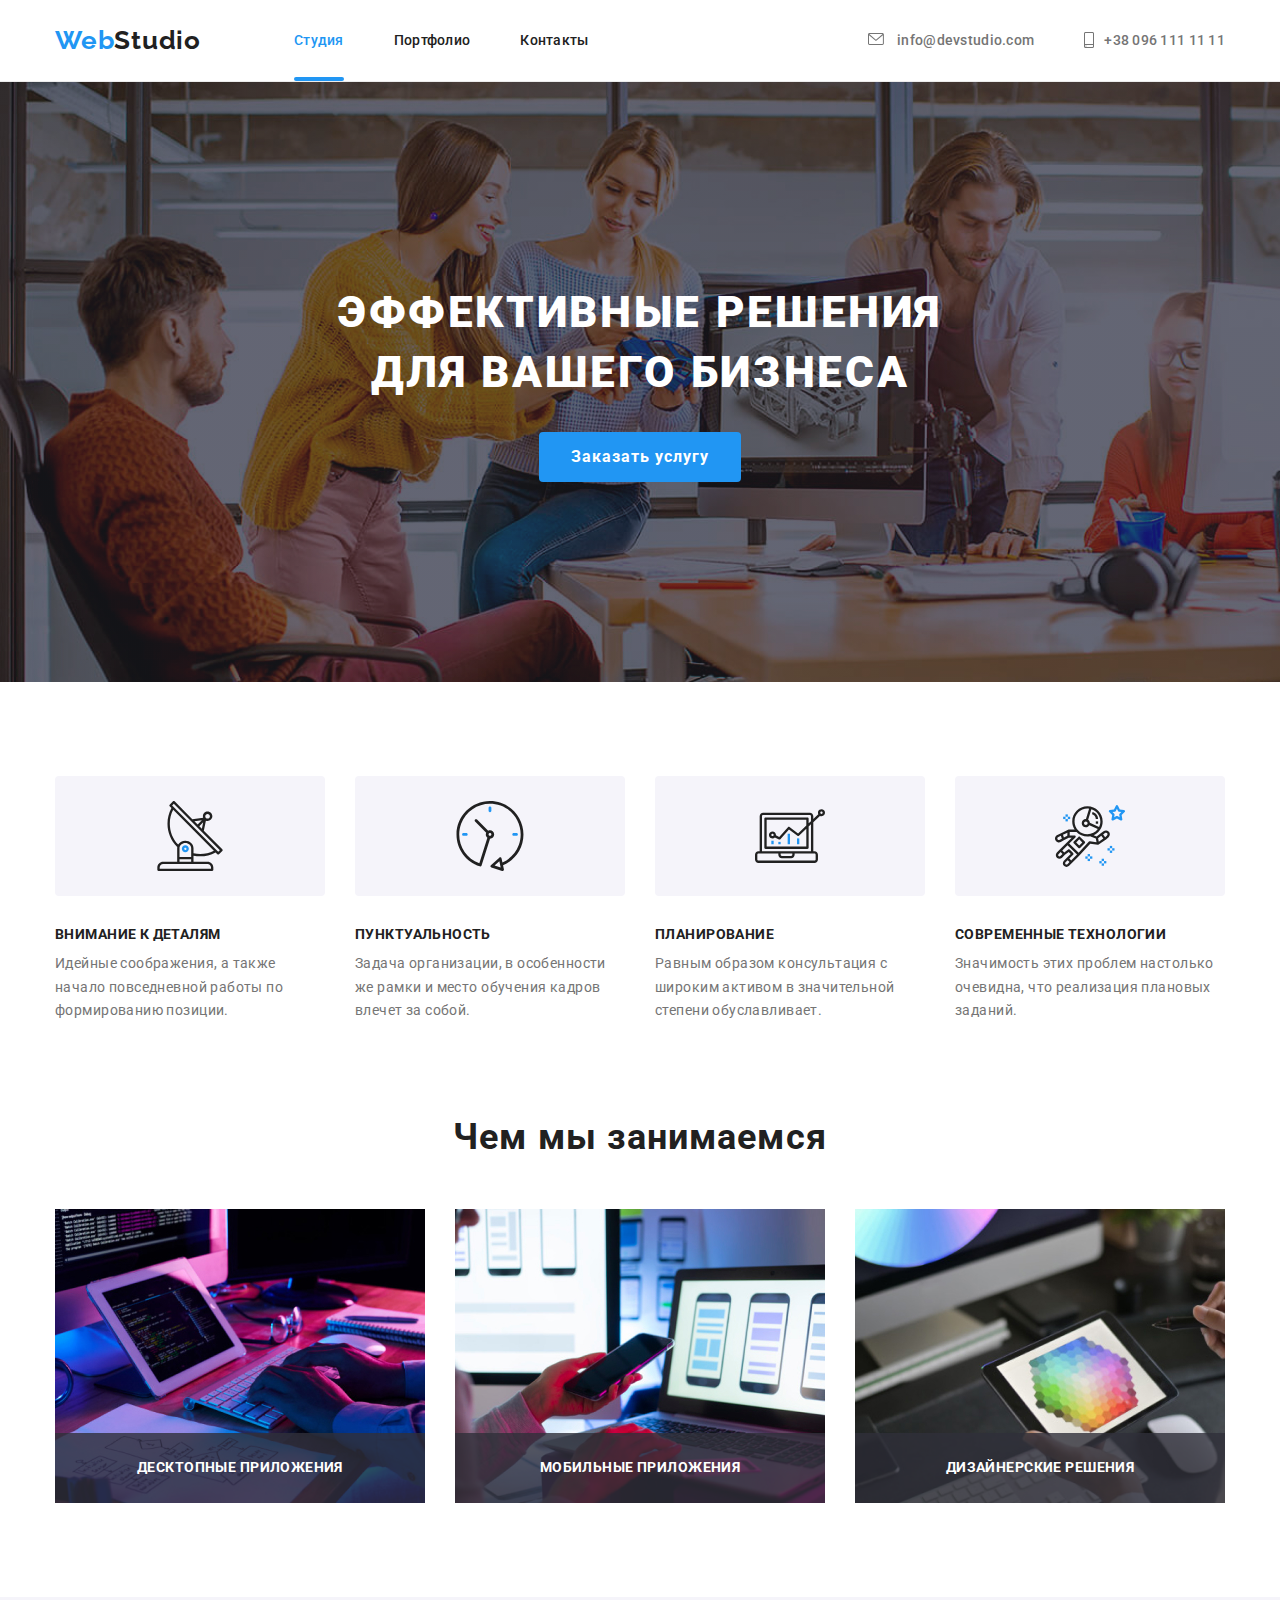
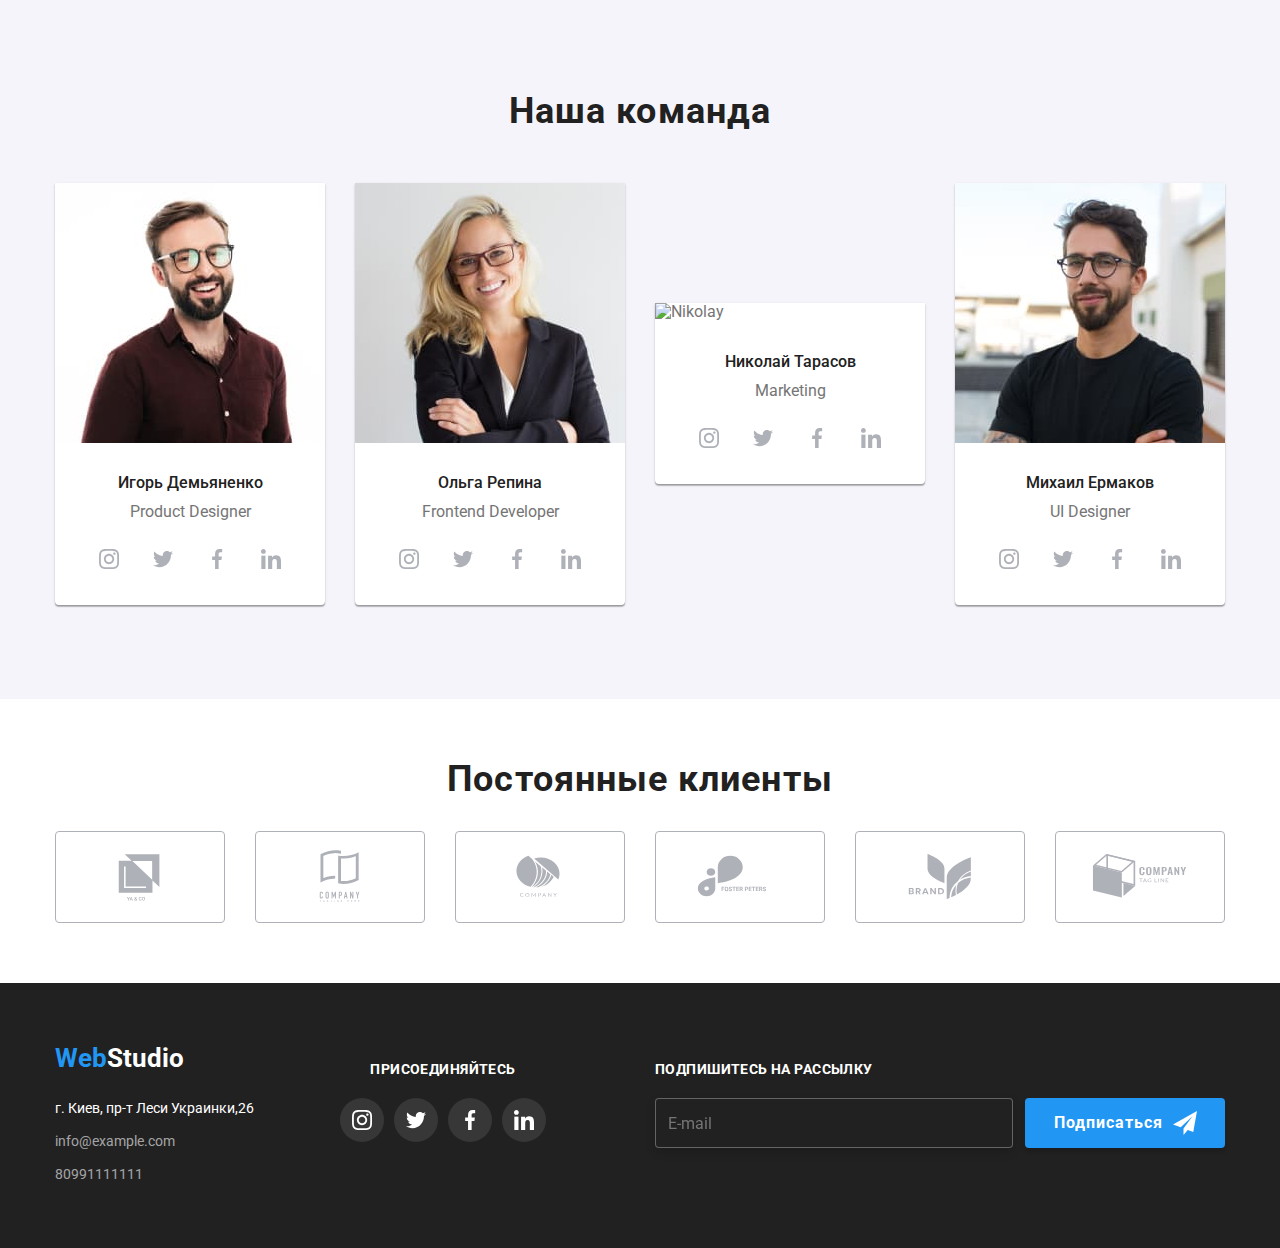
==== commit 8ca7a4de: "fixed work8" ====
--- a/index.html
+++ b/index.html
@@ -246,15 +246,36 @@
           <h2 class="bold">Чем мы занимаемся</h2>
           <ul class="picture">
             <li>
-              <img src="./img/desktop/box1.jpg" alt="клава" width="370" />
+              <img
+                srcset="
+                  ./img/desktop/box1.jpg 370w,
+                  ./img/desktop/box2x1.jpg 740px"
+                src="./img/desktop/box1.jpg"
+                alt="клава"
+                width="370"
+              />
               <h3 class="pic-title">Десктопные приложения</h3>
             </li>
             <li>
-              <img src="./img/desktop/box2.jpg" alt="телефон" width="370" />
+              <img
+                srcset="
+                  ./img/desktop/box2.jpg 370w,
+                  ./img/desktop/box2x2.jpg 740px"
+                src="./img/desktop/box2.jpg"
+                alt="клава"
+                width="370"
+              />
               <h3 class="pic-title">Мобильные приложения</h3>
             </li>
             <li>
-              <img src="./img/desktop/box3.jpg" alt="планшет" width="370" />
+              <img
+                srcset="
+                  ./img/desktop/box3.jpg 370w,
+                  ./img/desktop/box2x3.jpg 740px"
+                src="./img/desktop/box3.jpg"
+                alt="клава"
+                width="370"
+              />
               <h3 class="pic-title">Дизайнерские решения</h3>
             </li>
           </ul>
@@ -330,7 +351,6 @@
             <li class="border-radius">
               <img
                 class="img-block"
-                class="photo-prof"
                 srcset="
                   ./img/desktop/Olga.jpg    270w,
                   ./img/tablet/Olga.tab.jpg 354w,
@@ -391,7 +411,6 @@
             <li class="border-radius">
               <img
                 class="img-block"
-                class="photo-prof"
                 srcset="
                   ./img/desktop/Nikolay.jpg      270w,
                   ./img/tablet/Nikolay.tab.jpg   354w,
--- a/css/main.min.css
+++ b/css/main.min.css
@@ -1 +1 @@
-:root{--primery-color: #757575;--secondary-color: #212121;--accent-color: #2196f3;--white-color: #ffffff;--animation: 250ms cubic-bezier(0.4, 0, 0.2, 1)}body{background-color:#fff;color:var(--primery-color);font-family:Roboto,sans-serif}ul{list-style:none}img{display:block}.conteiner{padding-left:15px;padding-right:15px;margin:0}.box-header{display:flex;align-items:flex-start}@media screen and (min-width: 768px){.conteiner{justify-content:space-between;align-items:center}.mobile-icon{display:none}}@media screen and (min-width: 1200px){.conteiner{padding-left:15px;padding-right:15px;margin:0 auto}}.backdrop{position:fixed;top:0;left:0;width:100%;height:100%;background:rgba(0,0,0,.2);opacity:1;transition:opacity 500ms linear,visibility 500ms linear;z-index:10;overflow-y:scroll}.backdrop.is-hidden{opacity:0;pointer-events:none}.modal-button{position:absolute;width:30px;height:30px;top:8px;right:8px;border:1px solid rgba(0,0,0,.1);background-color:rgba(0,0,0,0);border-radius:50%}.close-icon{transition:transform .5s ease,border-radius .3s ease,background .4s ease;width:11px;height:11px}.close-icon:hover,.close-icon:focus{fill:var(--accent-color);transform:rotate(0.5turn)}.button{min-width:200px;border:none;display:inline-block;border-radius:4px;padding:10px 32px;text-align:center;font-weight:700;font-style:normal;font-size:16px;line-height:1.9;letter-spacing:.06em;background-color:var(--accent-color);color:var(--white-color);position:relative;transition:var(--animation)}.button:hover,.button:focus{background-color:#188ce8}.footer-submit{background-color:var(--accent-color);border:none;margin:0 auto;width:200px;height:50px;padding:10px 29px;font-style:normal;font-weight:700;position:relative;box-shadow:0px 4px 4px rgba(0,0,0,.15);border-radius:4px;transition:var(--animation)}.footer-submit:hover,.footer-submit:focus{background-color:#188ce8}.footer-submit__icon{position:absolute;top:13px;right:28px}.footer-submit__btn{background-color:rgba(0,0,0,0);color:var(--white-color);width:109px;font-weight:700;font-size:16px;line-height:30px;font-size:1.88;border:none;display:flex;align-items:center;text-align:center;letter-spacing:.06em;padding:0;margin:0;margin-right:10px}.footer-button{display:flex;flex-direction:column;align-items:center;margin-bottom:60px}.under{display:flex;padding-left:0;margin-top:20px}.under li :hover,.under li :focus{background-color:var(--accent-color)}.under__icon{padding:0;background:rgba(255,255,255,.1);display:flex;padding:0;width:44px;height:44px;border-radius:50%;border:none;justify-content:center;align-items:center}.under__icon:hover,.under__icon:focus{background-color:var(--accent-color)}.under__icon:hover .under__instagram,.under__icon:hover .under__twitter,.under__icon:hover .under__facebook,.under__icon:hover .under__linkedin{fill:var(--white-color)}.under__icon:focus .under__instagram,.under__icon:focus .under__twitter,.under__icon:focus .under__facebook,.under__icon:focus .under__linkedin{fill:var(--white-color)}.under__instagram,.under__twitter,.under__facebook,.under__linkedin{fill:var(--white-color)}@media screen and (min-width: 1200px){.under{margin-left:70px}.footer-button{margin:0}}.clients{padding:60px 15px}.clients h2{margin-bottom:30px}.button-clien{margin:0;padding:0;display:grid;grid-template-columns:repeat(2, auto);gap:30px;list-style-type:none}@media screen and (min-width: 768px){.button-clien{grid-template-columns:repeat(3, auto);gap:30px}}@media screen and (min-width: 1200px){.button-clien{display:flex;justify-content:space-between}}@media screen and (min-width: 1200px){.button-clien{display:flex;justify-content:space-between}.button-clien li{width:170px;height:92px}}.button-user{display:flex;justify-content:center;align-items:center;margin:0;padding:0;height:92px;background-color:rgba(0,0,0,0);border:1px solid currentColor;border-radius:4px;color:#afb1b8;transition:color var(--animation)}.button-user:hover,.button-user:focus{border-color:var(--logo-focus-color);color:var(--logo-focus-color)}.button-group{fill:currentColor;width:106px;height:60px}.wrap__input{font-weight:400;font-size:16px;line-height:20px;padding:15px 12px;color:rgba(255,255,255,.6);background-color:var(--secondary-color);border:1px solid rgba(255,255,255,.3);filter:drop-shadow(0px 4px 4px rgba(0, 0, 0, 0.15));border-radius:4px;outline:none;margin-bottom:20px;height:50px}.footer-form h3{margin-top:72px;text-align:center;padding:0;margin-top:0;margin-bottom:20px;font-weight:700;font-size:14px;line-height:1.14;letter-spacing:.03em;text-transform:uppercase}.wrap{display:flex;flex-wrap:wrap;justify-content:center}@media screen and (max-width: 767px){.wrap{display:block;text-align:center}.wrap__input{max-width:450px;width:100%}}@media screen and (min-width: 768px)and (max-width: 1199px){.wrap{display:block}.footer{margin-right:165px}.wrap__input{width:450px;height:50px}}@media screen and (min-width: 1200px){.footer-form{margin-left:93px}.footer-form h3{text-align:left}.footer-submit{margin:0;margin-left:12px}.wrap__input{padding:15px 12px;width:358px}}.comand-under{display:flex;justify-content:center;margin:0;padding:0 32px;list-style:none}.comand-under :not(:last-child){margin-right:10px}.comand-under li{padding:0;box-shadow:none;width:44px;height:44px}.button-icon{fill:var(--white-color);display:flex;padding:0;width:44px;height:44px;border-radius:50%;border:none;justify-content:center;align-items:center;position:relative;transition:var(--animation)}.comand-under .button-icon{fill:#afb1b8}.comand-under .button-icon:hover,.comand-under .button-icon:focus{background-color:var(--accent-color)}.button-icon:hover .button-instagram,.button-icon:hover .button-twitter,.button-icon:hover .button-facebook,.button-icon:hover .button-linkedin{fill:var(--white-color)}.button-icon:focus .button-instagram,.button-icon:focus .button-twitter,.button-icon:focus .button-facebook,.button-icon:focus .button-linkedin{fill:var(--white-color)}.modal{padding:40px;max-width:450px;min-height:609px;width:100%;position:absolute;top:50%;left:50%;transform:translate(-50%, -50%);background-color:#fff;box-shadow:0px 1px 3px rgba(0,0,0,.12),0px 1px 1px rgba(0,0,0,.14),0px 2px 1px rgba(0,0,0,.2);border-radius:4px;transition:transform 500ms linear}.modal-title{margin:0;padding:0;font-weight:700;margin-bottom:12px;font-size:20px;line-height:1.15;text-align:center;letter-spacing:.03em;color:var(--primary-text-color)}@media screen and (min-width: 1200px){.modal{max-width:528px;min-height:581px}}.form-button{font-weight:700;border:none;min-width:200px;margin:0 auto;display:inline-block;border-radius:4px;padding:10px 55px;text-align:center;font-size:16px;line-height:1.9;letter-spacing:.06em;background-color:var(--accent-color);color:var(--white-color);transition:var(--animation)}.form-button:hover,.form-button:focus{background:#188ce8;box-shadow:0px 4px 4px rgba(0,0,0,.15)}.form-text{display:block;margin-bottom:5px;text-align:left;font-weight:400;font-size:12px}.check-form{display:flex;justify-content:center;align-items:center;margin-bottom:30px}.check-input{appearance:none}.check-box{margin-right:8px;margin-left:12px;width:15px;height:15px;border:2px solid #000;border-radius:4px;background-repeat:no-repeat;background-position:center;background-size:contain}.check-input:checked+.check-box{background-color:var(--accent-color);background-image:url(../img/check.svg);border:none}.checkbox-text{text-align:left;font-weight:400;font-size:14px;line-height:1.71;color:var(--primery-color);letter-spacing:.03em}.form-link{color:var(--accent-color)}.logo{color:var(--accent-color);font-family:raleway,sans-serif;text-decoration:none;letter-spacing:.03em;font-weight:700;font-size:24px;line-height:28px}.logo-logo{transition:var(--animation);color:var(--secondary-color)}.logo-logo:hover,.logo-logo:focus{color:var(--accent-color)}.logo{display:block;padding-top:13px}@media screen and (min-width: 768px){.logo{margin-right:88px;font-size:26px;line-height:1.2;padding:0}}@media screen and (min-width: 1200px){.logo{margin-right:93px}}@media screen and (max-width: 767px){.button-list{margin:0;padding:0;display:flex;flex-wrap:wrap;justify-content:left;column-gap:8px;row-gap:15px}}@media screen and (min-width: 768px){.button-list{display:flex;justify-content:center;padding:0}}.button-list__second{font-family:Roboto,sans-serif;font-style:normal;font-weight:500;font-size:16px;line-height:1.6;cursor:pointer}.button-list__second{padding:6px 22px;border:none;border-radius:4px;transition:var(--animation)}.button-list__second:hover,.button-list__second:focus{color:var(--white-color);background-color:var(--accent-color)}.button-list__second-current{color:var(--white-color);background-color:var(--accent-color);padding:6px 22px;border-radius:4px}.button-list li+li{margin-left:8px}.links{color:var(--primery-color);font-style:normal;font-weight:500;font-size:14px;line-height:16px;letter-spacing:1.6}@media screen and (min-width: 1200px){.button-list{display:flex;justify-content:center;margin-top:0;margin-bottom:50px;padding-left:0}}.header-page{border-bottom:1px solid #ececec}.mobile-menu-open{position:absolute;display:inline-flex;margin:0;padding:0;border:none;background:rgba(0,0,0,0);top:6px;right:8px}.mobile-menu__container{margin-top:auto}.box-header{position:relative}.mobile-menu{display:none;position:fixed;z-index:20;width:100%;height:100%;padding:48px 40px;top:0;left:0;background-color:#fff}.mobile-menu.is-open{display:flex;flex-direction:column}.mobile-menu__close{width:40px;height:40px;position:absolute;top:5px;right:8px;margin:0;padding:0;border:none;background:rgba(0,0,0,0)}.menu-social{margin:0;padding:0;display:flex;flex-wrap:wrap}.menu__social li:not(:last-child){margin-right:10px;padding-right:10px;border-right:1px solid rgba(33,33,33,.2)}.menu-list{margin:0;padding:0;text-align:left}.menu-list li:not(:last-child){margin-bottom:32px}.menu-social{margin:0;padding:0;display:flex;flex-wrap:wrap}.menu-social li:not(:last-child){margin-right:10px;padding-right:10px;border-right:1px solid rgba(33,33,33,.2)}.menu-social__link{font-weight:500;font-size:18px;line-height:22px;text-decoration:none;letter-spacing:.02em;color:#2196f3}.menu-list__link{font-weight:500;font-size:40px;line-height:47px;letter-spacing:.02em;text-decoration:none;color:#212121}.menu-list__link:hover,.menu-list__link:focus{color:#2196f3}.menu-list__curent{color:var(--accent-color)}.menu-contact{margin:0;padding:0;text-align:left;margin-bottom:64px}.menu-contact li{margin-bottom:32px}.menu-contact__item{font-weight:500;font-size:24px;line-height:28px;text-decoration:none;letter-spacing:.02em;text-decoration:none;color:#757575}@media screen and (max-width: 767px){.site-nav .link{display:none}}@media screen and (min-width: 768px){.nav-head{display:flex;justify-content:space-evenly;align-items:center}.site-nav{display:flex;margin:0;padding:0}.site-nav li:not(:last-child){margin-right:50px}}.site-nav .link{color:var(--secondary-color);text-decoration:none;font-style:normal;font-weight:500;font-size:14px;line-height:1.2;letter-spacing:.02em;padding:32px 0;position:relative;transition:var(--animation)}.site-nav .link:hover,.site-nav .link:focus{color:var(--accent-color)}.site-nav .link.current{color:var(--accent-color);text-decoration:none;padding:32px 0;position:relative}.site-nav .link.current:after{content:"";position:absolute;border-radius:2px;width:100%;height:4px;background:var(--accent-color);bottom:0;left:0}@media screen and (min-width: 1200px){.site-nav{display:flex;margin:0;padding:0}.site-nav:hover,.site-nav:focus{color:var(--accent-color)}.site-nav:hover .site-nav.link,.site-nav:focus .site-nav.link{padding:0}}@media screen and (max-width: 767px){.auth-nav .link{display:none}}@media screen and (min-width: 768px){.auth-nav .link{display:block;color:var(--primery-color);text-decoration:none;font-style:normal;font-weight:500;font-size:14px;line-height:1.2;letter-spacing:.02em;padding:0;margin:0;position:relative;transition:var(--animation)}.link.phone{margin-top:10px}.auth-email{margin-right:10px;fill:currentColor}.auth-email:hover,.auth-email:focus{fill:currentColor}}.auth-phone{margin-right:10px;fill:currentColor}.auth-nav{margin:0;padding:0;padding-top:21px;padding-bottom:21px;align-items:center}@media screen and (min-width: 1200px){.auth-nav{display:flex;margin:0;padding:0;align-items:center}.link{display:flex;align-items:center}.link:hover,.link:focus{color:var(--accent-color)}.link.phone{display:flex;align-items:center;margin-top:0}.auth-nav li:last-child{margin-left:50px}.auth-nav li:last-child li{margin-left:0}}.auth-nav .link{padding:0}.section-main{padding-top:118px;padding-bottom:118px;text-align:center;max-width:1600px;background-size:cover;margin-left:auto;margin-right:auto;background-image:linear-gradient(to right, rgba(47, 48, 58, 0.4), rgba(47, 48, 58, 0.4)),url("../../img/mobile/Header-mob.jpg");background-repeat:no-repeat}.white{margin:0;margin-left:auto;margin-right:auto;max-width:360px;margin-bottom:30px;font-weight:900;font-size:26px;line-height:1.6;letter-spacing:.06em;text-transform:uppercase;color:var(--white-color)}@media screen and (min-width: 768px){.section-main{background-image:linear-gradient(to right, rgba(47, 48, 58, 0.4), rgba(47, 48, 58, 0.4)),url("../../img/tablet/Header.tab.jpg")}}@media screen and (min-width: 1200px){.section-main{padding-top:200px;padding-bottom:200px;background-image:linear-gradient(to right, rgba(47, 48, 58, 0.4), rgba(47, 48, 58, 0.4)),url("../../img/desktop/fon.jpg")}}.model-title{margin:0;padding:0;font-weight:700;margin-bottom:12px;font-size:20px;line-height:1.15;text-align:center;letter-spacing:.03em;color:var(--secondary-color)}.form{display:flex;flex-direction:column;padding:40px}.form-label{display:block;text-align:left}.form-input{padding-left:42px;height:40px;width:100%;border:1px solid rgba(33,33,33,.2);border-radius:4px;outline:none;transition:border-color var(--animation)}.form-input:focus{border-color:var(--accent-color)}.form-input:focus+.form-img{fill:var(--accent-color)}.form-w-img{position:relative}.form-img{position:absolute;top:50%;left:12px;transform:translateY(-50%);transition:backround-color var(--animation)}.form-label:not(:last-child){margin-bottom:10px}.form-name{display:block;margin-bottom:4px;text-align:left;font-size:12px;line-height:1.16;letter-spacing:.01em}.form-input.form-textarea{width:100%;height:120px;resize:none;margin-bottom:20px;padding:10px 16px;outline:none;border:1px solid rgba(33,33,33,.2);border-radius:4px;transition:border-color var(--animation)}.form-textarea::placeholder{color:rgba(117,117,117,.5)}.form-textarea:focus{border-color:var(--accent-color)}.sect-icon{height:120px;background-repeat:no-repeat;background-position:center;background-color:#f5f4fa;margin-bottom:30px;border-radius:4px;display:flex;justify-content:center;align-items:center;background-size:contain}.skils{font-size:0}.section-home{padding-top:60px;padding-bottom:60px}.title-text li{max-width:450px;margin:0 auto;margin-bottom:30px}@media screen and (min-width: 768px){.title-text{margin:0;display:grid;grid-template-columns:repeat(2, auto);gap:30px}.title-text li{width:354px;margin:0 auto}.title-text h3{text-align:left}}@media screen and (min-width: 1200px){.section-home{padding-top:94px;padding-bottom:94px}.title-text{display:flex;justify-content:center;margin:0;padding:0}.title-text li{width:270px;margin:0}}.title-text{margin:0;padding:0}.title{margin-bottom:10px;color:var(--secondary-color);font-weight:700;font-size:14px;line-height:16px;letter-spacing:.03em;text-transform:uppercase;text-align:center}.text{color:var(--primery-color);font-weight:400;font-size:14px;line-height:1.7;letter-spacing:.03em;margin:0}.profess{color:var(--primery-color);text-align:center;font-style:normal;font-weight:400;font-size:16px;line-height:1.2;margin-bottom:16px;margin-top:0}@media screen and (max-width: 1199px){.section-info{display:none}}.section-info{margin:0;padding-top:94px;padding-bottom:94px}.bold{margin:0;margin-bottom:30px;font-weight:700;font-size:28px;line-height:33px;text-align:center;letter-spacing:.03em;color:var(--secondary-color)}@media screen and (min-width: 1200px){.picture{display:flex;justify-content:center;margin:0 auto;padding:0;position:relative}.picture li:not(:last-child){margin-right:30px}.pic-title{bottom:0;padding:27px 0px;margin:0;width:370px;position:absolute;font-size:14px;line-height:1.14;text-align:center;letter-spacing:.03em;text-transform:uppercase;color:var(--white-color);background:rgba(47,48,58,.8)}}.photo-prof{display:block;margin:0;padding:0;max-width:100%}.comand-prof{padding-top:30px;padding-bottom:24px}.sect{padding-top:60px;padding-bottom:60px;background-color:#f5f4fa}.comand.block{padding:0;margin:0;flex-direction:column;align-items:center;display:flex}.border-radius{background:#fff;box-shadow:0px 1px 3px rgba(0,0,0,.12),0px 1px 1px rgba(0,0,0,.14),0px 2px 1px rgba(0,0,0,.2);border-radius:0px 0px 4px 4px}.title-name{text-align:center;padding:0;margin-bottom:10px;margin-top:0}@media screen and (max-width: 767px){.border-radius:not(:last-child){margin-bottom:30px}}@media screen and (min-width: 768px){.img-block{width:100%}.comand.block{display:grid;grid-template-columns:repeat(2, auto);gap:30px}}@media screen and (min-width: 1200px){.comand.sect{padding-top:94px;padding-bottom:94px}.comand.block{display:flex;flex-direction:row;justify-content:center;margin:0;padding:0}.bold{margin:0;margin-bottom:50px;font-size:36px;line-height:1.16}}.footer{display:flex;flex-direction:column;align-items:center}.footer-title{font-weight:700;font-size:14px;line-height:1.14;letter-spacing:.03em;text-transform:uppercase;margin-bottom:0;margin-top:0}.under li+li{margin-left:10px;border:none}.footer-block{position:relative;background-color:var(--secondary-color);padding-top:60px;padding-bottom:60px}.footer-block{color:var(--white-color);font-style:normal;font-weight:700;font-size:26px;line-height:1.2}.footer__logo{color:var(--accent-color);margin-right:0;text-decoration:none;margin-bottom:20px}.footer__logo-log{color:var(--white-color)}.address{display:flex;flex-direction:column;align-items:center;padding:0;margin:0;margin-bottom:60px}.address :not(:first-child) :hover,.address :not(:first-child) :focus{color:var(--accent-color)}.address__link{text-align:center;color:rgba(255,255,255,.6);font-style:normal;font-weight:400;font-size:14px;line-height:2;text-decoration:none}.address__link-white{color:var(--white-color);font-weight:400;font-size:14px;line-height:24px;text-decoration:none}@media screen and (min-width: 768px){.conteiner.foot{display:flex;flex-wrap:wrap;justify-content:space-around;max-width:768px;margin:0 auto}}@media screen and (min-width: 1200px){.conteiner.foot{display:flex;justify-content:baseline;max-width:1200px}.address{margin:0}.adress-cont{align-items:flex-start}.footer-title{font-weight:700;font-size:14px;line-height:1.14;letter-spacing:.03em;text-transform:uppercase;margin-left:70px;margin-bottom:0;margin-top:0}.footer-block{background-color:var(--secondary-color);padding-top:60px;padding-bottom:60px}}.mega-content{padding-bottom:60px;padding-top:60px}.content{font-size:0}.img-portfolio li{margin-right:30px;margin-bottom:30px}.img-portfolio li li:hover,.img-portfolio li li:focus{box-shadow:0px 1px 1px rgba(0,0,0,.12),0px 4px 4px rgba(0,0,0,.06),1px 4px 6px rgba(0,0,0,.16)}.img-portfolio__contein{padding:20px 24px;background:#fff;border:1px solid #eee}.img-portfolio__boldtext{color:var(--secondary-color);font-style:normal;font-weight:700;font-size:18px;line-height:2;margin:0}img{border:none;width:100%}.img-portfolio__title{margin:0;margin-top:4px;color:var(--primery-color);font-style:normal;font-weight:400;font-size:16px;line-height:1.9}.img-portfolio__block{position:relative;overflow:hidden}.img-portfolio__text{display:inline-block;position:absolute;width:100%;height:100%;bottom:-1px;left:0;margin:0;padding:63px 24px;font-size:18px;line-height:1.55;letter-spacing:.03em;color:var(--white-color);transition:transform 250ms cubic-bezier(0.4, 0, 0.2, 1);transform:translateY(100%);background:rgba(33,150,243,.9)}.img-portfolio__list:hover .img-portfolio__text,.img-portfolio__list:focus .img-portfolio__text{transform:translateY(0);bottom:0}.title-name{color:var(--secondary-color);font-style:normal;font-weight:500;font-size:16px;line-height:19px}.img-portfolio__list a{text-decoration:none}@media screen and (min-width: 768px){.img-portfolio{display:grid;grid-template-columns:repeat(2, auto);gap:30px;margin:0;padding-top:36px}.img-portfolio li{margin-bottom:0}}@media screen and (min-width: 1200px){.mega-content{padding-bottom:94px;padding-top:94px}.img-portfolio{display:grid;grid-template-columns:repeat(3, auto);gap:30px}.img-portfolio li:nth-child(3n){margin-right:0}.img-portfolio li:nth-last-child(-n+3){margin-bottom:0}}/*# sourceMappingURL=main.min.css.map */+:root{--primery-color: #757575;--secondary-color: #212121;--accent-color: #2196f3;--white-color: #ffffff;--animation: 250ms cubic-bezier(0.4, 0, 0.2, 1)}body{background-color:#fff;color:var(--primery-color);font-family:Roboto,sans-serif}ul{list-style:none}img{display:block}.conteiner{padding-left:15px;padding-right:15px;margin:0}.box-header{display:flex;align-items:flex-start}@media screen and (min-width: 768px){.conteiner{max-width:1200px;justify-content:space-between;align-items:center}.mobile-icon{display:none}}@media screen and (min-width: 1200px){.conteiner{width:1200px;padding-left:15px;padding-right:15px;margin:0 auto}}.backdrop{position:fixed;top:0;left:0;width:100%;height:100%;background:rgba(0,0,0,.2);opacity:1;transition:opacity 500ms linear,visibility 500ms linear;z-index:10;overflow-y:scroll}.backdrop.is-hidden{opacity:0;pointer-events:none}.modal-button{position:absolute;width:30px;height:30px;top:8px;right:8px;border:1px solid rgba(0,0,0,.1);background-color:rgba(0,0,0,0);border-radius:50%}.close-icon{transition:transform .5s ease,border-radius .3s ease,background .4s ease;width:11px;height:11px}.close-icon:hover,.close-icon:focus{fill:var(--accent-color);transform:rotate(0.5turn)}.button{min-width:200px;border:none;display:inline-block;border-radius:4px;padding:10px 32px;text-align:center;font-weight:700;font-style:normal;font-size:16px;line-height:1.9;letter-spacing:.06em;background-color:var(--accent-color);color:var(--white-color);position:relative;transition:var(--animation)}.button:hover,.button:focus{background-color:#188ce8}.footer-submit{background-color:var(--accent-color);border:none;margin:0 auto;width:200px;height:50px;padding:10px 29px;font-style:normal;font-weight:700;position:relative;box-shadow:0px 4px 4px rgba(0,0,0,.15);border-radius:4px;transition:var(--animation)}.footer-submit:hover,.footer-submit:focus{background-color:#188ce8}.footer-submit__icon{position:absolute;top:13px;right:28px}.footer-submit__btn{background-color:rgba(0,0,0,0);color:var(--white-color);width:109px;font-weight:700;font-size:16px;line-height:30px;font-size:1.88;border:none;display:flex;align-items:center;text-align:center;letter-spacing:.06em;padding:0;margin:0;margin-right:10px}.footer-button{display:flex;flex-direction:column;align-items:center;margin-bottom:60px}.under{display:flex;padding-left:0;margin-top:20px}.under li :hover,.under li :focus{background-color:var(--accent-color)}.under__icon{padding:0;background:rgba(255,255,255,.1);display:flex;padding:0;width:44px;height:44px;border-radius:50%;border:none;justify-content:center;align-items:center}.under__icon:hover,.under__icon:focus{background-color:var(--accent-color)}.under__icon:hover .under__instagram,.under__icon:hover .under__twitter,.under__icon:hover .under__facebook,.under__icon:hover .under__linkedin{fill:var(--white-color)}.under__icon:focus .under__instagram,.under__icon:focus .under__twitter,.under__icon:focus .under__facebook,.under__icon:focus .under__linkedin{fill:var(--white-color)}.under__instagram,.under__twitter,.under__facebook,.under__linkedin{fill:var(--white-color)}@media screen and (min-width: 1200px){.under{margin-left:70px}.footer-button{margin:0}}.clients{padding:60px 15px}.clients h2{margin-bottom:30px}.button-clien{margin:0;padding:0;display:grid;grid-template-columns:repeat(2, auto);gap:30px;list-style-type:none}@media screen and (min-width: 768px){.button-clien{grid-template-columns:repeat(3, auto);gap:30px}}@media screen and (min-width: 1200px){.button-clien{display:flex;justify-content:space-between}}@media screen and (min-width: 1200px){.button-clien{display:flex;justify-content:space-between}.button-clien li{width:170px;height:92px}}.button-user{display:flex;justify-content:center;align-items:center;margin:0;padding:0;height:92px;background-color:rgba(0,0,0,0);border:1px solid currentColor;border-radius:4px;color:#afb1b8;transition:color var(--animation)}.button-user:hover,.button-user:focus{border-color:var(--logo-focus-color);color:var(--logo-focus-color)}.button-group{fill:currentColor;width:106px;height:60px}.wrap__input{font-weight:400;font-size:16px;line-height:20px;padding:15px 12px;color:rgba(255,255,255,.6);background-color:var(--secondary-color);border:1px solid rgba(255,255,255,.3);filter:drop-shadow(0px 4px 4px rgba(0, 0, 0, 0.15));border-radius:4px;outline:none;margin-bottom:20px;height:50px}.footer-form h3{margin-top:72px;text-align:center;padding:0;margin-top:0;margin-bottom:20px;font-weight:700;font-size:14px;line-height:1.14;letter-spacing:.03em;text-transform:uppercase}.wrap{display:flex;flex-wrap:wrap;justify-content:center}@media screen and (max-width: 767px){.wrap{display:block;text-align:center}.wrap__input{max-width:450px;width:100%}}@media screen and (min-width: 768px)and (max-width: 1199px){.wrap{display:block}.footer{margin-right:165px}.wrap__input{width:450px;height:50px}}@media screen and (min-width: 1200px){.footer-form{margin-left:93px}.footer-form h3{text-align:left}.footer-submit{margin:0;margin-left:12px}.wrap__input{padding:15px 12px;width:358px}}.comand-under{display:flex;justify-content:center;margin:0;padding:0 32px;list-style:none}.comand-under :not(:last-child){margin-right:10px}.comand-under li{padding:0;box-shadow:none;width:44px;height:44px}.button-icon{fill:var(--white-color);display:flex;padding:0;width:44px;height:44px;border-radius:50%;border:none;justify-content:center;align-items:center;position:relative;transition:var(--animation)}.comand-under .button-icon{fill:#afb1b8}.comand-under .button-icon:hover,.comand-under .button-icon:focus{background-color:var(--accent-color)}.button-icon:hover .button-instagram,.button-icon:hover .button-twitter,.button-icon:hover .button-facebook,.button-icon:hover .button-linkedin{fill:var(--white-color)}.button-icon:focus .button-instagram,.button-icon:focus .button-twitter,.button-icon:focus .button-facebook,.button-icon:focus .button-linkedin{fill:var(--white-color)}.modal{padding:40px;max-width:450px;min-height:609px;width:100%;position:absolute;top:50%;left:50%;transform:translate(-50%, -50%);background-color:#fff;box-shadow:0px 1px 3px rgba(0,0,0,.12),0px 1px 1px rgba(0,0,0,.14),0px 2px 1px rgba(0,0,0,.2);border-radius:4px;transition:transform 500ms linear}.modal-title{margin:0;padding:0;font-weight:700;margin-bottom:12px;font-size:20px;line-height:1.15;text-align:center;letter-spacing:.03em;color:var(--primary-text-color)}@media screen and (min-width: 1200px){.modal{max-width:528px;min-height:581px}}.form-button{font-weight:700;border:none;min-width:200px;margin:0 auto;display:inline-block;border-radius:4px;padding:10px 55px;text-align:center;font-size:16px;line-height:1.9;letter-spacing:.06em;background-color:var(--accent-color);color:var(--white-color);transition:var(--animation)}.form-button:hover,.form-button:focus{background:#188ce8;box-shadow:0px 4px 4px rgba(0,0,0,.15)}.form-text{display:block;margin-bottom:5px;text-align:left;font-weight:400;font-size:12px}.check-form{display:flex;justify-content:center;align-items:center;margin-bottom:30px}.check-input{appearance:none}.check-box{margin-right:8px;margin-left:12px;width:15px;height:15px;border:2px solid #000;border-radius:4px;background-repeat:no-repeat;background-position:center;background-size:contain}.check-input:checked+.check-box{background-color:var(--accent-color);background-image:url(../img/check.svg);border:none}.checkbox-text{text-align:left;font-weight:400;font-size:14px;line-height:1.71;color:var(--primery-color);letter-spacing:.03em}.form-link{color:var(--accent-color)}.logo{color:var(--accent-color);font-family:raleway,sans-serif;text-decoration:none;letter-spacing:.03em;font-weight:700;font-size:24px;line-height:28px}.logo-logo{transition:var(--animation);color:var(--secondary-color)}.logo-logo:hover,.logo-logo:focus{color:var(--accent-color)}.logo{display:block;padding-top:13px}@media screen and (min-width: 768px){.logo{margin-right:88px;font-size:26px;line-height:1.2;padding:0}}@media screen and (min-width: 1200px){.logo{margin-right:93px}}@media screen and (max-width: 767px){.button-list{margin:0;padding:0;display:flex;flex-wrap:wrap;justify-content:left;column-gap:8px;row-gap:15px}}@media screen and (min-width: 768px){.button-list{display:flex;justify-content:center;padding:0}}.button-list__second{font-family:Roboto,sans-serif;font-style:normal;font-weight:500;font-size:16px;line-height:1.6;cursor:pointer}.button-list__second{padding:6px 22px;border:none;border-radius:4px;transition:var(--animation)}.button-list__second:hover,.button-list__second:focus{color:var(--white-color);background-color:var(--accent-color)}.button-list__second-current{color:var(--white-color);background-color:var(--accent-color);padding:6px 22px;border-radius:4px;border-color:rgba(0,0,0,0)}.button-list li+li{margin-left:8px}.links{color:var(--primery-color);font-style:normal;font-weight:500;font-size:14px;line-height:16px;letter-spacing:1.6}@media screen and (min-width: 1200px){.button-list{display:flex;justify-content:center;margin-top:0;margin-bottom:50px;padding-left:0}}.header-page{border-bottom:1px solid #ececec}.mobile-menu-open{position:absolute;display:inline-flex;margin:0;padding:0;border:none;background:rgba(0,0,0,0);top:6px;right:8px}.mobile-menu__container{margin-top:auto}.box-header{position:relative}.mobile-menu{display:none;position:fixed;z-index:20;width:100%;height:100%;padding:48px 40px;top:0;left:0;background-color:#fff}.mobile-menu.is-open{display:flex;flex-direction:column}.mobile-menu__close{width:40px;height:40px;position:absolute;top:5px;right:8px;margin:0;padding:0;border:none;background:rgba(0,0,0,0)}.menu-social{margin:0;padding:0;display:flex;flex-wrap:wrap}.menu__social li:not(:last-child){margin-right:10px;padding-right:10px;border-right:1px solid rgba(33,33,33,.2)}.menu-list{margin:0;padding:0;text-align:left}.menu-list li:not(:last-child){margin-bottom:32px}.menu-social{margin:0;padding:0;display:flex;flex-wrap:wrap}.menu-social li:not(:last-child){margin-right:10px;padding-right:10px;border-right:1px solid rgba(33,33,33,.2)}.menu-social__link{font-weight:500;font-size:18px;line-height:22px;text-decoration:none;letter-spacing:.02em;color:#2196f3}.menu-list__link{font-weight:500;font-size:40px;line-height:47px;letter-spacing:.02em;text-decoration:none;color:#212121}.menu-list__link:hover,.menu-list__link:focus{color:#2196f3}.menu-list__curent{color:var(--accent-color)}.menu-contact{margin:0;padding:0;text-align:left;margin-bottom:64px}.menu-contact li{margin-bottom:32px}.menu-contact__item{font-weight:500;font-size:24px;line-height:28px;text-decoration:none;letter-spacing:.02em;text-decoration:none;color:#757575}@media screen and (max-width: 767px){.site-nav .link{display:none}}@media screen and (min-width: 768px){.nav-head{display:flex;justify-content:space-evenly;align-items:center}.site-nav{display:flex;margin:0;padding:0}.site-nav li:not(:last-child){margin-right:50px}}.site-nav .link{color:var(--secondary-color);text-decoration:none;font-style:normal;font-weight:500;font-size:14px;line-height:1.2;letter-spacing:.02em;padding:32px 0;position:relative;transition:var(--animation)}.site-nav .link:hover,.site-nav .link:focus{color:var(--accent-color)}.site-nav .link.current{color:var(--accent-color);text-decoration:none;padding:32px 0;position:relative}.site-nav .link.current:after{content:"";position:absolute;border-radius:2px;width:100%;height:4px;background:var(--accent-color);bottom:0;left:0}@media screen and (min-width: 1200px){.site-nav{display:flex;margin:0;padding:0}.site-nav:hover,.site-nav:focus{color:var(--accent-color)}.site-nav:hover .site-nav.link,.site-nav:focus .site-nav.link{padding:0}}@media screen and (max-width: 767px){.auth-nav .link{display:none}}@media screen and (min-width: 768px){.auth-nav .link{display:block;color:var(--primery-color);text-decoration:none;font-style:normal;font-weight:500;font-size:14px;line-height:1.2;letter-spacing:.02em;padding:0;margin:0;position:relative;transition:var(--animation)}.link.phone{margin-top:10px}.auth-email{margin-right:10px;fill:currentColor}.auth-email:hover,.auth-email:focus{fill:currentColor}}.auth-phone{margin-right:10px;fill:currentColor}.auth-nav{margin:0;padding:0;padding-top:21px;padding-bottom:21px;align-items:center}@media screen and (min-width: 1200px){.auth-nav{display:flex;margin:0;padding:0;align-items:center}.link{display:flex;align-items:center}.link:hover,.link:focus{color:var(--accent-color)}.link.phone{display:flex;align-items:center;margin-top:0}.auth-nav li:last-child{margin-left:50px}.auth-nav li:last-child li{margin-left:0}}.auth-nav .link{padding:0}.section-main{padding-top:118px;padding-bottom:118px;text-align:center;max-width:1600px;background-size:cover;margin-left:auto;margin-right:auto;background-image:linear-gradient(to right, rgba(47, 48, 58, 0.4), rgba(47, 48, 58, 0.4)),url("../img/mobile/Header-mob.jpg");background-repeat:no-repeat}@media screen and (min-width: 768px){.section-main{background-image:linear-gradient(to right, rgba(47, 48, 58, 0.4), rgba(47, 48, 58, 0.4)),url("../img/tablet/Header.tab.jpg")}}@media screen and (min-width: 1200px){.section-main{padding-top:200px;padding-bottom:200px;background-image:linear-gradient(to right, rgba(47, 48, 58, 0.4), rgba(47, 48, 58, 0.4)),url("../img/desktop/fon.jpg")}}.white{margin:0;margin-left:auto;margin-right:auto;max-width:360px;margin-bottom:30px;font-weight:900;font-size:26px;line-height:1.6;letter-spacing:.06em;text-transform:uppercase;color:var(--white-color)}.section-main{max-width:1600px;max-height:600px}@media screen and (min-width: 1200px){.white{font-weight:900;font-size:44px;line-height:60px;max-width:696px;text-align:center;letter-spacing:.06em;text-transform:uppercase}}.model-title{margin:0;padding:0;font-weight:700;margin-bottom:12px;font-size:20px;line-height:1.15;text-align:center;letter-spacing:.03em;color:var(--secondary-color)}.form{display:flex;flex-direction:column;padding:40px}.form-label{display:block;text-align:left}.form-input{padding-left:42px;height:40px;width:100%;border:1px solid rgba(33,33,33,.2);border-radius:4px;outline:none;transition:border-color var(--animation)}.form-input:focus{border-color:var(--accent-color)}.form-input:focus+.form-img{fill:var(--accent-color)}.form-w-img{position:relative}.form-img{position:absolute;top:50%;left:12px;transform:translateY(-50%);transition:backround-color var(--animation)}.form-label:not(:last-child){margin-bottom:10px}.form-name{display:block;margin-bottom:4px;text-align:left;font-size:12px;line-height:1.16;letter-spacing:.01em}.form-input.form-textarea{width:100%;height:120px;resize:none;margin-bottom:20px;padding:10px 16px;outline:none;border:1px solid rgba(33,33,33,.2);border-radius:4px;transition:border-color var(--animation)}.form-textarea::placeholder{color:rgba(117,117,117,.5)}.form-textarea:focus{border-color:var(--accent-color)}.sect-icon{height:120px;background-repeat:no-repeat;background-position:center;background-color:#f5f4fa;margin-bottom:30px;border-radius:4px;display:flex;justify-content:center;align-items:center;background-size:contain}.skils{font-size:0}.section-home{padding-top:60px;padding-bottom:60px}.title-text li{max-width:450px;margin:0 auto;margin-bottom:30px}@media screen and (min-width: 768px){.title-text{margin:0;display:grid;grid-template-columns:repeat(2, auto);gap:30px}.title-text li{width:354px;margin:0 auto}.title-text h3{text-align:left}}@media screen and (min-width: 1200px){.section-home{padding-top:94px;padding-bottom:94px}.title-text{display:flex;justify-content:center;margin:0;padding:0}.title-text li{width:270px;margin:0}}.title-text{margin:0;padding:0}.title{margin-bottom:10px;color:var(--secondary-color);font-weight:700;font-size:14px;line-height:16px;letter-spacing:.03em;text-transform:uppercase;text-align:center}.text{color:var(--primery-color);font-weight:400;font-size:14px;line-height:1.7;letter-spacing:.03em;margin:0}.profess{color:var(--primery-color);text-align:center;font-style:normal;font-weight:400;font-size:16px;line-height:1.2;margin-bottom:16px;margin-top:0}@media screen and (max-width: 1199px){.section-info{display:none}}.section-info{margin:0;padding-bottom:94px}.bold{margin:0;margin-bottom:30px;font-weight:700;font-size:28px;line-height:33px;text-align:center;letter-spacing:.03em;color:var(--secondary-color)}@media screen and (min-width: 1200px){.picture{display:flex;justify-content:center;margin:0 auto;padding:0;position:relative}.picture li:not(:last-child){margin-right:30px}.pic-title{bottom:0;padding:27px 0px;margin:0;width:370px;position:absolute;font-size:14px;line-height:1.14;text-align:center;letter-spacing:.03em;text-transform:uppercase;color:var(--white-color);background:rgba(47,48,58,.8)}}.photo-prof{display:block;margin:0;padding:0;max-width:100%}.comand-prof{padding-top:30px;padding-bottom:24px}.sect{padding-top:60px;padding-bottom:60px;background-color:#f5f4fa}.comand.block{padding:0;margin:0;flex-direction:column;align-items:center;display:flex}.border-radius{background:#fff;box-shadow:0px 1px 3px rgba(0,0,0,.12),0px 1px 1px rgba(0,0,0,.14),0px 2px 1px rgba(0,0,0,.2);border-radius:0px 0px 4px 4px}.title-name{text-align:center;padding:0;margin-bottom:10px;margin-top:0}@media screen and (max-width: 767px){.border-radius:not(:last-child){margin-bottom:30px}}@media screen and (min-width: 768px){.img-block{width:100%}.comand.block{display:grid;grid-template-columns:repeat(2, auto);gap:30px}}@media screen and (min-width: 1200px){.comand.sect{padding-top:94px;padding-bottom:94px}.comand.block{display:flex;flex-direction:row;justify-content:center;margin:0;padding:0}.bold{margin:0;margin-bottom:50px;font-size:36px;line-height:1.16}}.footer-title{font-weight:700;font-size:14px;line-height:1.14;letter-spacing:.03em;text-transform:uppercase;margin-bottom:0;margin-top:0}.under li+li{margin-left:10px;border:none}.footer-block{position:relative;background-color:var(--secondary-color);padding-top:60px;padding-bottom:60px}.footer-block{color:var(--white-color);font-style:normal;font-weight:700;font-size:26px;line-height:1.2}.footer__logo{color:var(--accent-color);margin-right:0;text-decoration:none;margin-bottom:20px}.footer__logo-log{color:var(--white-color)}.address{display:flex;flex-direction:column;padding:0;margin:0;margin-bottom:60px}.address :not(:first-child) :hover,.address :not(:first-child) :focus{color:var(--accent-color)}.address__link{text-align:center;color:rgba(255,255,255,.6);font-style:normal;font-weight:400;font-size:14px;line-height:2;text-decoration:none}.address__link-white{color:var(--white-color);font-weight:400;font-size:14px;line-height:24px;text-decoration:none}@media screen and (max-width: 1199px){.footer{display:flex;flex-direction:column;align-items:center}.address{align-items:center}.conteiner.foot{display:flex;flex-wrap:wrap;justify-content:space-around;max-width:768px;margin:0 auto}}@media screen and (min-width: 1200px){.footer{display:flex;flex-direction:column}.conteiner.foot{display:flex;justify-content:baseline;max-width:1200px}.address{margin:0;text-align:left}.adress-cont{align-items:flex-start}.footer-title{font-weight:700;font-size:14px;line-height:1.14;letter-spacing:.03em;text-transform:uppercase;margin-left:70px;margin-bottom:0;margin-top:0}.footer-block{background-color:var(--secondary-color);padding-top:60px;padding-bottom:60px}}.mega-content{padding-bottom:60px;padding-top:60px}.content{font-size:0}.img-portfolio li{margin-right:30px;margin-bottom:30px}.img-portfolio li li:hover,.img-portfolio li li:focus{box-shadow:0px 1px 1px rgba(0,0,0,.12),0px 4px 4px rgba(0,0,0,.06),1px 4px 6px rgba(0,0,0,.16)}.img-portfolio__contein{padding:20px 24px;background:#fff;border:1px solid #eee}.img-portfolio__boldtext{color:var(--secondary-color);font-style:normal;font-weight:700;font-size:18px;line-height:2;margin:0}img{border:none;width:100%}.img-portfolio__title{margin:0;margin-top:4px;color:var(--primery-color);font-style:normal;font-weight:400;font-size:16px;line-height:1.9}.img-portfolio__block{position:relative;overflow:hidden}.img-portfolio__text{display:inline-block;position:absolute;width:100%;height:100%;bottom:-1px;left:0;margin:0;padding:63px 24px;font-size:18px;line-height:1.55;letter-spacing:.03em;color:var(--white-color);transition:transform 250ms cubic-bezier(0.4, 0, 0.2, 1);transform:translateY(100%);background:rgba(33,150,243,.9)}.img-portfolio__list:hover .img-portfolio__text,.img-portfolio__list:focus .img-portfolio__text{transform:translateY(0);bottom:0}.title-name{color:var(--secondary-color);font-style:normal;font-weight:500;font-size:16px;line-height:19px}.img-portfolio__list a{text-decoration:none}@media screen and (max-width: 480px){.img-portfolio{padding:0}.img-portfolio li{margin-right:0}}@media screen and (min-width: 768px){.img-portfolio{display:grid;grid-template-columns:repeat(2, auto);gap:30px;margin:0;padding:0;padding-top:36px}.img-portfolio li{margin-bottom:0;margin-right:0}}@media screen and (min-width: 1200px){.mega-content{padding-bottom:94px;padding-top:94px}.img-portfolio{display:grid;grid-template-columns:repeat(3, auto);gap:30px}.img-portfolio li:nth-child(3n){margin-right:0}.img-portfolio li:nth-last-child(-n+3){margin-bottom:0}}/*# sourceMappingURL=main.min.css.map */